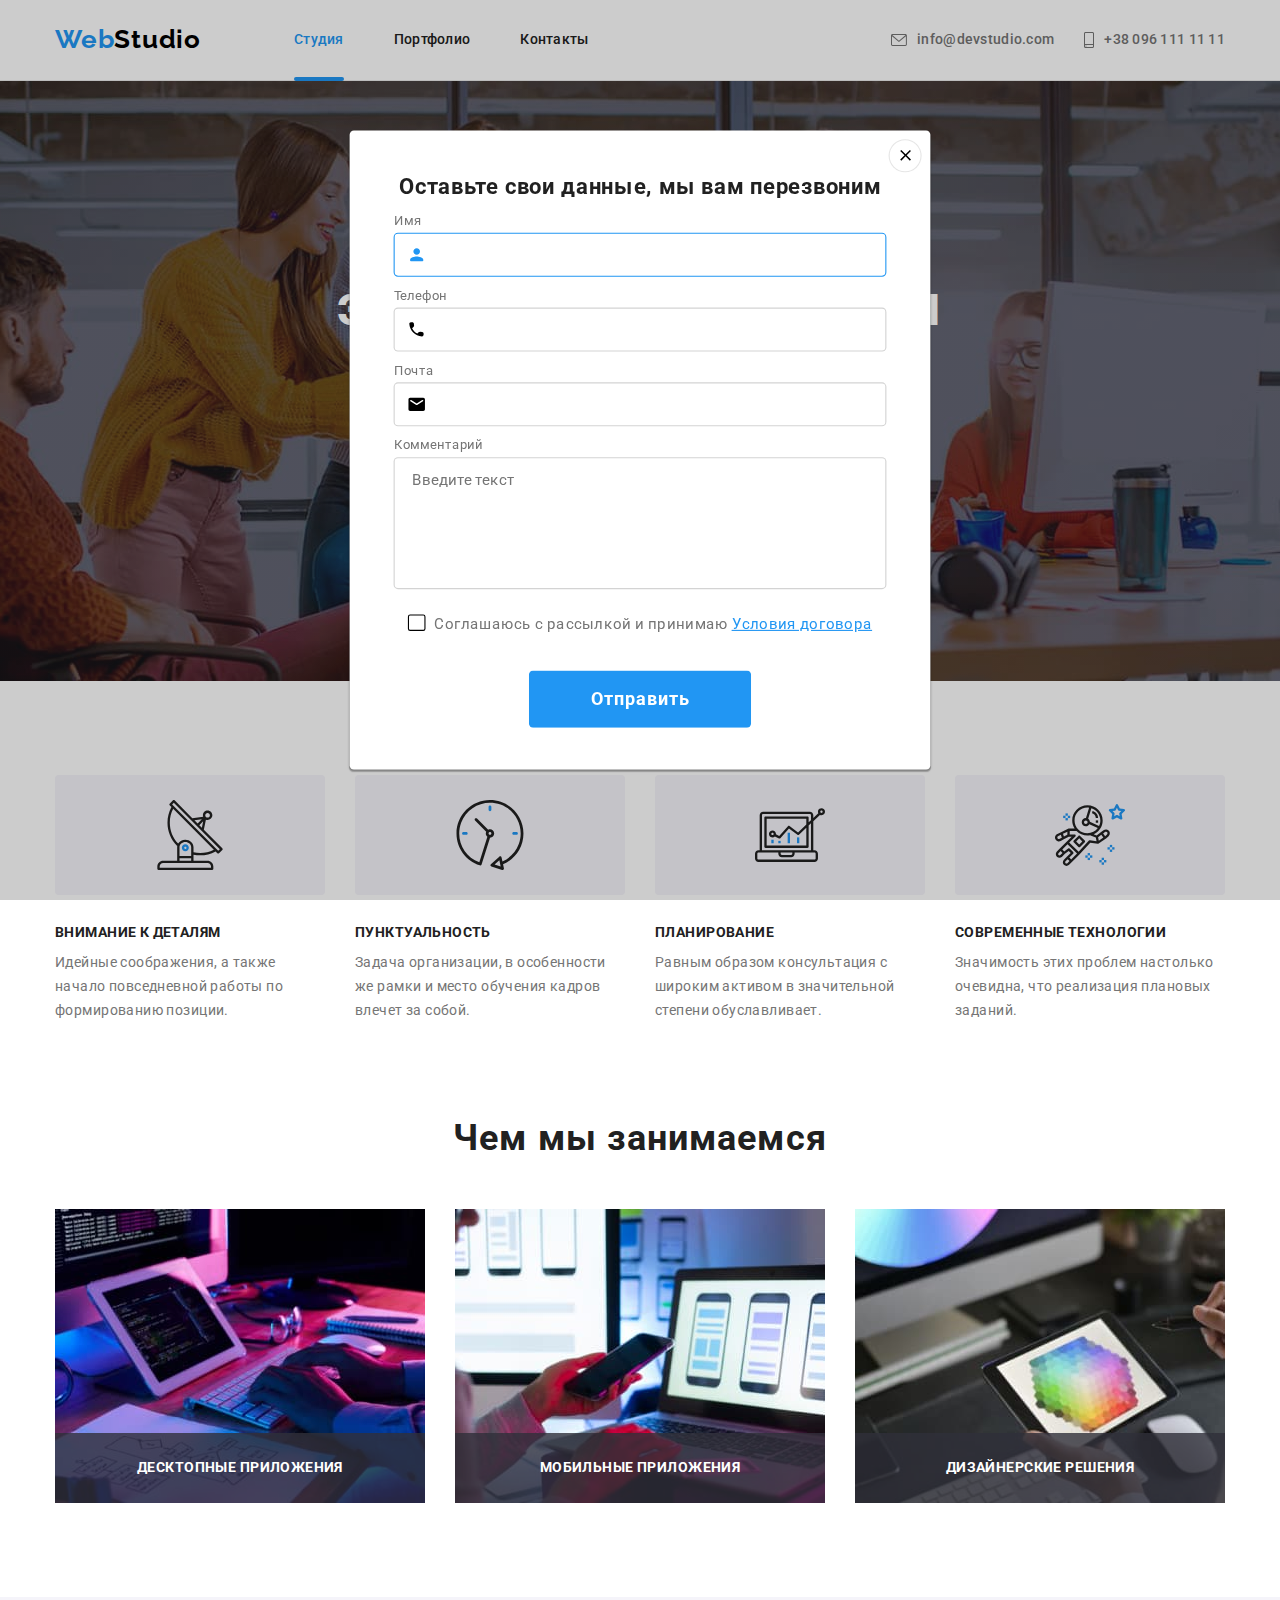
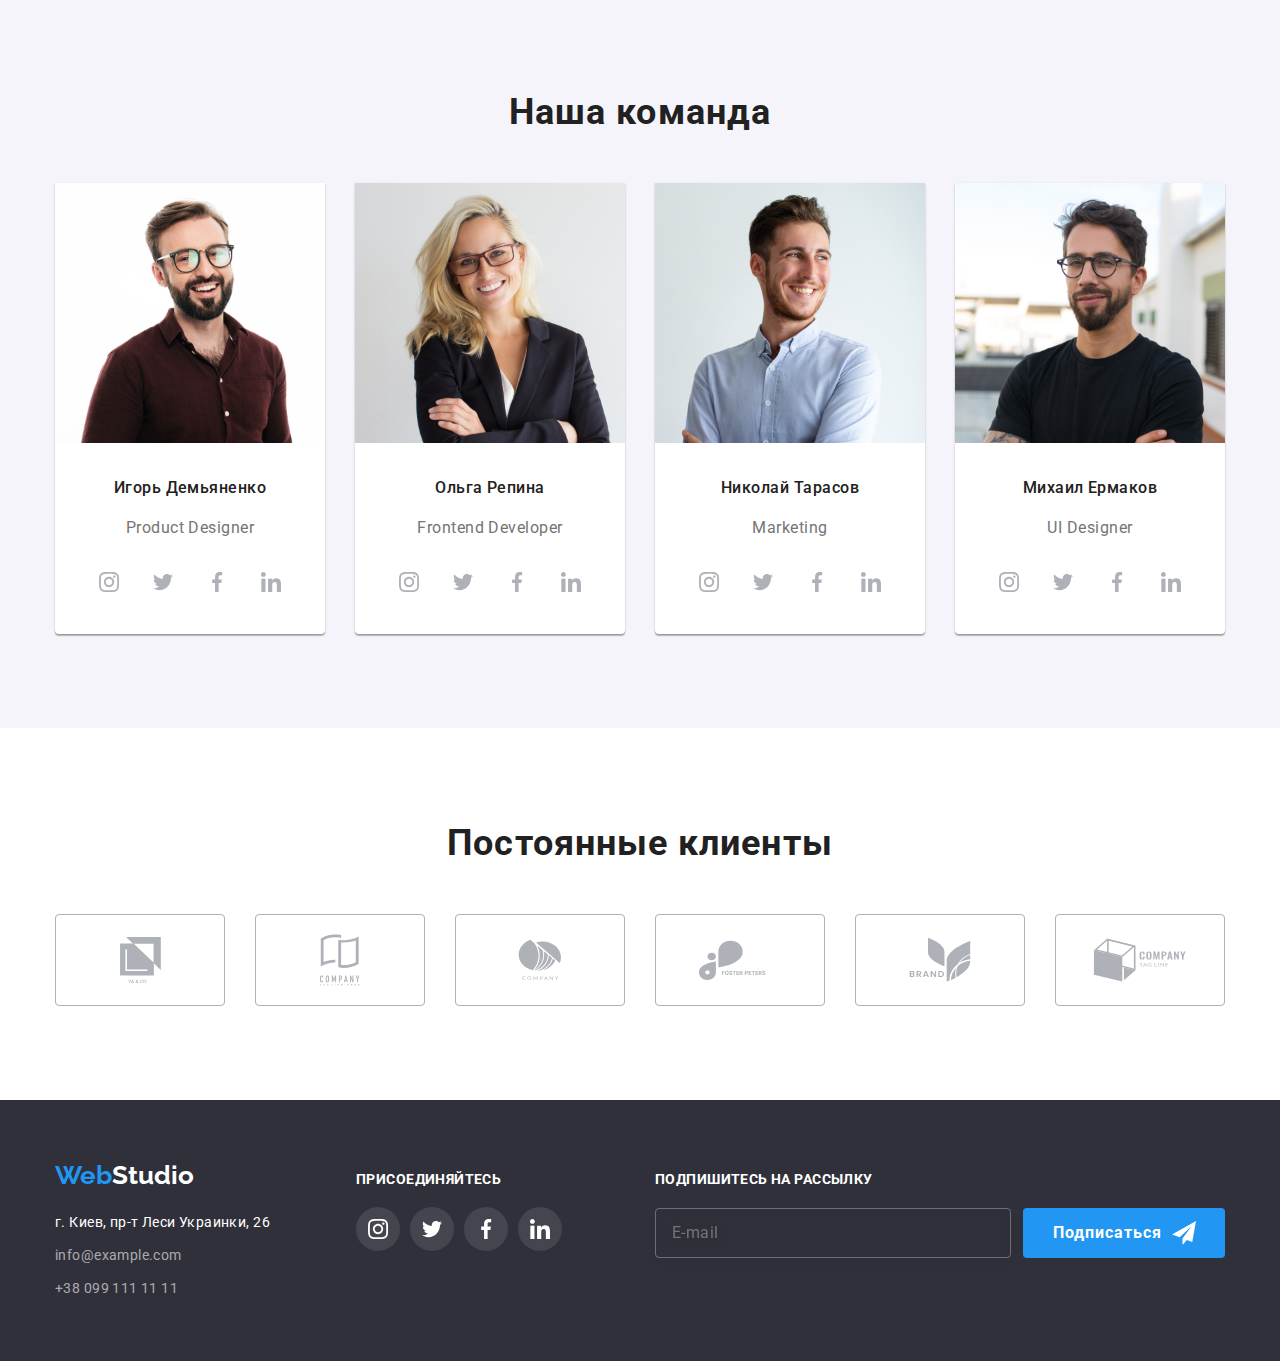
==== index.html @ 851317ea "Внес правки в селекторы" ====
<!DOCTYPE html>
<html lang="ru">

<head>
  <meta charset="UTF-8" />
  <meta http-equiv="X-UA-Compatible" content="IE=edge" />
  <meta name="viewport" content="width=device-width, initial-scale=1.0" />
  <title>Студия</title>
  <link rel="preconnect" href="https://fonts.googleapis.com" />
  <link rel="preconnect" href="https://fonts.gstatic.com" crossorigin />
  <link rel="stylesheet"
    href="https://cdnjs.cloudflare.com/ajax/libs/modern-normalize/1.1.0/modern-normalize.min.css" />
  <link href="https://fonts.googleapis.com/css2?family=Raleway:wght@700&family=Roboto:wght@400;500;700;900&display=swap"
    rel="stylesheet" />
  <link rel="stylesheet" href="./css/styles.css" />
</head>

<body>
  <!-- Шапка -->
  <header>
    <div class="container container-header">
      <nav>
        <a lang="en" href="./index.html" class="studio-header"><span class="web">Web</span>Studio</a>
        <ul class="site-nav">
          <li class="item"><a href="./index.html" class="site-nav-link current">Студия</a></li>
          <li class="item"><a href="./portfolio.html" class="site-nav-link">Портфолио</a></li>
          <li class="item"><a href="" class="site-nav-link">Контакты</a></li>
        </ul>
      </nav>
      <ul class="header-contacts">
        <li class="item">
          <a href="mailto:info@devstudio.com" class="header-contacts-link"><svg class="icon-envelope" width="16"
              height="12">
              <use href="./images/sprites.svg#icon-envelope"></use>
            </svg>
            info@devstudio.com</a>
        </li>
        <li class="item">
          <a href="tel:+380961111111" class="header-contacts-link">
            <svg class="icon-smartphone" width="10" height="16">
              <use href="./images/sprites.svg#icon-smartphone"></use>
            </svg>
            +38 096 111 11 11</a>
        </li>
      </ul>
    </div>
  </header>
  <main>
    <!-- Герой -->
    <section class="section-hero">
      <div class="container container-hero">
        <h1 class="hero-title">Эффективные решения для вашего бизнеса</h1>
        <button type="button" class="button button-order button-primary" data-modal-open>
          Заказать услугу
        </button>
      </div>
    </section>
    <!-- Особенности работы -->
    <section class="section-advantages">
      <div class="container">
        <h2 class="section-title visually-hidden">Наши преимущества</h2>

        <ul class="advantages-list">
          <li class="advantages-item">
            <div class="icon-advantages">
              <svg class="icon-antenna" width="70" height="70">
                <use href="./images/sprites.svg#icon-antenna"></use>
              </svg>
            </div>
            <h3 class="advantages-title">Внимание к деталям</h3>
            <p class="advantages-desc">
              Идейные соображения, а также начало повседневной работы по формированию позиции.
            </p>
          </li>
          <li class="advantages-item">
            <div class="icon-advantages">
              <svg class="icon-clock" width="70" height="70">
                <use href="./images/sprites.svg#icon-clock"></use>
              </svg>
            </div>
            <h3 class="advantages-title">Пунктуальность</h3>
            <p class="advantages-desc">
              Задача организации, в особенности же рамки и место обучения кадров влечет за собой.
            </p>
          </li>
          <li class="advantages-item">
            <div class="icon-advantages">
              <svg class="icon-diagram" height="70" width="70">
                <use href="./images/sprites.svg#icon-diagram"></use>
              </svg>
            </div>
            <h3 class="advantages-title">Планирование</h3>
            <p class="advantages-desc">
              Равным образом консультация с широким активом в значительной степени обуславливает.
            </p>
          </li>
          <li class="advantages-item">
            <div class="icon-advantages">
              <svg class="icon-astronaut" height="70" width="70">
                <use href="./images/sprites.svg#icon-astronaut"></use>
              </svg>
            </div>
            <h3 class="advantages-title">Современные технологии</h3>
            <p class="advantages-desc">
              Значимость этих проблем настолько очевидна, что реализация плановых заданий.
            </p>
          </li>
        </ul>
      </div>
    </section>
    <!-- Чем занимаются -->
    <section class="section-work">
      <div class="container work">
        <h2 class="section-title section-title-work">Чем мы занимаемся</h2>

        <ul class="work-list">
          <li class="work-one">
            <img src="./images/photo-box1.jpg" alt="Програмист пишет код" width="370" class="work-img" />
            <p class="work-text">Десктопные приложения</p>
          </li>
          <li class="work-two">
            <img src="./images/photo-box2.jpg" alt="Телефон и ноутбук" width="370" class="work-img" />
            <p class="work-text">Мобильные приложения</p>
          </li>
          <li class="work-three">
            <img src="./images/photo-box3.jpg" alt="Палитра цветов на планшете" width="370" class="work-img" />
            <p class="work-text">Дизайнерские решения</p>
          </li>
        </ul>
      </div>
    </section>
    <!-- Команда -->
    <section class="section-team">
      <div class="container">
        <h2 class="section-title section-title-cooperators">Наша команда</h2>

        <ul class="cooperators-list">
          <li class="cooperators-item">
            <img src="./images/PD.jpg" alt="Product Designer" width="270" class="cooperators-img" />
            <div class="section-desc">
              <h3 class="cooperators-name">Игорь Демьяненко</h3>
              <p lang="en" class="cooperators-post">Product Designer</p>
              <div class="team-networks">
                <a href="" class="icon-networks-link"><svg class="icon-instagram">
                    <use href="./images/sprites.svg#icon-instagram"></use>
                  </svg>
                </a>
                <a href="" class="icon-networks-link"><svg class="icon-twitter">
                    <use href="./images/sprites.svg#icon-twitter"></use>
                  </svg>
                </a>
                <a href="" class="icon-networks-link"><svg class="icon-facebook">
                    <use href="./images/sprites.svg#icon-facebook"></use>
                  </svg>
                </a>
                <a href="" class="icon-networks-link"><svg class="icon-linkedin">
                    <use href="./images/sprites.svg#icon-linkedin"></use>
                  </svg>
                </a>
              </div>
            </div>
          </li>
          <li class="cooperators-item">
            <img src="./images/FD.jpg" alt="Frontend Developer" width="270" class="cooperators-img" />
            <div class="section-desc">
              <h3 class="cooperators-name">Ольга Репина</h3>
              <p lang="en" class="cooperators-post">Frontend Developer</p>
              <div class="team-networks">
                <a href="" class="icon-networks-link"><svg class="icon-instagram">
                    <use href="./images/sprites.svg#icon-instagram"></use>
                  </svg>
                </a>
                <a href="" class="icon-networks-link"><svg class="icon-twitter">
                    <use href="./images/sprites.svg#icon-twitter"></use>
                  </svg>
                </a>
                <a href="" class="icon-networks-link"><svg class="icon-facebook">
                    <use href="./images/sprites.svg#icon-facebook"></use>
                  </svg>
                </a>
                <a href="" class="icon-networks-link"><svg class="icon-linkedin">
                    <use href="./images/sprites.svg#icon-linkedin"></use>
                  </svg>
                </a>
              </div>
            </div>
          </li>
          <li class="cooperators-item">
            <img src="./images/M.jpg" alt="Marketing" width="270" class="cooperators-img" />
            <div class="section-desc">
              <h3 class="cooperators-name">Николай Тарасов</h3>
              <p lang="en" class="cooperators-post">Marketing</p>
              <div class="team-networks">
                <a href="" class="icon-networks-link"><svg class="icon-instagram">
                    <use href="./images/sprites.svg#icon-instagram"></use>
                  </svg>
                </a>
                <a href="" class="icon-networks-link"><svg class="icon-twitter">
                    <use href="./images/sprites.svg#icon-twitter"></use>
                  </svg>
                </a>
                <a href="" class="icon-networks-link"><svg class="icon-facebook">
                    <use href="./images/sprites.svg#icon-facebook"></use>
                  </svg>
                </a>
                <a href="" class="icon-networks-link"><svg class="icon-linkedin">
                    <use href="./images/sprites.svg#icon-linkedin"></use>
                  </svg>
                </a>
              </div>
            </div>
          </li>
          <li class="cooperators-item">
            <img src="./images/UID.jpg" alt="UI Designer" width="270" class="cooperators-img" />
            <div class="section-desc">
              <h3 class="cooperators-name">Михаил Ермаков</h3>
              <p lang="en" class="cooperators-post">UI Designer</p>
              <div class="team-networks">
                <a href="" class="icon-networks-link"><svg class="icon-instagram">
                    <use href="./images/sprites.svg#icon-instagram"></use>
                  </svg>
                </a>
                <a href="" class="icon-networks-link"><svg class="icon-twitter">
                    <use href="./images/sprites.svg#icon-twitter"></use>
                  </svg>
                </a>
                <a href="" class="icon-networks-link"><svg class="icon-facebook">
                    <use href="./images/sprites.svg#icon-facebook"></use>
                  </svg>
                </a>
                <a href="" class="icon-networks-link"><svg class="icon-linkedin">
                    <use href="./images/sprites.svg#icon-linkedin"></use>
                  </svg>
                </a>
              </div>
            </div>
          </li>
        </ul>
      </div>
    </section>
    <!-- Клиенты -->
    <section class="section-clients">
      <div class="container">
        <h2 class="section-title">Постоянные клиенты</h2>
        <ul class="clients-icon">
          <li>
            <a href="" class="icon-client-link"><svg width="41" height="46.7">
                <use href="./images/sprites.svg#icon-client1"></use>
              </svg></a>
          </li>
          <li>
            <a href="" class="icon-client-link"><svg width="40" height="52">
                <use href="./images/sprites.svg#icon-client2"></use>
              </svg></a>
          </li>
          <li>
            <a href="" class="icon-client-link"><svg width="43.46" height="41.18">
                <use href="./images/sprites.svg#icon-client3"></use>
              </svg></a>
          </li>
          <li>
            <a href="" class="icon-client-link"><svg width="84.44" height="40.62">
                <use href="./images/sprites.svg#icon-client4"></use>
              </svg></a>
          </li>
          <li>
            <a href="" class="icon-client-link"><svg width="62.54" height="45.43">
                <use href="./images/sprites.svg#icon-client5"></use>
              </svg></a>
          </li>
          <li>
            <a href="" class="icon-client-link"><svg width="93.79" height="43.93">
                <use href="./images/sprites.svg#icon-client6"></use>
              </svg></a>
          </li>
        </ul>
      </div>
    </section>
  </main>
  <!-- Футер -->

  <footer class="section-footer">
    <div class="container container-footer">
      <div class="footer-logo-address">
        <a lang="en" href="./index.html" class="studio-footer"><span class="web">Web</span>Studio</a>
        <address>
          <ul class="address">
            <li class="address-item">г. Киев, пр-т Леси Украинки, 26</li>
            <li class="address-item">
              <a href="mailto:info@example.com" class="address-mail">info@example.com</a>
            </li>
            <li class="address-item">
              <a href="tel:+380991111111" class="address-tel">+38 099 111 11 11</a>
            </li>
          </ul>
        </address>
      </div>
      <div class="footer-login">
        <p class="login-title">присоединяйтесь</p>
        <div class="footer-network">
          <a href="" class="footer-network-login"><svg class="footer-icon instagram">
              <use href="./images/sprites.svg#icon-instagram"></use>
            </svg></a><a href="" class="footer-network-login"><svg class="footer-icon twitter">
              <use href="./images/sprites.svg#icon-twitter"></use>
            </svg></a><a href="" class="footer-network-login"><svg class="footer-icon facebook">
              <use href="./images/sprites.svg#icon-facebook"></use>
            </svg></a><a href="" class="footer-network-login"><svg class="footer-icon linkedin">
              <use href="./images/sprites.svg#icon-linkedin"></use>
            </svg></a>
        </div>
      </div>
      <div class="subscribe">
        <p class="footer-label">подпишитесь на рассылку</p>
        <form class="footer-subscribe-form">
          <input type="email" name="email" placeholder="E-mail" class="footer-input" />
          <button type="submit" class="button-footer">Подписаться<svg class="icon-send">
              <use href="./images/sprites.svg#icon-send"></use>
            </svg></button>
        </form>
      </div>
    </div>
  </footer>

  <!-- Модальное окно -->

  <div class="backdrop is-hidden" data-modal>
    <div class="modal">
      <button class="btn-modal" data-modal-close><svg class="icon-close">
          <use href="./images/sprites.svg#icon-close"></use>
        </svg></button>
      <p class="modal-title">Оставьте свои данные, мы вам перезвоним</p>
      <form class="modal-form">
        <label class="user-contacts">Имя<svg class="modal-icon-person">
            <use href="./images/sprites.svg#icon-person"></use>
          </svg><input type="text" name="name" autofocus class="user-contacts-input" /></label>
        <label class="user-contacts">Телефон<svg class="modal-icon-phone">
            <use href="./images/sprites.svg#icon-phone"></use>
          </svg><input type="tel" name="tel" class="user-contacts-input" /></label>
        <label class="user-contacts">Почта<svg class="modal-icon-email">
            <use href="./images/sprites.svg#icon-email"></use>
          </svg><input type="email" name="email" class="user-contacts-input" /></label>
        <label class="user-contacts">Комментарий<textarea name="text" placeholder="Введите текст"
            class="user-contacts-textarea"></textarea></label>
        <label class="user-agreement"><input type="checkbox" name="agreement" value="agree" class="checkbox" /><svg
            class="modal-icon-checkbox" width="20px" height="20px">
            <use href="./images/sprites.svg#icon-check"></use>
          </svg>Соглашаюсь с рассылкой и
          принимаю <a href="" class="agreement-link">Условия
            договора</a></label>
        <button type="submit" class="button-modal-submit">Отправить</button>
      </form>
    </div>
  </div>
  <script src="./js/modal.js"></script>
</body>

</html>
---- css/styles.css ----
/* цвет основного текста #757575 */
/* цвет вторичного текста #212121 */
/* белый #FFFFFF */
/* цвет акцента #2196F3 */
/* белый прозрачный в футере rgba(255, 255, 255, 0.6) */
/* черный в logo #000000 */
/* вторичный цвет фона #F5F4FA */
/* основной цвет фона #FFFFFF */
/* цвет фона героя и футера #2F303A */
/* цвет нижней рамки хедера #ECECEC */
/* цвет нижней рамки работ #EEEEEE */
/* цвет рамки соцсетей AFB1B8 */
:root {
  --primary-text-color: #757575;
  --title-text-color: #212121;
  --accent-color: #2196f3;
  --main-white-color: #ffffff;
  --btn-grey-color: #f5f4fa;
  --logo-black-color: #000000;
  --bgc-header-color: #2f303a;
  --address-footer-color: rgba(255, 255, 255, 0.6);
  --border-header-color: #ececec;
  --border-works-color: #eeeeee;
  --btn-hero-color: #188ce8;
  --accent-logo-color: aqua;
  --icon-color: #afb1b8;
}

body {
  background-color: var(--primary-bg-color);
  color: var(--primary-text-color);

  font-family: Roboto, sans-serif;
}

input,
textarea {
  cursor: pointer;
}

ul,
h1,
h2,
h3,
h4,
h5,
h6,
p {
  list-style: none;
  padding: 0;
  margin: 0;
}

.container {
  margin-left: auto;
  margin-right: auto;
  width: 1200px;
  padding-right: 15px;
  padding-left: 15px;
}

/* Header */
header {
  border-bottom-width: 1px;
  border-bottom-style: solid;
  border-bottom-color: var(--border-header-color);
}

.container-header {
  display: flex;
  align-items: center;
}

nav {
  display: flex;
  align-items: center;
}
/* Logotip header */
.studio-header {
  margin-right: 93px;
  padding-top: 24px;
  padding-bottom: 25px;

  color: var(--logo-black-color);

  font-family: Raleway, sans-serif;
  font-weight: 700;
  font-size: 26px;
  line-height: 1.19;
  text-decoration: none;
  letter-spacing: 0.03em;

  transition: color 250ms cubic-bezier(0.4, 0, 0.2, 1);
}

.web {
  color: var(--accent-color);
  transition: color 250ms cubic-bezier(0.4, 0, 0.2, 1);
}

.studio-header:hover,
.studio-header:focus,
.studio-footer:hover,
.studio-footer:focus,
.studio-header:hover .web,
.studio-header:focus .web,
.studio-footer:hover .web,
.studio-footer:focus .web {
  color: var(--accent-logo-color);
}

/* Site nav */
.site-nav {
  display: flex;
  gap: 50px;
}

.site-nav-link {
  display: block;

  position: relative;

  padding-top: 32px;
  padding-bottom: 32px;

  color: var(--title-text-color);

  font-weight: 500;
  font-size: 14px;
  line-height: 1.14;
  letter-spacing: 0.02em;
  text-decoration: none;

  transition: color 250ms cubic-bezier(0.4, 0, 0.2, 1);
}

.site-nav-link:hover,
.site-nav-link:focus {
  color: var(--accent-color);
}

.site-nav-link.current {
  color: var(--accent-color);
}

.site-nav-link.current::after {
  content: '';

  position: absolute;

  display: block;
  width: 100%;
  height: 4px;
  left: 0;
  bottom: -1px;
  border-radius: 2px;

  background-color: var(--accent-color);
}

/* Contacts */

.header-contacts {
  display: flex;
  margin-left: auto;
  gap: 30px;
}

.header-contacts-link {
  display: flex;
  padding-top: 32px;
  padding-bottom: 32px;

  color: var(--primary-text-color);

  font-weight: 500;
  font-size: 14px;
  line-height: 1.14;
  letter-spacing: 0.02em;
  text-decoration: none;
  align-items: center;

  transition: color 250ms cubic-bezier(0.4, 0, 0.2, 1);
}

.header-contacts-link:hover,
.header-contacts-link:focus {
  color: var(--accent-color);
}

.icon-envelope {
  margin-right: 10px;
  fill: currentColor;
}

.icon-smartphone {
  padding-top: 0;
  padding-bottom: 0;
  margin-right: 10px;
  fill: currentColor;

  transition: fill 250ms cubic-bezier(0.4, 0, 0.2, 1);
}

.icon-smartphone:hover,
.icon-envelope:hover,
.icon-smartphone:focus,
.icon-envelope:focus {
  fill: currentColor;
}
/* Hero */
.section-hero {
  max-width: 1600px;
  height: 600px;
  margin-left: auto;
  margin-right: auto;
  background-color: var(--bgc-header-color);
  background-image: linear-gradient(to right, rgba(47, 48, 58, 0.4), rgba(47, 48, 58, 0.4)),
    url('../images/employees.jpg');
  background-size: cover;
  background-repeat: no-repeat;
  background-position: center;
  text-align: center;
  padding-top: 200px;
  padding-bottom: 200px;
}

.container-hero {
  width: 696px;
}

.hero-title {
  color: var(--main-white-color);

  font-weight: 900;
  font-size: 44px;
  line-height: 1.36;
  letter-spacing: 0.06em;
  text-transform: uppercase;

  margin-bottom: 30px;
}

.button-order {
  font-weight: 700;
  font-size: 16px;
  line-height: 1.88;

  align-items: center;
  letter-spacing: 0.06em;
  padding: 10px 32px;

  transition: color 250ms cubic-bezier(0.4, 0, 0.2, 1), color 250ms cubic-bezier(0.4, 0, 0.2, 1);
}

.button-primary:hover,
.button-primary:focus {
  color: var(--main-white-color);
  background-color: var(--btn-hero-color);
}

.visually-hidden {
  position: absolute;
  width: 1px;
  height: 1px;
  margin: -1px;
  border: 0;
  padding: 0;

  white-space: nowrap;
  clip-path: inset(100%);
  clip: rect(0 0 0 0);
  overflow: hidden;
}

/* Advantages */

.section-advantages {
  padding-top: 94px;
  padding-bottom: 94px;
}

.section-title {
  color: var(--title-text-color);

  font-weight: 700;
  font-size: 36px;
  line-height: 1.17;
  text-align: center;
  letter-spacing: 0.03em;
}
.advantages-list {
  display: flex;
  gap: 30px;
}

.advantages-item {
  width: 270px;
}

.icon-advantages {
  display: flex;
  background-color: var(--btn-grey-color);
  height: 120px;
  border-radius: 4px;
  align-items: center;
  justify-content: center;
}

.icon-antenna,
.icon-clock,
.icon-diagram,
.icon-astronaut {
  align-self: center;
}

.advantages-title {
  color: var(--title-text-color);

  font-weight: 700;
  font-size: 14px;
  line-height: 1.14;
  text-transform: uppercase;
  letter-spacing: 0.03em;

  margin-bottom: 10px;
  margin-top: 30px;
}

.advantages-desc {
  font-weight: 400;
  font-size: 14px;
  line-height: 1.71;
  letter-spacing: 0.03em;
}

/* Work */

.section-work {
  padding-bottom: 94px;
}

.section-title-work,
.section-title-cooperators {
  margin-bottom: 50px;
}

.work-list {
  display: flex;
  gap: 30px;
}

.work-one,
.work-two,
.work-three {
  position: relative;
}

.work-text {
  display: flex;
  position: absolute;

  font-style: normal;
  font-weight: 700;
  font-size: 14px;
  line-height: 1.14;
  letter-spacing: 0.03em;
  text-transform: uppercase;
  align-items: center;
  justify-content: center;

  width: 100%;
  height: 70px;
  bottom: 0px;

  color: var(--main-white-color);
  background-color: rgba(47, 48, 58, 0.8);
}

.work-img {
  display: block;
  max-width: 100%;
  height: auto;
}

/* Team */

.section-team {
  background-color: var(--btn-grey-color);
  padding-top: 94px;
  padding-bottom: 94px;
}

.cooperators-list {
  display: flex;
  gap: 30px;
}
.cooperators-img {
  display: block;
  max-width: 100%;
  height: auto;
}

.cooperators-item {
  background-color: var(--main-white-color);
  box-shadow: 0px 1px 3px rgba(0, 0, 0, 0.12), 0px 1px 1px rgba(0, 0, 0, 0.14),
    0px 2px 1px rgba(0, 0, 0, 0.2);
  border-radius: 0px 0px 4px 4px;
}

.team-networks {
  display: flex;
  gap: 10px;
  /* justify-content: space-between; */
}

.icon-networks-link {
  display: flex;

  width: 44px;
  height: 44px;
  border-radius: 44px;
  align-items: center;
  justify-content: center;

  background-color: var(--main-white-color);
  fill: var(--icon-color);

  transition: fill 250ms cubic-bezier(0.4, 0, 0.2, 1),
    background-color 250ms cubic-bezier(0.4, 0, 0.2, 1);
}

.icon-instagram,
.icon-twitter,
.icon-facebook,
.icon-linkedin {
  height: 20px;
  width: 20px;
}

.icon-networks-link:hover,
.icon-networks-link:focus {
  background-color: var(--accent-color);
  fill: var(--main-white-color);
}

.section-desc {
  padding: 30px 32px;
  text-align: center;
}

.cooperators-name {
  color: var(--title-text-color);

  font-weight: 500;
  font-size: 16px;
  line-height: 1.9;
  letter-spacing: 0.03em;
  margin-bottom: 10px;
}

.cooperators-post {
  font-weight: 400;
  font-size: 16px;
  line-height: 1.9;
  letter-spacing: 0.03em;
  margin-bottom: 16px;
}

.section-clients {
  padding-top: 94px;
  padding-bottom: 94px;
}

.clients-icon {
  display: flex;
  margin-top: 50px;
  gap: 30px;
}

.icon-client-link {
  display: flex;
  width: 170px;
  height: 92px;

  border: 1px solid var(--icon-color);
  border-radius: 4px;
  fill: var(--icon-color);

  align-items: center;
  justify-content: center;

  transition: fill 250ms cubic-bezier(0.4, 0, 0.2, 1), border 250ms cubic-bezier(0.4, 0, 0.2, 1);
}

.icon-client-link:hover,
.icon-client-link:focus {
  fill: var(--accent-color);
  border: 1px solid var(--accent-color);
}

/* Footer */

.section-footer {
  padding-top: 60px;
  padding-bottom: 60px;
  background-color: var(--bgc-header-color);
}

.container-footer {
  display: flex;
  align-items: baseline;
}

.studio-footer {
  display: block;
  color: var(--main-white-color);

  font-family: Raleway, sans-serif;
  font-weight: 700;
  font-size: 26px;
  line-height: 1.19;
  text-decoration: none;
  margin-bottom: 20px;
}

.address {
  display: block;
  width: 231px;

  font-style: normal;
  font-weight: 400;
  font-size: 14px;
  line-height: 1.71;
  letter-spacing: 0.03em;

  color: var(--main-white-color);
}

.address-item:not(:last-child) {
  margin-bottom: 9px;
}

.address-mail,
.address-tel {
  font-weight: 400;
  font-size: 14px;
  line-height: 1.71;
  letter-spacing: 0.03em;
  text-decoration: none;

  color: var(--address-footer-color);

  transition: color 250ms cubic-bezier(0.4, 0, 0.2, 1);
}

.address-mail:hover,
.address-mail:focus,
.address-tel:hover,
.address-tel:focus {
  color: var(--accent-color);
}

.footer-login {
  margin-left: 70px;
  height: 80px;
}

.login-title {
  color: var(--main-white-color);

  margin-bottom: 20px;

  font-style: normal;
  font-weight: 700;
  font-size: 14px;
  line-height: 16px;
  letter-spacing: 0.03em;
  text-transform: uppercase;
  text-align: left;
}

.footer-network {
  display: flex;
  gap: 10px;
}

.footer-network-login {
  display: flex;
  width: 44px;
  height: 44px;
  border-radius: 44px;

  align-items: center;
  justify-content: center;

  background-color: rgba(255, 255, 255, 0.1);
  fill: var(--main-white-color);

  transition: background-color 250ms cubic-bezier(0.4, 0, 0.2, 1);
}

.footer-network-login:hover,
.footer-network-login:focus {
  background-color: var(--accent-color);
}

.footer-icon {
  width: 20px;
  height: 20px;
}

/* Футер подпишись */

.subscribe {
  margin-left: auto;
}

.footer-subscribe-form {
  display: flex;
  width: 570px;
  height: 50px;

  align-items: flex-end;
}

.footer-label {
  font-weight: 700;
  font-size: 14px;
  line-height: 1.14;
  letter-spacing: 0.03em;
  text-transform: uppercase;
  margin-bottom: 20px;

  color: var(--main-white-color);
}

.footer-input {
  display: block;
  width: 358px;
  padding: 14px 16px 14px 16px;

  font-weight: 400;
  font-size: 16px;
  line-height: 1.25;
  align-items: center;
  letter-spacing: 0.03em;
  outline: none;

  border: 1px solid rgba(255, 255, 255, 0.3);
  filter: drop-shadow(0px 4px 4px rgba(0, 0, 0, 0.15));
  border-radius: 4px;

  transition: button-color 250ms cubic-bezier(0.4, 0, 0.2, 1);

  color: rgba(255, 255, 255, 0.6);
  background-color: transparent;
}

.footer-input:focus {
  border-color: var(--accent-color);
}

.button-footer {
  display: flex;
  margin-left: 12px;
  padding: 9px 28px 9px 29px;

  font-weight: 700;
  font-size: 16px;
  line-height: 1.88;
  letter-spacing: 0.06em;
  align-items: center;
  justify-content: center;

  border-radius: 4px;
  border: 1px solid transparent;
  color: var(--main-white-color);
  background-color: var(--accent-color);

  transition: background-color 250ms cubic-bezier(0.4, 0, 0.2, 1),
    box-shadow 250ms cubic-bezier(0.4, 0, 0.2, 1);
}
.button-footer:hover,
.button-footer:focus {
  background-color: var(--btn-hero-color);
  box-shadow: 0px 4px 4px rgba(0, 0, 0, 0.15);
}

.icon-send {
  width: 24px;
  height: 24px;
  margin-left: 10px;
}
/* .button-footer::after {
  content: '';
  width: 24px;
  height: 24px;
  margin-left: 10px;
  background-image: url(../images/icon_send.svg);
} */

/* Button */
.button {
  color: var(--title-text-color--);
  background-color: var(--main-white-color);

  cursor: pointer;
  font-family: inherit;
  font-weight: 500;
  font-size: 16px;
  line-height: 1.62;
  letter-spacing: 0.03em;
  text-align: center;

  border-radius: 4px;
  border: 1px solid transparent;
  display: inline-block;
}

.button-primary {
  color: var(--main-white-color);
  background-color: var(--accent-color);
}

.button-portfolio {
  padding: 6px 22px;

  transition: color 250ms cubic-bezier(0.4, 0, 0.2, 1),
    background-color 250ms cubic-bezier(0.4, 0, 0.2, 1),
    box-shadow 250ms cubic-bezier(0.4, 0, 0.2, 1);
  color: var(--title-text-color);
  background-color: var(--btn-grey-color);
}

/* Стили Портфолио */
.portfolio {
  padding-top: 94px;
  padding-bottom: 94px;
}

/* Меню работ */
.menu-portfolio {
  display: flex;
  justify-content: center;
  margin-bottom: 50px;
  gap: 8px;
}

.portfolio-current-btn {
  color: var(--main-white-color);
  background-color: var(--accent-color);
}

.button-portfolio:hover,
.button-portfolio:focus {
  color: var(--main-white-color);
  background-color: var(--accent-color);
  box-shadow: 0px 3px 1px rgba(0, 0, 0, 0.1), 0px 1px 2px rgba(0, 0, 0, 0.08),
    0px 2px 2px rgba(0, 0, 0, 0.12);
}

/* Примеры работ */

.works {
  display: flex;
  flex-wrap: wrap;
  gap: 30px;
}

.works-item {
  flex-basis: calc((100% - 2 * 30px) / 3);
}

.works-link-card {
  display: block;
  text-decoration: none;

  transition: box-shadow 250ms cubic-bezier(0.4, 0, 0.2, 1);
}

.works-overlate {
  position: relative;
  overflow: hidden;
}

.works-description {
  position: absolute;
  display: block;

  top: 0;
  left: 0;
  width: 100%;
  height: 100%;
  padding: 63px 24px;

  font-style: normal;
  font-weight: 400;
  font-size: 18px;
  line-height: 1.56;
  letter-spacing: 0.03em;

  transform: translateY(101%);
  transition: transform 250ms cubic-bezier(0.4, 0, 0.2, 1);

  color: var(--main-white-color);
  background-color: rgba(33, 150, 243, 0.9);
}

.works-link-card:hover,
.works-link-card:focus {
  box-shadow: 0px 1px 1px rgba(0, 0, 0, 0.12), 0px 4px 4px rgba(0, 0, 0, 0.06),
    1px 4px 6px rgba(0, 0, 0, 0.16);
}

.works-link-card:hover .works-description,
.works-link-card:focus .works-description {
  transform: translateY(0);
}

.works-img {
  display: block;
  width: 100%;
  height: auto;
}

.works-desc {
  display: block;
  padding: 20px 24px;

  border-width: 0 1px 1px;
  border-style: solid;
  border-color: var(--border-works-color);
}

.works-list-title {
  margin-bottom: 4px;

  font-weight: 700;
  font-size: 18px;
  line-height: 2;
  letter-spacing: 0.06em;

  color: var(--title-text-color);
}

.works-list-name {
  font-weight: 400;
  font-size: 16px;
  line-height: 1.88;
  text-decoration: none;
  letter-spacing: 0.03em;

  color: var(--primary-text-color);
}

/* Модальное окно */

.backdrop {
  position: fixed;
  top: 0;
  left: 0;
  width: 100%;
  height: 100%;

  background-color: rgba(0, 0, 0, 0.2);

  transition: opacity 250ms cubic-bezier(0.4, 0, 0.2, 1);
}

.backdrop .is-hidden {
  opacity: 0;
  pointer-events: none;
}

.backdrop.is-hidden .modal {
  transform: translate(-50%, -50%) scale(1.1);
}

.modal {
  position: absolute;
  width: 528px;
  height: 581px;
  top: 50%;
  left: 50%;
  padding: 40px;

  transform: translate(-50%, -50%) scale(1);
  transition: transform 250ms cubic-bezier(0.4, 0, 0.2, 1);

  border-radius: 4px;

  box-shadow: 0px 1px 3px rgba(0, 0, 0, 0.12), 0px 1px 1px rgba(0, 0, 0, 0.14),
    0px 2px 1px rgba(0, 0, 0, 0.2);
  background-color: var(--main-white-color);
}

.btn-modal {
  position: absolute;
  display: flex;
  width: 30px;
  height: 30px;
  right: 8px;
  top: 8px;
  border-radius: 30px;
  align-items: center;
  cursor: pointer;

  background-color: var(--main-white-color);
  border: 1px solid rgba(0, 0, 0, 0.1);
}

.icon-close {
  width: 18px;
  height: 18px;
  fill: var(--logo-black-color);
  transition: fill 250ms cubic-bezier(0.4, 0, 0.2, 1);
}

.btn-modal:hover .icon-close,
.btn-modal:focus .icon-close {
  fill: var(--accent-color);
}

.modal-form {
  width: 100%;
  height: 100%;
}

.modal-title {
  margin-bottom: 12px;

  font-weight: 700;
  font-size: 20px;
  line-height: 1.15;
  text-align: center;
  letter-spacing: 0.03em;

  color: var(--title-text-color);
}

.user-contacts {
  display: block;
  flex-direction: column;
}

.user-contacts:not(:first-child) {
  margin-top: 10px;
}

.user-contacts-input {
  height: 40px;
  padding-left: 42px;
  margin-top: 4px;
  outline: none;

  border: 1px solid rgba(33, 33, 33, 0.2);
  border-radius: 4px;

  transition: border-color 250ms cubic-bezier(0.4, 0, 0.2, 1);
}

.user-contacts-textarea {
  height: 120px;
  margin-top: 4px;
  padding: 12px 16px;
  resize: none;
  outline: none;

  font-weight: 400;
  font-size: 14px;
  line-height: 1.14;
  letter-spacing: 0.01em;

  color: rgba(117, 117, 117, 0.5);
  border: 1px solid rgba(33, 33, 33, 0.2);
  border-radius: 4px;
  transition: border-color 250ms cubic-bezier(0.4, 0, 0.2, 1);
}

.user-contacts {
  position: relative;
  display: flex;
  flex-direction: column;

  font-weight: 400;
  font-size: 12px;
  line-height: 1.17;
  letter-spacing: 0.01em;
}

.user-agreement {
  display: inline-block;
  width: 425px;
  padding: 0;
  margin-top: 20px;
  margin-left: 12px;
  text-align: center;

  font-weight: 400;
  font-size: 14px;
  line-height: 1.71;
  letter-spacing: 0.03em;
}

.agreement-link {
  color: var(--accent-color);
}

.button-modal-submit {
  display: block;
  margin-top: 30px;
  margin-left: auto;
  margin-right: auto;
  padding: 10px 55px 10px 56px;

  font-weight: 700;
  font-size: 16px;
  line-height: 1.88;
  align-items: center;
  text-align: center;
  letter-spacing: 0.06em;

  color: var(--main-white-color);
  background-color: var(--accent-color);
  border: 1px solid transparent;
  border-radius: 4px;

  transition: background-color 250ms cubic-bezier(0.4, 0, 0.2, 1),
    box-shadow 250ms cubic-bezier(0.4, 0, 0.2, 1);
}

.button-modal-submit:hover,
.button-modal-submit:focus {
  background-color: var(--btn-hero-color);
  box-shadow: 0px 4px 4px rgba(0, 0, 0, 0.15);
}

.modal-icon-person,
.modal-icon-phone,
.modal-icon-email {
  position: absolute;
  top: 11px;
  left: 12px;
  width: 18px;
  height: 18px;

  transform: translateY(100%);
  transition: fill 250ms cubic-bezier(0.4, 0, 0.2, 1);
}

.user-contacts:focus-within > .modal-icon-person,
.user-contacts:focus-within > .modal-icon-phone,
.user-contacts:focus-within > .modal-icon-email {
  fill: var(--accent-color);
}

.user-contacts:focus-within > .user-contacts-input,
.user-contacts:focus-within > .user-contacts-textarea {
  border-color: var(--accent-color);
  color: var(--logo-black-color);
}

.checkbox {
  display: inline-block;
  width: 1px;
  height: 1px;
  margin: -1px;
  border: 0;
  padding: 0;

  white-space: nowrap;
  clip-path: inset(100%);
  clip: rect(0 0 0 0);
  overflow: hidden;
}

.modal-icon-checkbox {
  display: inline-block;

  width: 16px;
  height: 15px;
  margin-right: 8px;

  border: 1px solid var(--logo-black-color);
  border-radius: 2px;
  vertical-align: text-top;

  transition: border-color 250ms cubic-bezier(0.4, 0, 0.2, 1);
}

.checkbox:checked + .modal-icon-checkbox {
  background-color: var(--accent-color);
  border: 1px solid var(--accent-color);
}

.checkbox:focus + .modal-icon-checkbox {
  border-color: var(--accent-color);
}
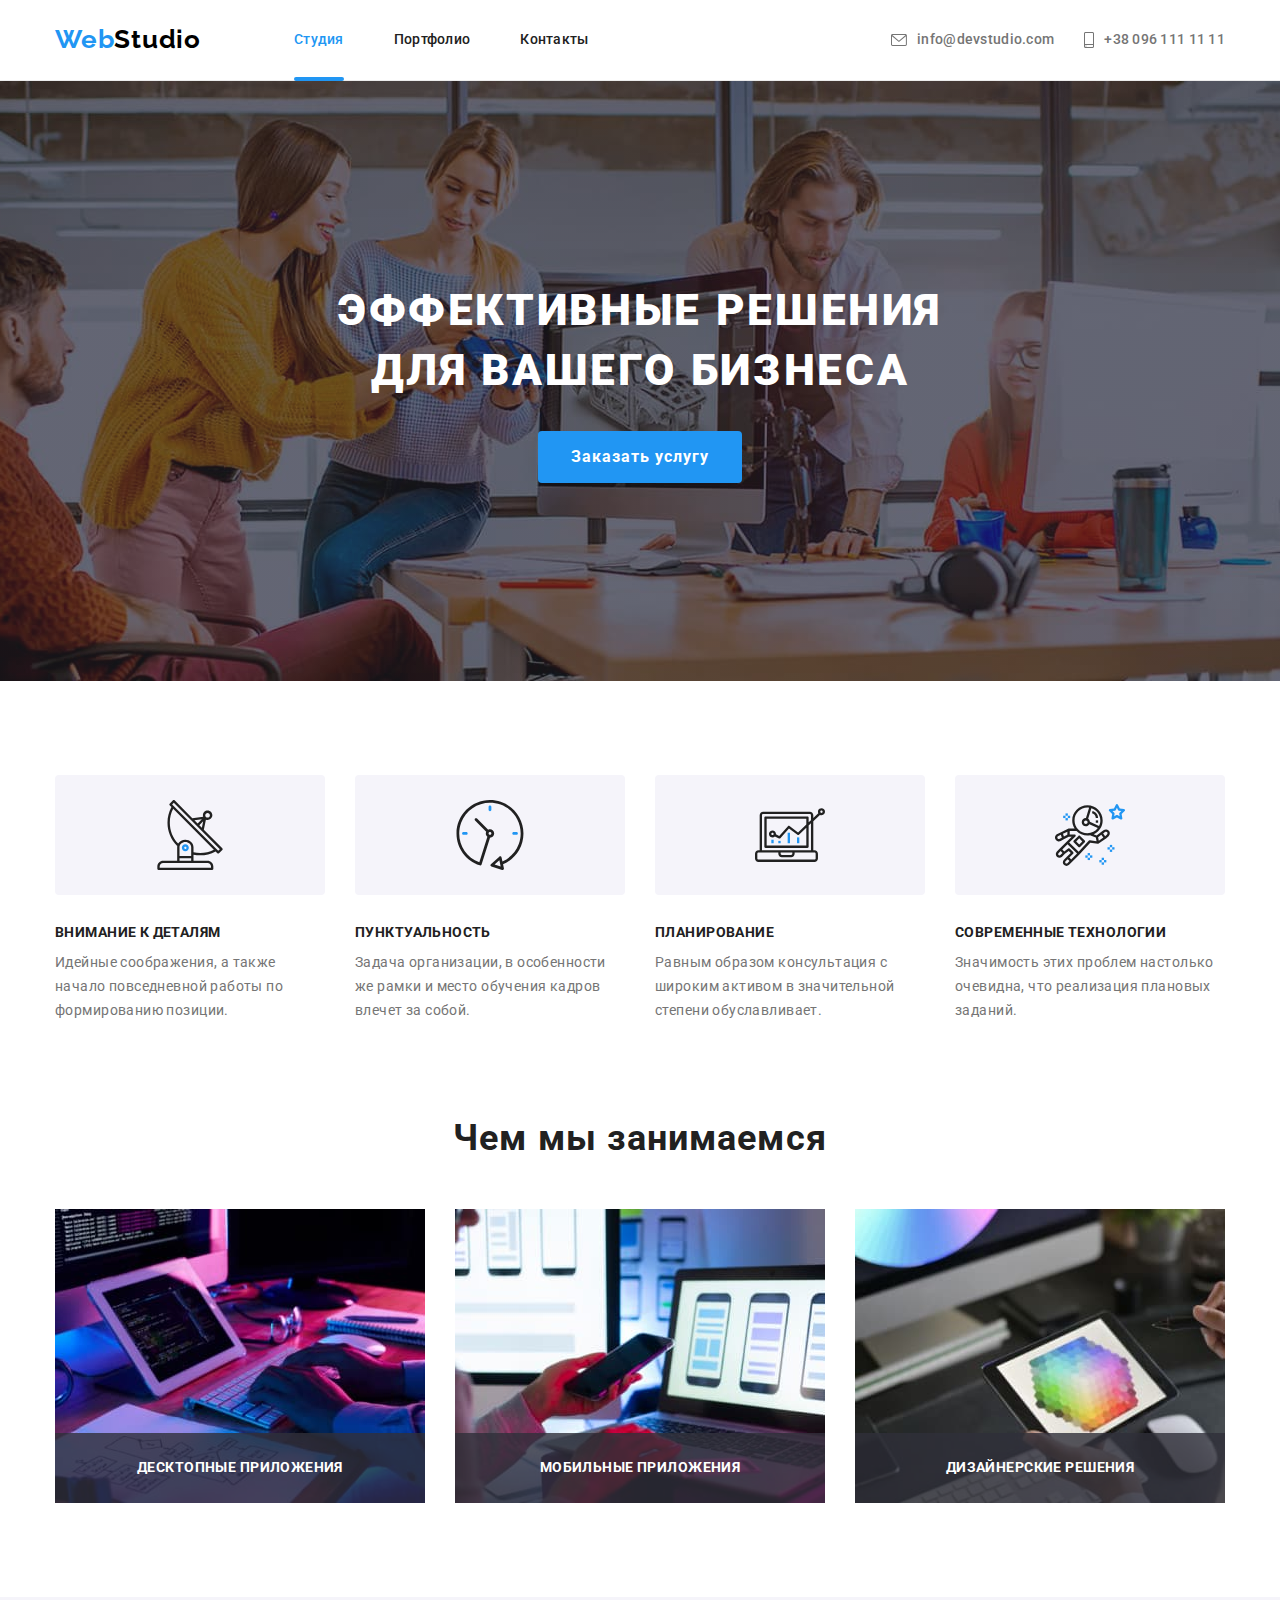
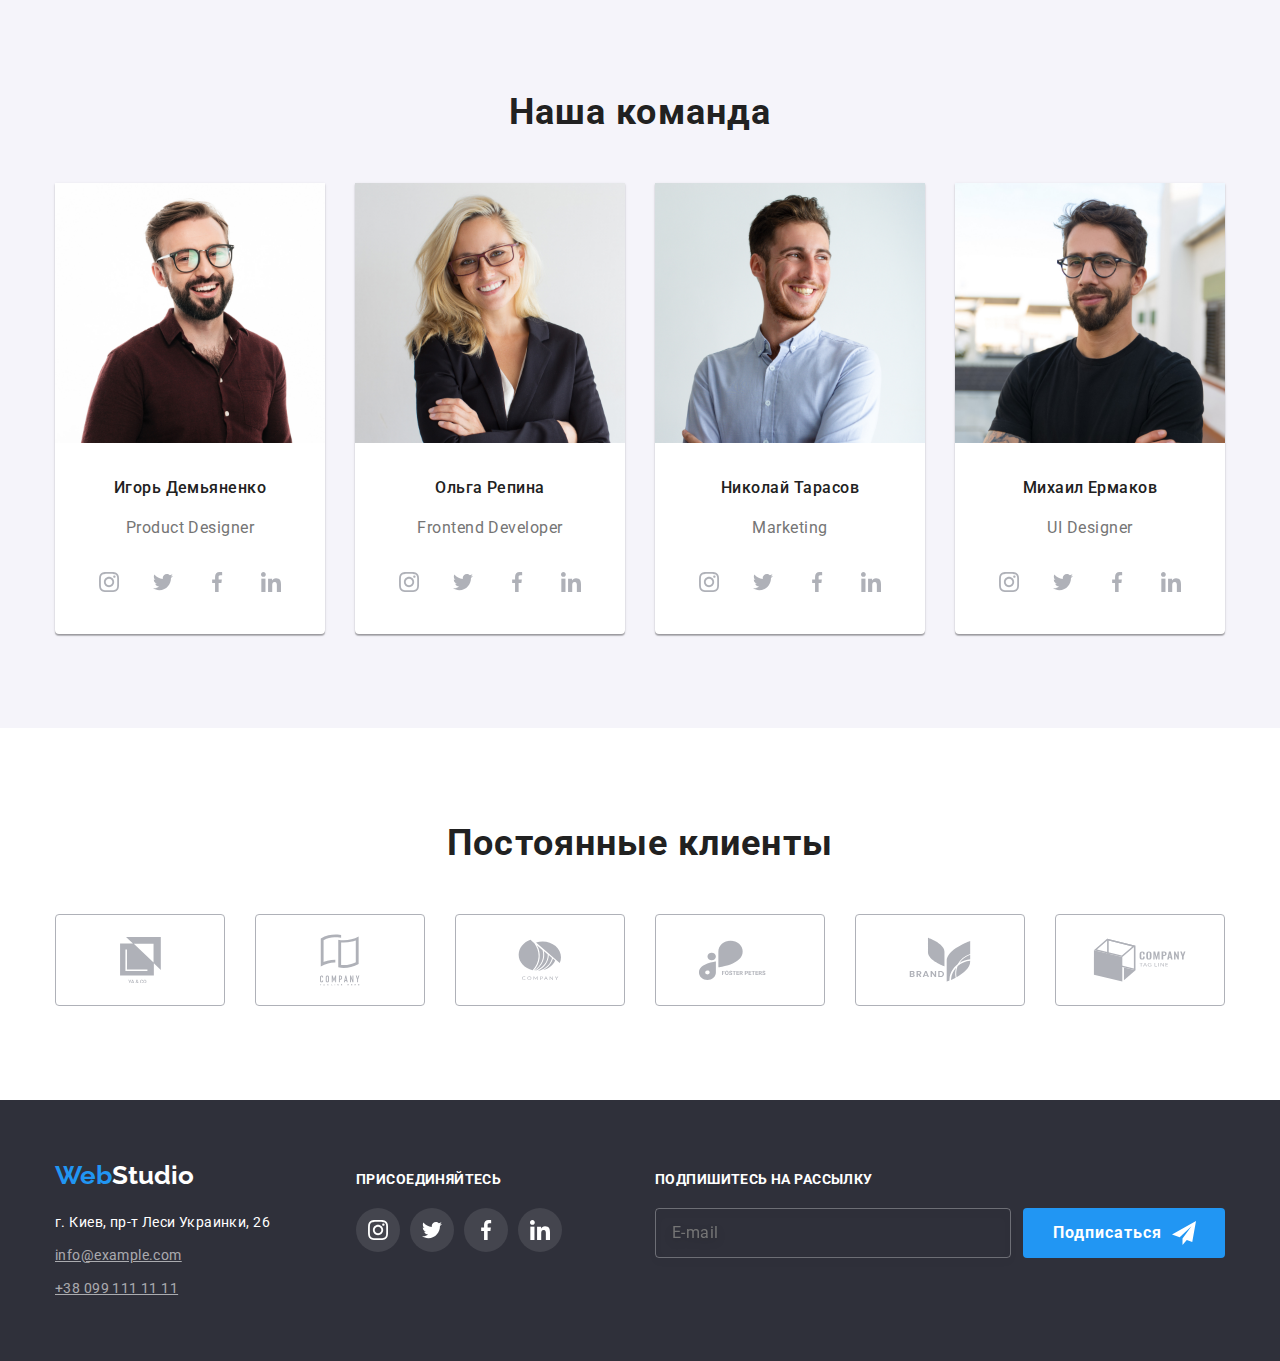
==== commit 6da26555: "Переименование index по БЕМ до модульного окна" ====
--- a/index.html
+++ b/index.html
@@ -15,29 +15,28 @@
   <link rel="stylesheet" href="./css/styles.css" />
 </head>
 
-<body>
+<body class="body">
   <!-- Шапка -->
-  <header>
-    <div class="container container-header">
-      <nav>
-        <a lang="en" href="./index.html" class="studio-header"><span class="web">Web</span>Studio</a>
-        <ul class="site-nav">
-          <li class="item"><a href="./index.html" class="site-nav-link current">Студия</a></li>
-          <li class="item"><a href="./portfolio.html" class="site-nav-link">Портфолио</a></li>
-          <li class="item"><a href="" class="site-nav-link">Контакты</a></li>
+  <header class="header">
+    <div class="container header__container">
+      <nav class="navigation">
+        <a lang="en" href="./index.html" class="logo"><span class="logo__forepart">Web</span>Studio</a>
+        <ul class="page-menu">
+          <li><a href="./index.html" class="page-menu__link page-menu__link--current">Студия</a></li>
+          <li><a href="./portfolio.html" class="page-menu__link">Портфолио</a></li>
+          <li><a href="" class="page-menu__link">Контакты</a></li>
         </ul>
       </nav>
-      <ul class="header-contacts">
-        <li class="item">
-          <a href="mailto:info@devstudio.com" class="header-contacts-link"><svg class="icon-envelope" width="16"
-              height="12">
+      <ul class="contacts">
+        <li>
+          <a href="mailto:info@devstudio.com" class="contacts__link"><svg class="contacts-icon" width="16" height="12">
               <use href="./images/sprites.svg#icon-envelope"></use>
             </svg>
             info@devstudio.com</a>
         </li>
-        <li class="item">
-          <a href="tel:+380961111111" class="header-contacts-link">
-            <svg class="icon-smartphone" width="10" height="16">
+        <li>
+          <a href="tel:+380961111111" class="contacts__link">
+            <svg class="contacts-icon" width="10" height="16">
               <use href="./images/sprites.svg#icon-smartphone"></use>
             </svg>
             +38 096 111 11 11</a>
@@ -49,111 +48,112 @@
     <!-- Герой -->
     <section class="section-hero">
       <div class="container container-hero">
-        <h1 class="hero-title">Эффективные решения для вашего бизнеса</h1>
-        <button type="button" class="button button-order button-primary" data-modal-open>
+        <h1 class="section-hero__title">Эффективные решения для вашего бизнеса</h1>
+        <button type="button" class="button button-hero" data-modal-open>
           Заказать услугу
         </button>
       </div>
     </section>
+
     <!-- Особенности работы -->
+
     <section class="section-advantages">
       <div class="container">
         <h2 class="section-title visually-hidden">Наши преимущества</h2>
-
-        <ul class="advantages-list">
-          <li class="advantages-item">
+        <ul class="list-advantages">
+          <li class="list-advantages__item">
             <div class="icon-advantages">
-              <svg class="icon-antenna" width="70" height="70">
+              <svg class="icon-advantages__img" width="70" height="70">
                 <use href="./images/sprites.svg#icon-antenna"></use>
               </svg>
             </div>
-            <h3 class="advantages-title">Внимание к деталям</h3>
-            <p class="advantages-desc">
+            <h3 class="section-advantages__title">Внимание к деталям</h3>
+            <p class="section-advantages__description">
               Идейные соображения, а также начало повседневной работы по формированию позиции.
             </p>
           </li>
-          <li class="advantages-item">
+          <li class="list-advantages__item">
             <div class="icon-advantages">
-              <svg class="icon-clock" width="70" height="70">
+              <svg class="icon-advantages__img" width="70" height="70">
                 <use href="./images/sprites.svg#icon-clock"></use>
               </svg>
             </div>
-            <h3 class="advantages-title">Пунктуальность</h3>
-            <p class="advantages-desc">
+            <h3 class="section-advantages__title">Пунктуальность</h3>
+            <p class="section-advantages__description">
               Задача организации, в особенности же рамки и место обучения кадров влечет за собой.
             </p>
           </li>
-          <li class="advantages-item">
+          <li class="list-advantages__item">
             <div class="icon-advantages">
-              <svg class="icon-diagram" height="70" width="70">
+              <svg class="icon-advantages__img" height="70" width="70">
                 <use href="./images/sprites.svg#icon-diagram"></use>
               </svg>
             </div>
-            <h3 class="advantages-title">Планирование</h3>
-            <p class="advantages-desc">
+            <h3 class="section-advantages__title">Планирование</h3>
+            <p class="section-advantages__description">
               Равным образом консультация с широким активом в значительной степени обуславливает.
             </p>
           </li>
-          <li class="advantages-item">
+          <li class="list-advantages__item">
             <div class="icon-advantages">
-              <svg class="icon-astronaut" height="70" width="70">
+              <svg class="icon-advantages__img" height="70" width="70">
                 <use href="./images/sprites.svg#icon-astronaut"></use>
               </svg>
             </div>
-            <h3 class="advantages-title">Современные технологии</h3>
-            <p class="advantages-desc">
+            <h3 class="section-advantages__title">Современные технологии</h3>
+            <p class="section-advantages__description">
               Значимость этих проблем настолько очевидна, что реализация плановых заданий.
             </p>
           </li>
         </ul>
       </div>
     </section>
+
     <!-- Чем занимаются -->
-    <section class="section-work">
-      <div class="container work">
-        <h2 class="section-title section-title-work">Чем мы занимаемся</h2>
-
-        <ul class="work-list">
-          <li class="work-one">
-            <img src="./images/photo-box1.jpg" alt="Програмист пишет код" width="370" class="work-img" />
-            <p class="work-text">Десктопные приложения</p>
-          </li>
-          <li class="work-two">
-            <img src="./images/photo-box2.jpg" alt="Телефон и ноутбук" width="370" class="work-img" />
-            <p class="work-text">Мобильные приложения</p>
-          </li>
-          <li class="work-three">
-            <img src="./images/photo-box3.jpg" alt="Палитра цветов на планшете" width="370" class="work-img" />
-            <p class="work-text">Дизайнерские решения</p>
+
+    <section class="section-specialism">
+      <div class="container">
+        <h2 class="section-title section-specialism__section-title">Чем мы занимаемся</h2>
+        <ul class="specialism-list">
+          <li class="specialism-list__item">
+            <img src="./images/photo-box1.jpg" alt="Програмист пишет код" width="370" />
+            <p class="specialism-list__text">Десктопные приложения</p>
+          </li>
+          <li class="specialism-list__item">
+            <img src="./images/photo-box2.jpg" alt="Телефон и ноутбук" width="370" />
+            <p class="specialism-list__text">Мобильные приложения</p>
+          </li>
+          <li class="specialism-list__item">
+            <img src="./images/photo-box3.jpg" alt="Палитра цветов на планшете" width="370" />
+            <p class="specialism-list__text">Дизайнерские решения</p>
           </li>
         </ul>
       </div>
     </section>
     <!-- Команда -->
-    <section class="section-team">
+    <section class="section-cooperators">
       <div class="container">
-        <h2 class="section-title section-title-cooperators">Наша команда</h2>
-
+        <h2 class="section-title section-cooperators__section-title">Наша команда</h2>
         <ul class="cooperators-list">
           <li class="cooperators-item">
-            <img src="./images/PD.jpg" alt="Product Designer" width="270" class="cooperators-img" />
-            <div class="section-desc">
-              <h3 class="cooperators-name">Игорь Демьяненко</h3>
-              <p lang="en" class="cooperators-post">Product Designer</p>
-              <div class="team-networks">
-                <a href="" class="icon-networks-link"><svg class="icon-instagram">
+            <img src="./images/PD.jpg" alt="Product Designer" width="270" />
+            <div class="cooperator-card">
+              <h3 class="cooperator-card__name">Игорь Демьяненко</h3>
+              <p lang="en" class="cooperator-card__post">Product Designer</p>
+              <div class="cooperator-networks">
+                <a href="" class="cooperator-networks__link"><svg width="20" height="20">
                     <use href="./images/sprites.svg#icon-instagram"></use>
                   </svg>
                 </a>
-                <a href="" class="icon-networks-link"><svg class="icon-twitter">
+                <a href="" class="cooperator-networks__link"><svg width="20" height="20">
                     <use href="./images/sprites.svg#icon-twitter"></use>
                   </svg>
                 </a>
-                <a href="" class="icon-networks-link"><svg class="icon-facebook">
+                <a href="" class="cooperator-networks__link"><svg width="20" height="20">
                     <use href="./images/sprites.svg#icon-facebook"></use>
                   </svg>
                 </a>
-                <a href="" class="icon-networks-link"><svg class="icon-linkedin">
+                <a href="" class="cooperator-networks__link"><svg width="20" height="20">
                     <use href="./images/sprites.svg#icon-linkedin"></use>
                   </svg>
                 </a>
@@ -161,24 +161,24 @@
             </div>
           </li>
           <li class="cooperators-item">
-            <img src="./images/FD.jpg" alt="Frontend Developer" width="270" class="cooperators-img" />
-            <div class="section-desc">
-              <h3 class="cooperators-name">Ольга Репина</h3>
-              <p lang="en" class="cooperators-post">Frontend Developer</p>
-              <div class="team-networks">
-                <a href="" class="icon-networks-link"><svg class="icon-instagram">
+            <img src="./images/FD.jpg" alt="Frontend Developer" width="270" />
+            <div class="cooperator-card">
+              <h3 class="cooperator-card__name">Ольга Репина</h3>
+              <p lang="en" class="cooperator-card__post">Frontend Developer</p>
+              <div class="cooperator-networks">
+                <a href="" class="cooperator-networks__link"><svg width="20" height="20">
                     <use href="./images/sprites.svg#icon-instagram"></use>
                   </svg>
                 </a>
-                <a href="" class="icon-networks-link"><svg class="icon-twitter">
+                <a href="" class="cooperator-networks__link"><svg width="20" height="20">
                     <use href="./images/sprites.svg#icon-twitter"></use>
                   </svg>
                 </a>
-                <a href="" class="icon-networks-link"><svg class="icon-facebook">
+                <a href="" class="cooperator-networks__link"><svg width="20" height="20">
                     <use href="./images/sprites.svg#icon-facebook"></use>
                   </svg>
                 </a>
-                <a href="" class="icon-networks-link"><svg class="icon-linkedin">
+                <a href="" class="cooperator-networks__link"><svg width="20" height="20">
                     <use href="./images/sprites.svg#icon-linkedin"></use>
                   </svg>
                 </a>
@@ -186,24 +186,24 @@
             </div>
           </li>
           <li class="cooperators-item">
-            <img src="./images/M.jpg" alt="Marketing" width="270" class="cooperators-img" />
-            <div class="section-desc">
-              <h3 class="cooperators-name">Николай Тарасов</h3>
-              <p lang="en" class="cooperators-post">Marketing</p>
-              <div class="team-networks">
-                <a href="" class="icon-networks-link"><svg class="icon-instagram">
+            <img src="./images/M.jpg" alt="Marketing" width="270" />
+            <div class="cooperator-card">
+              <h3 class="cooperator-card__name">Николай Тарасов</h3>
+              <p lang="en" class="cooperator-card__post">Marketing</p>
+              <div class="cooperator-networks">
+                <a href="" class="cooperator-networks__link"><svg width="20" height="20">
                     <use href="./images/sprites.svg#icon-instagram"></use>
                   </svg>
                 </a>
-                <a href="" class="icon-networks-link"><svg class="icon-twitter">
+                <a href="" class="cooperator-networks__link"><svg width="20" height="20">
                     <use href="./images/sprites.svg#icon-twitter"></use>
                   </svg>
                 </a>
-                <a href="" class="icon-networks-link"><svg class="icon-facebook">
+                <a href="" class="cooperator-networks__link"><svg width="20" height="20">
                     <use href="./images/sprites.svg#icon-facebook"></use>
                   </svg>
                 </a>
-                <a href="" class="icon-networks-link"><svg class="icon-linkedin">
+                <a href="" class="cooperator-networks__link"><svg width="20" height="20">
                     <use href="./images/sprites.svg#icon-linkedin"></use>
                   </svg>
                 </a>
@@ -211,24 +211,24 @@
             </div>
           </li>
           <li class="cooperators-item">
-            <img src="./images/UID.jpg" alt="UI Designer" width="270" class="cooperators-img" />
-            <div class="section-desc">
-              <h3 class="cooperators-name">Михаил Ермаков</h3>
-              <p lang="en" class="cooperators-post">UI Designer</p>
-              <div class="team-networks">
-                <a href="" class="icon-networks-link"><svg class="icon-instagram">
+            <img src="./images/UID.jpg" alt="UI Designer" width="270" />
+            <div class="cooperator-card">
+              <h3 class="cooperator-card__name">Михаил Ермаков</h3>
+              <p lang="en" class="cooperator-card__post">UI Designer</p>
+              <div class="cooperator-networks">
+                <a href="" class="cooperator-networks__link"><svg width="20" height="20">
                     <use href="./images/sprites.svg#icon-instagram"></use>
                   </svg>
                 </a>
-                <a href="" class="icon-networks-link"><svg class="icon-twitter">
+                <a href="" class="cooperator-networks__link"><svg width="20" height="20">
                     <use href="./images/sprites.svg#icon-twitter"></use>
                   </svg>
                 </a>
-                <a href="" class="icon-networks-link"><svg class="icon-facebook">
+                <a href="" class="cooperator-networks__link"><svg width="20" height="20">
                     <use href="./images/sprites.svg#icon-facebook"></use>
                   </svg>
                 </a>
-                <a href="" class="icon-networks-link"><svg class="icon-linkedin">
+                <a href="" class="cooperator-networks__link"><svg width="20" height="20">
                     <use href="./images/sprites.svg#icon-linkedin"></use>
                   </svg>
                 </a>
@@ -238,38 +238,40 @@
         </ul>
       </div>
     </section>
+
     <!-- Клиенты -->
+
     <section class="section-clients">
       <div class="container">
         <h2 class="section-title">Постоянные клиенты</h2>
-        <ul class="clients-icon">
-          <li>
-            <a href="" class="icon-client-link"><svg width="41" height="46.7">
+        <ul class="clients-list">
+          <li>
+            <a href="" class="clients-list__link"><svg width="41" height="46.7">
                 <use href="./images/sprites.svg#icon-client1"></use>
               </svg></a>
           </li>
           <li>
-            <a href="" class="icon-client-link"><svg width="40" height="52">
+            <a href="" class="clients-list__link"><svg width="40" height="52">
                 <use href="./images/sprites.svg#icon-client2"></use>
               </svg></a>
           </li>
           <li>
-            <a href="" class="icon-client-link"><svg width="43.46" height="41.18">
+            <a href="" class="clients-list__link"><svg width="43.46" height="41.18">
                 <use href="./images/sprites.svg#icon-client3"></use>
               </svg></a>
           </li>
           <li>
-            <a href="" class="icon-client-link"><svg width="84.44" height="40.62">
+            <a href="" class="clients-list__link"><svg width="84.44" height="40.62">
                 <use href="./images/sprites.svg#icon-client4"></use>
               </svg></a>
           </li>
           <li>
-            <a href="" class="icon-client-link"><svg width="62.54" height="45.43">
+            <a href="" class="clients-list__link"><svg width="62.54" height="45.43">
                 <use href="./images/sprites.svg#icon-client5"></use>
               </svg></a>
           </li>
           <li>
-            <a href="" class="icon-client-link"><svg width="93.79" height="43.93">
+            <a href="" class="clients-list__link"><svg width="93.79" height="43.93">
                 <use href="./images/sprites.svg#icon-client6"></use>
               </svg></a>
           </li>
@@ -281,39 +283,39 @@
 
   <footer class="section-footer">
     <div class="container container-footer">
-      <div class="footer-logo-address">
-        <a lang="en" href="./index.html" class="studio-footer"><span class="web">Web</span>Studio</a>
+      <div class="footer-logo">
+        <a lang="en" href="./index.html" class="footer-logo__link"><span class="logo__forepart">Web</span>Studio</a>
         <address>
-          <ul class="address">
-            <li class="address-item">г. Киев, пр-т Леси Украинки, 26</li>
-            <li class="address-item">
-              <a href="mailto:info@example.com" class="address-mail">info@example.com</a>
+          <ul class="address-list">
+            <li class="address-list__item">г. Киев, пр-т Леси Украинки, 26</li>
+            <li class="address-list__item">
+              <a href="mailto:info@example.com" class="address-list__item--grey">info@example.com</a>
             </li>
-            <li class="address-item">
-              <a href="tel:+380991111111" class="address-tel">+38 099 111 11 11</a>
+            <li class="address-list__item">
+              <a href="tel:+380991111111" class="address-list__item--grey">+38 099 111 11 11</a>
             </li>
           </ul>
         </address>
       </div>
-      <div class="footer-login">
-        <p class="login-title">присоединяйтесь</p>
+      <div class="company-networks">
+        <p class="company-networks__title">присоединяйтесь</p>
         <div class="footer-network">
-          <a href="" class="footer-network-login"><svg class="footer-icon instagram">
+          <a href="" class="footer-network-login"><svg width="20" height="20">
               <use href="./images/sprites.svg#icon-instagram"></use>
-            </svg></a><a href="" class="footer-network-login"><svg class="footer-icon twitter">
+            </svg></a><a href="" class="footer-network-login"><svg width="20" height="20">
               <use href="./images/sprites.svg#icon-twitter"></use>
-            </svg></a><a href="" class="footer-network-login"><svg class="footer-icon facebook">
+            </svg></a><a href="" class="footer-network-login"><svg width="20" height="20">
               <use href="./images/sprites.svg#icon-facebook"></use>
-            </svg></a><a href="" class="footer-network-login"><svg class="footer-icon linkedin">
+            </svg></a><a href="" class="footer-network-login"><svg width="20" height="20">
               <use href="./images/sprites.svg#icon-linkedin"></use>
             </svg></a>
         </div>
       </div>
       <div class="subscribe">
-        <p class="footer-label">подпишитесь на рассылку</p>
-        <form class="footer-subscribe-form">
-          <input type="email" name="email" placeholder="E-mail" class="footer-input" />
-          <button type="submit" class="button-footer">Подписаться<svg class="icon-send">
+        <p class="subscribe__label">подпишитесь на рассылку</p>
+        <form class="subscribe-form">
+          <input type="email" name="email" placeholder="E-mail" class="subscribe-form__input" />
+          <button type="submit" class="subscribe__button">Подписаться<svg class="button-icon">
               <use href="./images/sprites.svg#icon-send"></use>
             </svg></button>
         </form>
--- a/css/styles.css
+++ b/css/styles.css
@@ -51,6 +51,12 @@
   margin: 0;
 }
 
+img {
+  display: block;
+  max-width: 100%;
+  height: auto;
+}
+
 .container {
   margin-left: auto;
   margin-right: auto;
@@ -66,17 +72,17 @@
   border-bottom-color: var(--border-header-color);
 }
 
-.container-header {
-  display: flex;
-  align-items: center;
-}
-
-nav {
+.header__container {
+  display: flex;
+  align-items: center;
+}
+
+.navigation {
   display: flex;
   align-items: center;
 }
 /* Logotip header */
-.studio-header {
+.logo {
   margin-right: 93px;
   padding-top: 24px;
   padding-bottom: 25px;
@@ -93,29 +99,29 @@
   transition: color 250ms cubic-bezier(0.4, 0, 0.2, 1);
 }
 
-.web {
+.logo__forepart {
   color: var(--accent-color);
   transition: color 250ms cubic-bezier(0.4, 0, 0.2, 1);
 }
 
-.studio-header:hover,
-.studio-header:focus,
-.studio-footer:hover,
-.studio-footer:focus,
-.studio-header:hover .web,
-.studio-header:focus .web,
-.studio-footer:hover .web,
-.studio-footer:focus .web {
+.logo:hover,
+.logo:focus,
+.footer-logo__link:hover,
+.footer-logo__link:focus,
+.logo:hover .logo__forepart,
+.logo:focus .logo__forepart,
+.footer-logo__link:hover .logo__forepart,
+.footer-logo__link:focus .logo__forepart {
   color: var(--accent-logo-color);
 }
 
 /* Site nav */
-.site-nav {
+.page-menu {
   display: flex;
   gap: 50px;
 }
 
-.site-nav-link {
+.page-menu__link {
   display: block;
 
   position: relative;
@@ -134,16 +140,16 @@
   transition: color 250ms cubic-bezier(0.4, 0, 0.2, 1);
 }
 
-.site-nav-link:hover,
-.site-nav-link:focus {
+.page-menu__link:hover,
+.page-menu__link:focus {
   color: var(--accent-color);
 }
 
-.site-nav-link.current {
+.page-menu__link--current {
   color: var(--accent-color);
 }
 
-.site-nav-link.current::after {
+.page-menu__link--current::after {
   content: '';
 
   position: absolute;
@@ -160,13 +166,13 @@
 
 /* Contacts */
 
-.header-contacts {
+.contacts {
   display: flex;
   margin-left: auto;
   gap: 30px;
 }
 
-.header-contacts-link {
+.contacts__link {
   display: flex;
   padding-top: 32px;
   padding-bottom: 32px;
@@ -183,17 +189,12 @@
   transition: color 250ms cubic-bezier(0.4, 0, 0.2, 1);
 }
 
-.header-contacts-link:hover,
-.header-contacts-link:focus {
+.contacts__link:hover,
+.contacts__link:focus {
   color: var(--accent-color);
 }
 
-.icon-envelope {
-  margin-right: 10px;
-  fill: currentColor;
-}
-
-.icon-smartphone {
+.contacts-icon {
   padding-top: 0;
   padding-bottom: 0;
   margin-right: 10px;
@@ -202,12 +203,11 @@
   transition: fill 250ms cubic-bezier(0.4, 0, 0.2, 1);
 }
 
-.icon-smartphone:hover,
-.icon-envelope:hover,
-.icon-smartphone:focus,
-.icon-envelope:focus {
+.contacts-icon:hover,
+.contacts-icon:focus {
   fill: currentColor;
 }
+
 /* Hero */
 .section-hero {
   max-width: 1600px;
@@ -229,7 +229,7 @@
   width: 696px;
 }
 
-.hero-title {
+.section-hero__title {
   color: var(--main-white-color);
 
   font-weight: 900;
@@ -241,20 +241,42 @@
   margin-bottom: 30px;
 }
 
-.button-order {
+/* Button */
+.button {
+  color: var(--title-text-color--);
+  background-color: var(--main-white-color);
+
+  cursor: pointer;
+  font-family: inherit;
+  font-weight: 500;
+  font-size: 16px;
+  line-height: 1.62;
+  letter-spacing: 0.03em;
+  text-align: center;
+
+  border-radius: 4px;
+  border: 1px solid transparent;
+  display: inline-block;
+}
+
+.button-hero {
+  padding: 10px 32px;
+
   font-weight: 700;
   font-size: 16px;
   line-height: 1.88;
-
-  align-items: center;
   letter-spacing: 0.06em;
-  padding: 10px 32px;
+
+  align-items: center;
+
+  color: var(--main-white-color);
+  background-color: var(--accent-color);
 
   transition: color 250ms cubic-bezier(0.4, 0, 0.2, 1), color 250ms cubic-bezier(0.4, 0, 0.2, 1);
 }
 
-.button-primary:hover,
-.button-primary:focus {
+.button-hero:hover,
+.button-hero:focus {
   color: var(--main-white-color);
   background-color: var(--btn-hero-color);
 }
@@ -289,12 +311,13 @@
   text-align: center;
   letter-spacing: 0.03em;
 }
-.advantages-list {
+
+.list-advantages {
   display: flex;
   gap: 30px;
 }
 
-.advantages-item {
+.list-advantages__item {
   width: 270px;
 }
 
@@ -307,14 +330,11 @@
   justify-content: center;
 }
 
-.icon-antenna,
-.icon-clock,
-.icon-diagram,
-.icon-astronaut {
+.icon-advantages__img {
   align-self: center;
 }
 
-.advantages-title {
+.section-advantages__title {
   color: var(--title-text-color);
 
   font-weight: 700;
@@ -327,36 +347,34 @@
   margin-top: 30px;
 }
 
-.advantages-desc {
+.section-advantages__description {
   font-weight: 400;
   font-size: 14px;
   line-height: 1.71;
   letter-spacing: 0.03em;
 }
 
-/* Work */
-
-.section-work {
+/* Чем занимаются */
+
+.section-specialism {
   padding-bottom: 94px;
 }
 
-.section-title-work,
-.section-title-cooperators {
+.section-specialism__section-title,
+.section-cooperators__section-title {
   margin-bottom: 50px;
 }
 
-.work-list {
+.specialism-list {
   display: flex;
   gap: 30px;
 }
 
-.work-one,
-.work-two,
-.work-three {
+.specialism-list__item {
   position: relative;
 }
 
-.work-text {
+.specialism-list__text {
   display: flex;
   position: absolute;
 
@@ -377,15 +395,9 @@
   background-color: rgba(47, 48, 58, 0.8);
 }
 
-.work-img {
-  display: block;
-  max-width: 100%;
-  height: auto;
-}
-
 /* Team */
 
-.section-team {
+.section-cooperators {
   background-color: var(--btn-grey-color);
   padding-top: 94px;
   padding-bottom: 94px;
@@ -394,11 +406,6 @@
 .cooperators-list {
   display: flex;
   gap: 30px;
-}
-.cooperators-img {
-  display: block;
-  max-width: 100%;
-  height: auto;
 }
 
 .cooperators-item {
@@ -408,13 +415,36 @@
   border-radius: 0px 0px 4px 4px;
 }
 
-.team-networks {
+.cooperator-card {
+  padding: 30px 32px;
+  text-align: center;
+}
+
+.cooperator-card__name {
+  color: var(--title-text-color);
+
+  font-weight: 500;
+  font-size: 16px;
+  line-height: 1.9;
+  letter-spacing: 0.03em;
+  margin-bottom: 10px;
+}
+
+.cooperator-card__post {
+  font-weight: 400;
+  font-size: 16px;
+  line-height: 1.9;
+  letter-spacing: 0.03em;
+  margin-bottom: 16px;
+}
+
+.cooperator-networks {
   display: flex;
   gap: 10px;
   /* justify-content: space-between; */
 }
 
-.icon-networks-link {
+.cooperator-networks__link {
   display: flex;
 
   width: 44px;
@@ -430,55 +460,26 @@
     background-color 250ms cubic-bezier(0.4, 0, 0.2, 1);
 }
 
-.icon-instagram,
-.icon-twitter,
-.icon-facebook,
-.icon-linkedin {
-  height: 20px;
-  width: 20px;
-}
-
-.icon-networks-link:hover,
-.icon-networks-link:focus {
+.cooperator-networks__link:hover,
+.cooperator-networks__link:focus {
   background-color: var(--accent-color);
   fill: var(--main-white-color);
 }
 
-.section-desc {
-  padding: 30px 32px;
-  text-align: center;
-}
-
-.cooperators-name {
-  color: var(--title-text-color);
-
-  font-weight: 500;
-  font-size: 16px;
-  line-height: 1.9;
-  letter-spacing: 0.03em;
-  margin-bottom: 10px;
-}
-
-.cooperators-post {
-  font-weight: 400;
-  font-size: 16px;
-  line-height: 1.9;
-  letter-spacing: 0.03em;
-  margin-bottom: 16px;
-}
+/* Клиенты */
 
 .section-clients {
   padding-top: 94px;
   padding-bottom: 94px;
 }
 
-.clients-icon {
+.clients-list {
   display: flex;
   margin-top: 50px;
   gap: 30px;
 }
 
-.icon-client-link {
+.clients-list__link {
   display: flex;
   width: 170px;
   height: 92px;
@@ -493,8 +494,8 @@
   transition: fill 250ms cubic-bezier(0.4, 0, 0.2, 1), border 250ms cubic-bezier(0.4, 0, 0.2, 1);
 }
 
-.icon-client-link:hover,
-.icon-client-link:focus {
+.clients-list__link:hover,
+.clients-list__link:focus {
   fill: var(--accent-color);
   border: 1px solid var(--accent-color);
 }
@@ -512,7 +513,7 @@
   align-items: baseline;
 }
 
-.studio-footer {
+.footer-logo__link {
   display: block;
   color: var(--main-white-color);
 
@@ -524,7 +525,7 @@
   margin-bottom: 20px;
 }
 
-.address {
+.address-list {
   display: block;
   width: 231px;
 
@@ -533,51 +534,45 @@
   font-size: 14px;
   line-height: 1.71;
   letter-spacing: 0.03em;
-
-  color: var(--main-white-color);
-}
-
-.address-item:not(:last-child) {
+  text-decoration: none;
+
+  color: var(--main-white-color);
+}
+
+.address-list__item:not(:last-child) {
   margin-bottom: 9px;
 }
 
-.address-mail,
-.address-tel {
-  font-weight: 400;
-  font-size: 14px;
-  line-height: 1.71;
-  letter-spacing: 0.03em;
-  text-decoration: none;
-
+.address-list__item--grey,
+.address-list__item--grey {
   color: var(--address-footer-color);
 
   transition: color 250ms cubic-bezier(0.4, 0, 0.2, 1);
 }
 
-.address-mail:hover,
-.address-mail:focus,
-.address-tel:hover,
-.address-tel:focus {
+.address-list__item--grey:hover,
+.address-list__item--grey:focus,
+.address-list__item--grey:hover,
+.address-list__item--grey:focus {
   color: var(--accent-color);
 }
 
-.footer-login {
+.company-networks {
   margin-left: 70px;
   height: 80px;
 }
 
-.login-title {
-  color: var(--main-white-color);
-
+.company-networks__title,
+.subscribe__label {
   margin-bottom: 20px;
 
-  font-style: normal;
   font-weight: 700;
   font-size: 14px;
-  line-height: 16px;
+  line-height: 1.14;
   letter-spacing: 0.03em;
   text-transform: uppercase;
-  text-align: left;
+
+  color: var(--main-white-color);
 }
 
 .footer-network {
@@ -605,18 +600,13 @@
   background-color: var(--accent-color);
 }
 
-.footer-icon {
-  width: 20px;
-  height: 20px;
-}
-
 /* Футер подпишись */
 
 .subscribe {
   margin-left: auto;
 }
 
-.footer-subscribe-form {
+.subscribe-form {
   display: flex;
   width: 570px;
   height: 50px;
@@ -635,7 +625,7 @@
   color: var(--main-white-color);
 }
 
-.footer-input {
+.subscribe-form__input {
   display: block;
   width: 358px;
   padding: 14px 16px 14px 16px;
@@ -657,11 +647,11 @@
   background-color: transparent;
 }
 
-.footer-input:focus {
+.subscribe-form__input:focus {
   border-color: var(--accent-color);
 }
 
-.button-footer {
+.subscribe__button {
   display: flex;
   margin-left: 12px;
   padding: 9px 28px 9px 29px;
@@ -681,13 +671,13 @@
   transition: background-color 250ms cubic-bezier(0.4, 0, 0.2, 1),
     box-shadow 250ms cubic-bezier(0.4, 0, 0.2, 1);
 }
-.button-footer:hover,
-.button-footer:focus {
+.subscribe__button:hover,
+.subscribe__button:focus {
   background-color: var(--btn-hero-color);
   box-shadow: 0px 4px 4px rgba(0, 0, 0, 0.15);
 }
 
-.icon-send {
+.button-icon {
   width: 24px;
   height: 24px;
   margin-left: 10px;
@@ -700,29 +690,6 @@
   background-image: url(../images/icon_send.svg);
 } */
 
-/* Button */
-.button {
-  color: var(--title-text-color--);
-  background-color: var(--main-white-color);
-
-  cursor: pointer;
-  font-family: inherit;
-  font-weight: 500;
-  font-size: 16px;
-  line-height: 1.62;
-  letter-spacing: 0.03em;
-  text-align: center;
-
-  border-radius: 4px;
-  border: 1px solid transparent;
-  display: inline-block;
-}
-
-.button-primary {
-  color: var(--main-white-color);
-  background-color: var(--accent-color);
-}
-
 .button-portfolio {
   padding: 6px 22px;
 
@@ -816,12 +783,6 @@
 .works-link-card:hover .works-description,
 .works-link-card:focus .works-description {
   transform: translateY(0);
-}
-
-.works-img {
-  display: block;
-  width: 100%;
-  height: auto;
 }
 
 .works-desc {
@@ -868,7 +829,7 @@
   transition: opacity 250ms cubic-bezier(0.4, 0, 0.2, 1);
 }
 
-.backdrop .is-hidden {
+.backdrop.is-hidden {
   opacity: 0;
   pointer-events: none;
 }
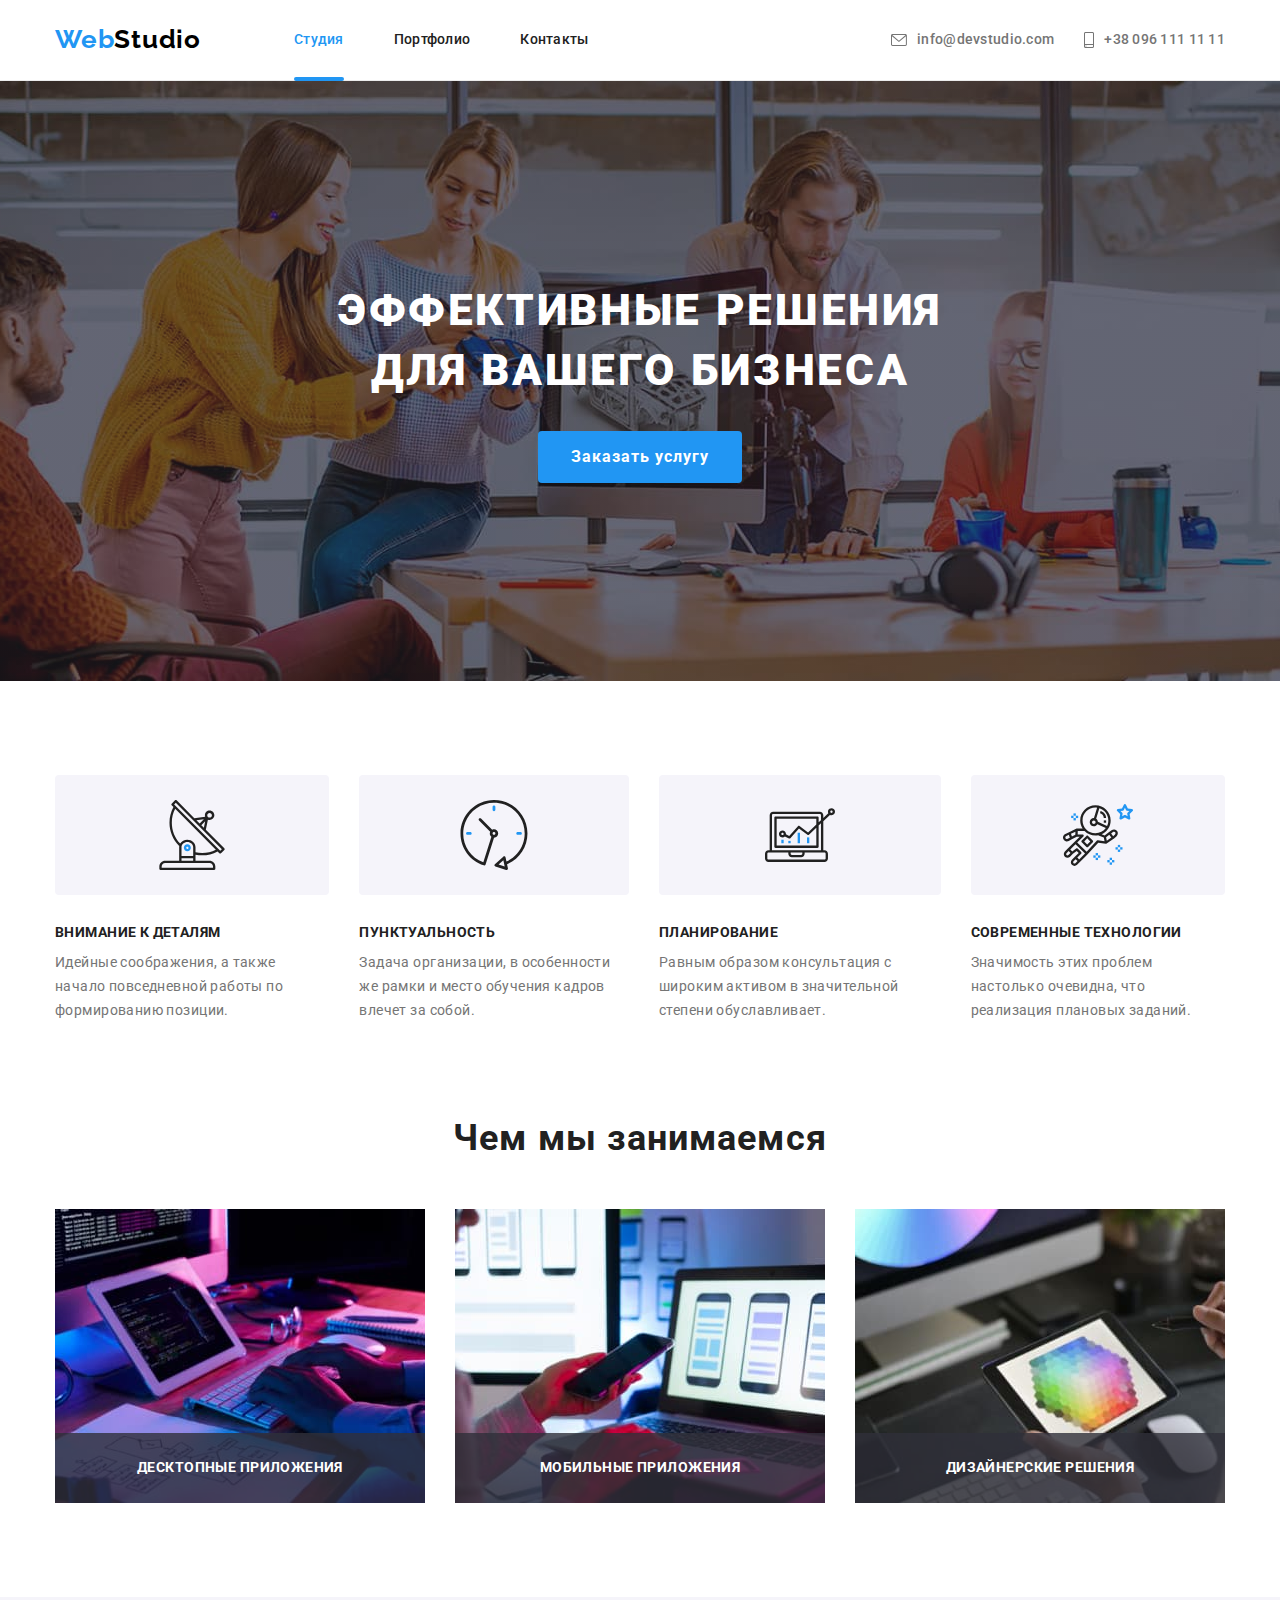
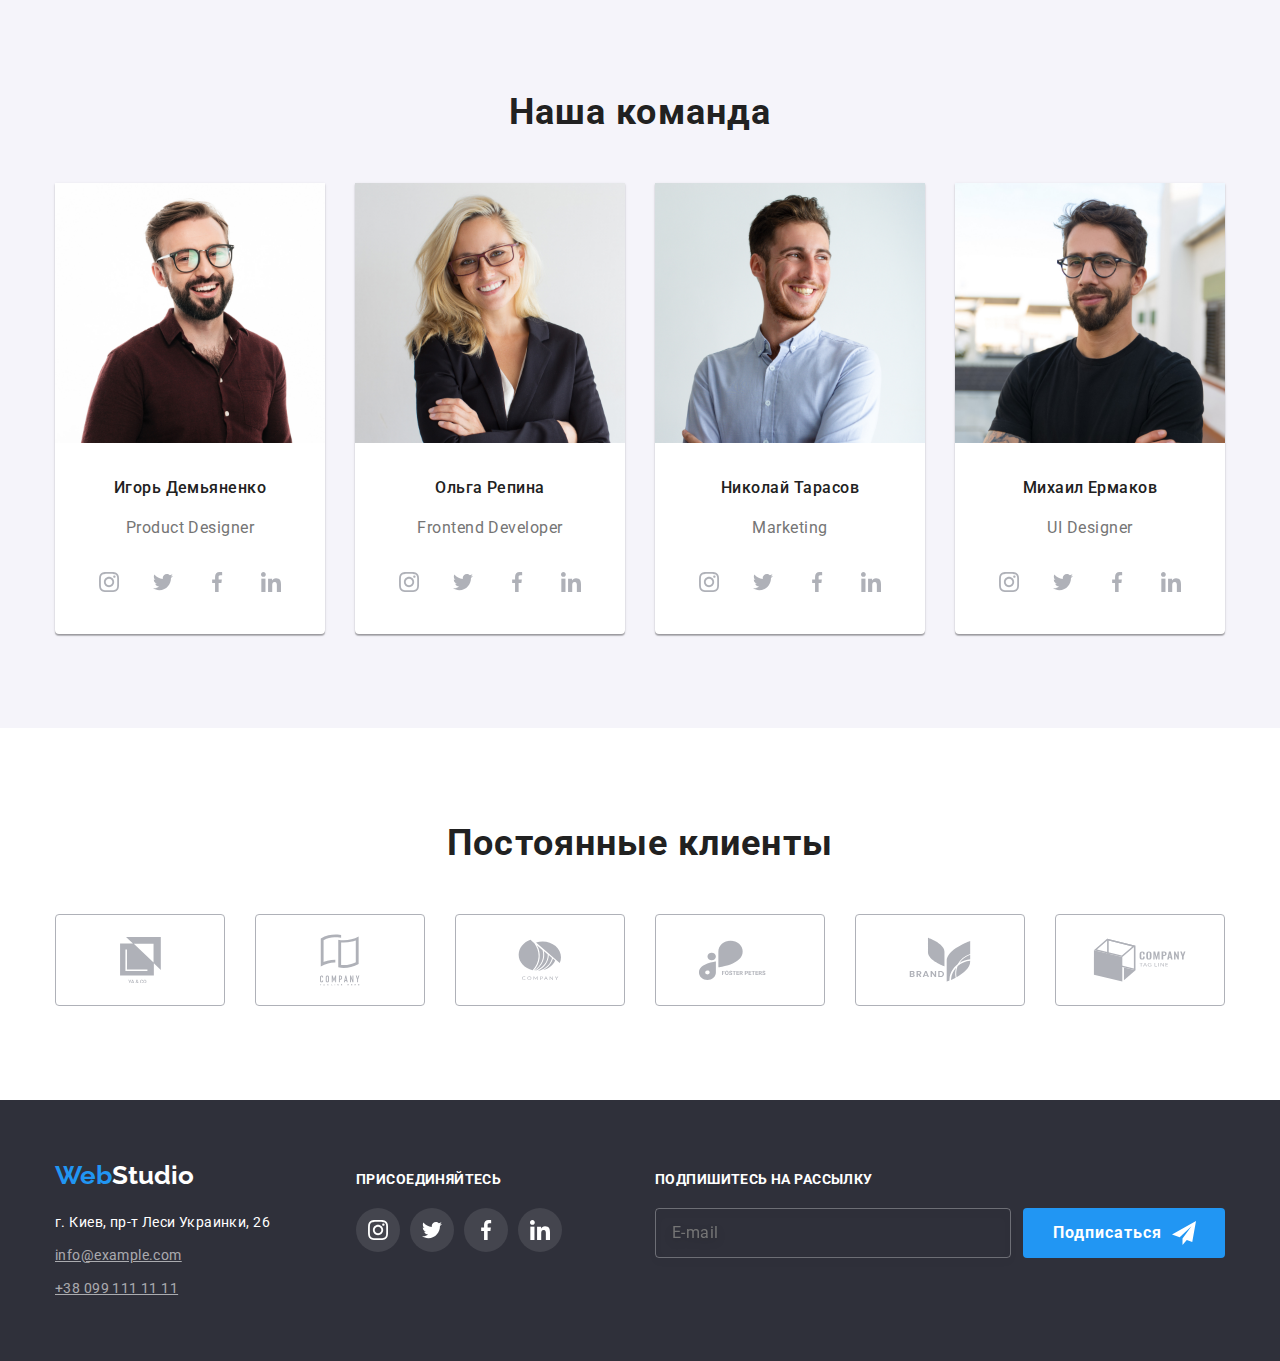
==== commit 8cd08a91: "Переназвал по БЕМу" ====
--- a/index.html
+++ b/index.html
@@ -18,25 +18,28 @@
 <body class="body">
   <!-- Шапка -->
   <header class="header">
-    <div class="container header__container">
-      <nav class="navigation">
-        <a lang="en" href="./index.html" class="logo"><span class="logo__forepart">Web</span>Studio</a>
-        <ul class="page-menu">
-          <li><a href="./index.html" class="page-menu__link page-menu__link--current">Студия</a></li>
-          <li><a href="./portfolio.html" class="page-menu__link">Портфолио</a></li>
-          <li><a href="" class="page-menu__link">Контакты</a></li>
+    <div class="header__container container ">
+      <nav class="header__navigation">
+        <a lang="en" href="./index.html" class="header__logo logo"><span class="logo__forepart">Web</span>Studio</a>
+        <ul class="header__menu">
+          <li class="header__menu-item"><a href="./index.html"
+              class="header__menu-link header__menu-link--current">Студия</a>
+          </li>
+          <li class="header__menu-item"><a href="./portfolio.html" class="header__menu-link">Портфолио</a></li>
+          <li class="header__menu-item"><a href="" class="header__menu-link">Контакты</a></li>
         </ul>
       </nav>
-      <ul class="contacts">
-        <li>
-          <a href="mailto:info@devstudio.com" class="contacts__link"><svg class="contacts-icon" width="16" height="12">
+      <ul class="header__contacts">
+        <li class="header__contacts-item">
+          <a href="mailto:info@devstudio.com" class="header__contacts-link"><svg class="header__contacts-icon"
+              width="16" height="12">
               <use href="./images/sprites.svg#icon-envelope"></use>
             </svg>
             info@devstudio.com</a>
-        </li>
+        </li class="header__contacts-item">
         <li>
-          <a href="tel:+380961111111" class="contacts__link">
-            <svg class="contacts-icon" width="10" height="16">
+          <a href="tel:+380961111111" class="header__contacts-link">
+            <svg class="header__contacts-icon" width="10" height="16">
               <use href="./images/sprites.svg#icon-smartphone"></use>
             </svg>
             +38 096 111 11 11</a>
@@ -47,9 +50,9 @@
   <main>
     <!-- Герой -->
     <section class="section-hero">
-      <div class="container container-hero">
+      <div class="section-hero__container container">
         <h1 class="section-hero__title">Эффективные решения для вашего бизнеса</h1>
-        <button type="button" class="button button-hero" data-modal-open>
+        <button type="button" class="button section-hero__button" data-modal-open>
           Заказать услугу
         </button>
       </div>
@@ -59,11 +62,11 @@
 
     <section class="section-advantages">
       <div class="container">
-        <h2 class="section-title visually-hidden">Наши преимущества</h2>
-        <ul class="list-advantages">
-          <li class="list-advantages__item">
-            <div class="icon-advantages">
-              <svg class="icon-advantages__img" width="70" height="70">
+        <h2 class="section-advantages__title section-title visually-hidden">Наши преимущества</h2>
+        <ul class="section-advantages__list">
+          <li class="section-advantages__item">
+            <div class="section-advantages__icon">
+              <svg class="section-advantages__img" width="70" height="70">
                 <use href="./images/sprites.svg#icon-antenna"></use>
               </svg>
             </div>
@@ -72,9 +75,9 @@
               Идейные соображения, а также начало повседневной работы по формированию позиции.
             </p>
           </li>
-          <li class="list-advantages__item">
-            <div class="icon-advantages">
-              <svg class="icon-advantages__img" width="70" height="70">
+          <li class="section-advantages__item">
+            <div class="section-advantages__icon">
+              <svg class="section-advantages__img" width="70" height="70">
                 <use href="./images/sprites.svg#icon-clock"></use>
               </svg>
             </div>
@@ -83,9 +86,9 @@
               Задача организации, в особенности же рамки и место обучения кадров влечет за собой.
             </p>
           </li>
-          <li class="list-advantages__item">
-            <div class="icon-advantages">
-              <svg class="icon-advantages__img" height="70" width="70">
+          <li class="section-advantages__item">
+            <div class="section-advantages__icon">
+              <svg class="section-advantages__img" height="70" width="70">
                 <use href="./images/sprites.svg#icon-diagram"></use>
               </svg>
             </div>
@@ -94,9 +97,9 @@
               Равным образом консультация с широким активом в значительной степени обуславливает.
             </p>
           </li>
-          <li class="list-advantages__item">
-            <div class="icon-advantages">
-              <svg class="icon-advantages__img" height="70" width="70">
+          <li class="section-advantages__item">
+            <div class="section-advantages__icon">
+              <svg class="section-advantages__img" height="70" width="70">
                 <use href="./images/sprites.svg#icon-astronaut"></use>
               </svg>
             </div>
@@ -112,123 +115,123 @@
     <!-- Чем занимаются -->
 
     <section class="section-specialism">
-      <div class="container">
+      <div class="section-specialism_container container">
         <h2 class="section-title section-specialism__section-title">Чем мы занимаемся</h2>
-        <ul class="specialism-list">
-          <li class="specialism-list__item">
+        <ul class="section-specialism__list">
+          <li class="section-specialism__item">
             <img src="./images/photo-box1.jpg" alt="Програмист пишет код" width="370" />
-            <p class="specialism-list__text">Десктопные приложения</p>
-          </li>
-          <li class="specialism-list__item">
+            <p class="section-specialism__text">Десктопные приложения</p>
+          </li>
+          <li class="section-specialism__item">
             <img src="./images/photo-box2.jpg" alt="Телефон и ноутбук" width="370" />
-            <p class="specialism-list__text">Мобильные приложения</p>
-          </li>
-          <li class="specialism-list__item">
+            <p class="section-specialism__text">Мобильные приложения</p>
+          </li>
+          <li class="section-specialism__item">
             <img src="./images/photo-box3.jpg" alt="Палитра цветов на планшете" width="370" />
-            <p class="specialism-list__text">Дизайнерские решения</p>
+            <p class="section-specialism__text">Дизайнерские решения</p>
           </li>
         </ul>
       </div>
     </section>
     <!-- Команда -->
     <section class="section-cooperators">
-      <div class="container">
-        <h2 class="section-title section-cooperators__section-title">Наша команда</h2>
-        <ul class="cooperators-list">
-          <li class="cooperators-item">
+      <div class="section-cooperators__container container">
+        <h2 class="section-cooperators__section-title section-title">Наша команда</h2>
+        <ul class="section-cooperators__list">
+          <li class="section-cooperators__item">
             <img src="./images/PD.jpg" alt="Product Designer" width="270" />
-            <div class="cooperator-card">
-              <h3 class="cooperator-card__name">Игорь Демьяненко</h3>
-              <p lang="en" class="cooperator-card__post">Product Designer</p>
-              <div class="cooperator-networks">
-                <a href="" class="cooperator-networks__link"><svg width="20" height="20">
+            <div class="section-cooperators__card">
+              <h3 class="section-cooperators__name">Игорь Демьяненко</h3>
+              <p lang="en" class="section-cooperators__post">Product Designer</p>
+              <div class="section-cooperators__networks">
+                <a href="" class="section-cooperators__link"><svg width="20" height="20">
                     <use href="./images/sprites.svg#icon-instagram"></use>
                   </svg>
                 </a>
-                <a href="" class="cooperator-networks__link"><svg width="20" height="20">
+                <a href="" class="section-cooperators__link"><svg width="20" height="20">
                     <use href="./images/sprites.svg#icon-twitter"></use>
                   </svg>
                 </a>
-                <a href="" class="cooperator-networks__link"><svg width="20" height="20">
+                <a href="" class="section-cooperators__link"><svg width="20" height="20">
                     <use href="./images/sprites.svg#icon-facebook"></use>
                   </svg>
                 </a>
-                <a href="" class="cooperator-networks__link"><svg width="20" height="20">
+                <a href="" class="section-cooperators__link"><svg width="20" height="20">
                     <use href="./images/sprites.svg#icon-linkedin"></use>
                   </svg>
                 </a>
               </div>
             </div>
           </li>
-          <li class="cooperators-item">
+          <li class="section-cooperators__item">
             <img src="./images/FD.jpg" alt="Frontend Developer" width="270" />
-            <div class="cooperator-card">
-              <h3 class="cooperator-card__name">Ольга Репина</h3>
-              <p lang="en" class="cooperator-card__post">Frontend Developer</p>
-              <div class="cooperator-networks">
-                <a href="" class="cooperator-networks__link"><svg width="20" height="20">
+            <div class="section-cooperators__card">
+              <h3 class="section-cooperators__name">Ольга Репина</h3>
+              <p lang="en" class="section-cooperators__post">Frontend Developer</p>
+              <div class="section-cooperators__networks">
+                <a href="" class="section-cooperators__link"><svg width="20" height="20">
                     <use href="./images/sprites.svg#icon-instagram"></use>
                   </svg>
                 </a>
-                <a href="" class="cooperator-networks__link"><svg width="20" height="20">
+                <a href="" class="section-cooperators__link"><svg width="20" height="20">
                     <use href="./images/sprites.svg#icon-twitter"></use>
                   </svg>
                 </a>
-                <a href="" class="cooperator-networks__link"><svg width="20" height="20">
+                <a href="" class="section-cooperators__link"><svg width="20" height="20">
                     <use href="./images/sprites.svg#icon-facebook"></use>
                   </svg>
                 </a>
-                <a href="" class="cooperator-networks__link"><svg width="20" height="20">
+                <a href="" class="section-cooperators__link"><svg width="20" height="20">
                     <use href="./images/sprites.svg#icon-linkedin"></use>
                   </svg>
                 </a>
               </div>
             </div>
           </li>
-          <li class="cooperators-item">
+          <li class="section-cooperators__item">
             <img src="./images/M.jpg" alt="Marketing" width="270" />
-            <div class="cooperator-card">
-              <h3 class="cooperator-card__name">Николай Тарасов</h3>
-              <p lang="en" class="cooperator-card__post">Marketing</p>
-              <div class="cooperator-networks">
-                <a href="" class="cooperator-networks__link"><svg width="20" height="20">
+            <div class="section-cooperators__card">
+              <h3 class="section-cooperators__name">Николай Тарасов</h3>
+              <p lang="en" class="section-cooperators__post">Marketing</p>
+              <div class="section-cooperators__networks">
+                <a href="" class="section-cooperators__link"><svg width="20" height="20">
                     <use href="./images/sprites.svg#icon-instagram"></use>
                   </svg>
                 </a>
-                <a href="" class="cooperator-networks__link"><svg width="20" height="20">
+                <a href="" class="section-cooperators__link"><svg width="20" height="20">
                     <use href="./images/sprites.svg#icon-twitter"></use>
                   </svg>
                 </a>
-                <a href="" class="cooperator-networks__link"><svg width="20" height="20">
+                <a href="" class="section-cooperators__link"><svg width="20" height="20">
                     <use href="./images/sprites.svg#icon-facebook"></use>
                   </svg>
                 </a>
-                <a href="" class="cooperator-networks__link"><svg width="20" height="20">
+                <a href="" class="section-cooperators__link"><svg width="20" height="20">
                     <use href="./images/sprites.svg#icon-linkedin"></use>
                   </svg>
                 </a>
               </div>
             </div>
           </li>
-          <li class="cooperators-item">
+          <li class="section-cooperators__item">
             <img src="./images/UID.jpg" alt="UI Designer" width="270" />
-            <div class="cooperator-card">
-              <h3 class="cooperator-card__name">Михаил Ермаков</h3>
-              <p lang="en" class="cooperator-card__post">UI Designer</p>
-              <div class="cooperator-networks">
-                <a href="" class="cooperator-networks__link"><svg width="20" height="20">
+            <div class="section-cooperators__card">
+              <h3 class="section-cooperators__name">Михаил Ермаков</h3>
+              <p lang="en" class="section-cooperators__post">UI Designer</p>
+              <div class="section-cooperators__networks">
+                <a href="" class="section-cooperators__link"><svg width="20" height="20">
                     <use href="./images/sprites.svg#icon-instagram"></use>
                   </svg>
                 </a>
-                <a href="" class="cooperator-networks__link"><svg width="20" height="20">
+                <a href="" class="section-cooperators__link"><svg width="20" height="20">
                     <use href="./images/sprites.svg#icon-twitter"></use>
                   </svg>
                 </a>
-                <a href="" class="cooperator-networks__link"><svg width="20" height="20">
+                <a href="" class="section-cooperators__link"><svg width="20" height="20">
                     <use href="./images/sprites.svg#icon-facebook"></use>
                   </svg>
                 </a>
-                <a href="" class="cooperator-networks__link"><svg width="20" height="20">
+                <a href="" class="section-cooperators__link"><svg width="20" height="20">
                     <use href="./images/sprites.svg#icon-linkedin"></use>
                   </svg>
                 </a>
@@ -242,36 +245,36 @@
     <!-- Клиенты -->
 
     <section class="section-clients">
-      <div class="container">
-        <h2 class="section-title">Постоянные клиенты</h2>
-        <ul class="clients-list">
-          <li>
-            <a href="" class="clients-list__link"><svg width="41" height="46.7">
+      <div class="section-clients__container container">
+        <h2 class="section-clients__section-title section-title">Постоянные клиенты</h2>
+        <ul class="section-clients__list">
+          <li class="section-clients__item">
+            <a href="" class="section-clients__link"><svg width="41" height="46.7">
                 <use href="./images/sprites.svg#icon-client1"></use>
               </svg></a>
           </li>
-          <li>
-            <a href="" class="clients-list__link"><svg width="40" height="52">
+          <li class="section-clients__item">
+            <a href="" class="section-clients__link"><svg width="40" height="52">
                 <use href="./images/sprites.svg#icon-client2"></use>
               </svg></a>
           </li>
-          <li>
-            <a href="" class="clients-list__link"><svg width="43.46" height="41.18">
+          <li class="section-clients__item">
+            <a href="" class="section-clients__link"><svg width="43.46" height="41.18">
                 <use href="./images/sprites.svg#icon-client3"></use>
               </svg></a>
           </li>
-          <li>
-            <a href="" class="clients-list__link"><svg width="84.44" height="40.62">
+          <li class="section-clients__item">
+            <a href="" class="section-clients__link"><svg width="84.44" height="40.62">
                 <use href="./images/sprites.svg#icon-client4"></use>
               </svg></a>
           </li>
-          <li>
-            <a href="" class="clients-list__link"><svg width="62.54" height="45.43">
+          <li class="section-clients__item">
+            <a href="" class="section-clients__link"><svg width="62.54" height="45.43">
                 <use href="./images/sprites.svg#icon-client5"></use>
               </svg></a>
           </li>
-          <li>
-            <a href="" class="clients-list__link"><svg width="93.79" height="43.93">
+          <li class="section-clients__item">
+            <a href="" class="section-clients__link"><svg width="93.79" height="43.93">
                 <use href="./images/sprites.svg#icon-client6"></use>
               </svg></a>
           </li>
@@ -282,40 +285,40 @@
   <!-- Футер -->
 
   <footer class="section-footer">
-    <div class="container container-footer">
-      <div class="footer-logo">
-        <a lang="en" href="./index.html" class="footer-logo__link"><span class="logo__forepart">Web</span>Studio</a>
-        <address>
-          <ul class="address-list">
-            <li class="address-list__item">г. Киев, пр-т Леси Украинки, 26</li>
-            <li class="address-list__item">
-              <a href="mailto:info@example.com" class="address-list__item--grey">info@example.com</a>
+    <div class="section-footer__container container">
+      <div class="section-footer__logo">
+        <a lang="en" href="./index.html" class="section-footer__link"><span class="logo__forepart">Web</span>Studio</a>
+        <address class="section-footer_address">
+          <ul class="section-footer__address-list">
+            <li class="section-footer__address-item">г. Киев, пр-т Леси Украинки, 26</li>
+            <li class="section-footer__address-item">
+              <a href="mailto:info@example.com" class="section-footer__address-item--grey">info@example.com</a>
             </li>
-            <li class="address-list__item">
-              <a href="tel:+380991111111" class="address-list__item--grey">+38 099 111 11 11</a>
+            <li class="section-footer__address-item">
+              <a href="tel:+380991111111" class="section-footer__address-item--grey">+38 099 111 11 11</a>
             </li>
           </ul>
         </address>
       </div>
       <div class="company-networks">
         <p class="company-networks__title">присоединяйтесь</p>
-        <div class="footer-network">
-          <a href="" class="footer-network-login"><svg width="20" height="20">
+        <div class="company-networks__footer-network">
+          <a href="" class="company-networks__login"><svg width="20" height="20">
               <use href="./images/sprites.svg#icon-instagram"></use>
-            </svg></a><a href="" class="footer-network-login"><svg width="20" height="20">
+            </svg></a><a href="" class="company-networks__login"><svg width="20" height="20">
               <use href="./images/sprites.svg#icon-twitter"></use>
-            </svg></a><a href="" class="footer-network-login"><svg width="20" height="20">
+            </svg></a><a href="" class="company-networks__login"><svg width="20" height="20">
               <use href="./images/sprites.svg#icon-facebook"></use>
-            </svg></a><a href="" class="footer-network-login"><svg width="20" height="20">
+            </svg></a><a href="" class="company-networks__login"><svg width="20" height="20">
               <use href="./images/sprites.svg#icon-linkedin"></use>
             </svg></a>
         </div>
       </div>
       <div class="subscribe">
         <p class="subscribe__label">подпишитесь на рассылку</p>
-        <form class="subscribe-form">
-          <input type="email" name="email" placeholder="E-mail" class="subscribe-form__input" />
-          <button type="submit" class="subscribe__button">Подписаться<svg class="button-icon">
+        <form class="subscribe__form">
+          <input type="email" name="email" placeholder="E-mail" class="subscribe__input" />
+          <button type="submit" class="subscribe__button">Подписаться<svg class="subscribe__button-icon">
               <use href="./images/sprites.svg#icon-send"></use>
             </svg></button>
         </form>
@@ -327,29 +330,29 @@
 
   <div class="backdrop is-hidden" data-modal>
     <div class="modal">
-      <button class="btn-modal" data-modal-close><svg class="icon-close">
+      <button class="modal__btn-modal" data-modal-close><svg class="modal__icon-close">
           <use href="./images/sprites.svg#icon-close"></use>
         </svg></button>
-      <p class="modal-title">Оставьте свои данные, мы вам перезвоним</p>
-      <form class="modal-form">
-        <label class="user-contacts">Имя<svg class="modal-icon-person">
+      <p class="modal__title">Оставьте свои данные, мы вам перезвоним</p>
+      <form class="modal__form">
+        <label class="modal__user-contacts">Имя<svg class="modal__icon">
             <use href="./images/sprites.svg#icon-person"></use>
-          </svg><input type="text" name="name" autofocus class="user-contacts-input" /></label>
-        <label class="user-contacts">Телефон<svg class="modal-icon-phone">
+          </svg><input type="text" name="name" autofocus class="modal__input" /></label>
+        <label class="modal__user-contacts">Телефон<svg class="modal__icon">
             <use href="./images/sprites.svg#icon-phone"></use>
-          </svg><input type="tel" name="tel" class="user-contacts-input" /></label>
-        <label class="user-contacts">Почта<svg class="modal-icon-email">
+          </svg><input type="tel" name="tel" class="modal__input" /></label>
+        <label class="modal__user-contacts">Почта<svg class="modal__icon">
             <use href="./images/sprites.svg#icon-email"></use>
-          </svg><input type="email" name="email" class="user-contacts-input" /></label>
-        <label class="user-contacts">Комментарий<textarea name="text" placeholder="Введите текст"
-            class="user-contacts-textarea"></textarea></label>
-        <label class="user-agreement"><input type="checkbox" name="agreement" value="agree" class="checkbox" /><svg
-            class="modal-icon-checkbox" width="20px" height="20px">
+          </svg><input type="email" name="email" class="modal__input" /></label>
+        <label class="modal__user-contacts">Комментарий<textarea name="text" placeholder="Введите текст"
+            class="modal__textarea"></textarea></label>
+        <label class="modal__agreement"><input type="checkbox" name="agreement" value="agree"
+            class="modal__checkbox" /><svg class="modal__icon-checkbox" width="20px" height="20px">
             <use href="./images/sprites.svg#icon-check"></use>
           </svg>Соглашаюсь с рассылкой и
-          принимаю <a href="" class="agreement-link">Условия
+          принимаю <a href="" class="modal__agreement-link">Условия
             договора</a></label>
-        <button type="submit" class="button-modal-submit">Отправить</button>
+        <button type="submit" class="modal__button-submit">Отправить</button>
       </form>
     </div>
   </div>
--- a/css/styles.css
+++ b/css/styles.css
@@ -65,6 +65,20 @@
   padding-left: 15px;
 }
 
+.visually-hidden {
+  position: absolute;
+  width: 1px;
+  height: 1px;
+  margin: -1px;
+  border: 0;
+  padding: 0;
+
+  white-space: nowrap;
+  clip-path: inset(100%);
+  clip: rect(0 0 0 0);
+  overflow: hidden;
+}
+
 /* Header */
 header {
   border-bottom-width: 1px;
@@ -77,7 +91,7 @@
   align-items: center;
 }
 
-.navigation {
+.header__navigation {
   display: flex;
   align-items: center;
 }
@@ -106,22 +120,22 @@
 
 .logo:hover,
 .logo:focus,
-.footer-logo__link:hover,
-.footer-logo__link:focus,
+.section-footer__link:hover,
+.section-footer__link:focus,
 .logo:hover .logo__forepart,
 .logo:focus .logo__forepart,
-.footer-logo__link:hover .logo__forepart,
-.footer-logo__link:focus .logo__forepart {
+.section-footer__link:hover .logo__forepart,
+.section-footer__link:focus .logo__forepart {
   color: var(--accent-logo-color);
 }
 
 /* Site nav */
-.page-menu {
+.header__menu {
   display: flex;
   gap: 50px;
 }
 
-.page-menu__link {
+.header__menu-link {
   display: block;
 
   position: relative;
@@ -140,16 +154,16 @@
   transition: color 250ms cubic-bezier(0.4, 0, 0.2, 1);
 }
 
-.page-menu__link:hover,
-.page-menu__link:focus {
+.header__menu-link:hover,
+.header__menu-link:focus {
   color: var(--accent-color);
 }
 
-.page-menu__link--current {
+.header__menu-link--current {
   color: var(--accent-color);
 }
 
-.page-menu__link--current::after {
+.header__menu-link--current::after {
   content: '';
 
   position: absolute;
@@ -166,13 +180,13 @@
 
 /* Contacts */
 
-.contacts {
+.header__contacts {
   display: flex;
   margin-left: auto;
   gap: 30px;
 }
 
-.contacts__link {
+.header__contacts-link {
   display: flex;
   padding-top: 32px;
   padding-bottom: 32px;
@@ -189,12 +203,12 @@
   transition: color 250ms cubic-bezier(0.4, 0, 0.2, 1);
 }
 
-.contacts__link:hover,
-.contacts__link:focus {
+.header__contacts-link:hover,
+.header__contacts-link:focus {
   color: var(--accent-color);
 }
 
-.contacts-icon {
+.header__contacts-icon {
   padding-top: 0;
   padding-bottom: 0;
   margin-right: 10px;
@@ -203,8 +217,8 @@
   transition: fill 250ms cubic-bezier(0.4, 0, 0.2, 1);
 }
 
-.contacts-icon:hover,
-.contacts-icon:focus {
+.header__contacts-icon:hover,
+.header__contacts-icon:focus {
   fill: currentColor;
 }
 
@@ -225,7 +239,7 @@
   padding-bottom: 200px;
 }
 
-.container-hero {
+.section-hero__container {
   width: 696px;
 }
 
@@ -259,7 +273,7 @@
   display: inline-block;
 }
 
-.button-hero {
+.section-hero__button {
   padding: 10px 32px;
 
   font-weight: 700;
@@ -275,29 +289,17 @@
   transition: color 250ms cubic-bezier(0.4, 0, 0.2, 1), color 250ms cubic-bezier(0.4, 0, 0.2, 1);
 }
 
-.button-hero:hover,
-.button-hero:focus {
+.section-hero__button:hover,
+.section-hero__button:focus {
   color: var(--main-white-color);
   background-color: var(--btn-hero-color);
 }
 
-.visually-hidden {
-  position: absolute;
-  width: 1px;
-  height: 1px;
-  margin: -1px;
-  border: 0;
-  padding: 0;
-
-  white-space: nowrap;
-  clip-path: inset(100%);
-  clip: rect(0 0 0 0);
-  overflow: hidden;
-}
-
 /* Advantages */
 
-.section-advantages {
+.section-advantages,
+.section-clients,
+.section-cooperators {
   padding-top: 94px;
   padding-bottom: 94px;
 }
@@ -312,16 +314,12 @@
   letter-spacing: 0.03em;
 }
 
-.list-advantages {
+.section-advantages__list {
   display: flex;
   gap: 30px;
 }
 
-.list-advantages__item {
-  width: 270px;
-}
-
-.icon-advantages {
+.section-advantages__icon {
   display: flex;
   background-color: var(--btn-grey-color);
   height: 120px;
@@ -330,7 +328,7 @@
   justify-content: center;
 }
 
-.icon-advantages__img {
+.section-advantages__img {
   align-self: center;
 }
 
@@ -365,16 +363,16 @@
   margin-bottom: 50px;
 }
 
-.specialism-list {
+.section-specialism__list {
   display: flex;
   gap: 30px;
 }
 
-.specialism-list__item {
+.section-specialism__item {
   position: relative;
 }
 
-.specialism-list__text {
+.section-specialism__text {
   display: flex;
   position: absolute;
 
@@ -399,28 +397,26 @@
 
 .section-cooperators {
   background-color: var(--btn-grey-color);
-  padding-top: 94px;
-  padding-bottom: 94px;
-}
-
-.cooperators-list {
+}
+
+.section-cooperators__list {
   display: flex;
   gap: 30px;
 }
 
-.cooperators-item {
+.section-cooperators__item {
   background-color: var(--main-white-color);
   box-shadow: 0px 1px 3px rgba(0, 0, 0, 0.12), 0px 1px 1px rgba(0, 0, 0, 0.14),
     0px 2px 1px rgba(0, 0, 0, 0.2);
   border-radius: 0px 0px 4px 4px;
 }
 
-.cooperator-card {
+.section-cooperators__card {
   padding: 30px 32px;
   text-align: center;
 }
 
-.cooperator-card__name {
+.section-cooperators__name {
   color: var(--title-text-color);
 
   font-weight: 500;
@@ -430,7 +426,7 @@
   margin-bottom: 10px;
 }
 
-.cooperator-card__post {
+.section-cooperators__post {
   font-weight: 400;
   font-size: 16px;
   line-height: 1.9;
@@ -438,13 +434,13 @@
   margin-bottom: 16px;
 }
 
-.cooperator-networks {
+.section-cooperators__networks {
   display: flex;
   gap: 10px;
   /* justify-content: space-between; */
 }
 
-.cooperator-networks__link {
+.section-cooperators__link {
   display: flex;
 
   width: 44px;
@@ -460,26 +456,21 @@
     background-color 250ms cubic-bezier(0.4, 0, 0.2, 1);
 }
 
-.cooperator-networks__link:hover,
-.cooperator-networks__link:focus {
+.section-cooperators__link:hover,
+.section-cooperators__link:focus {
   background-color: var(--accent-color);
   fill: var(--main-white-color);
 }
 
 /* Клиенты */
 
-.section-clients {
-  padding-top: 94px;
-  padding-bottom: 94px;
-}
-
-.clients-list {
+.section-clients__list {
   display: flex;
   margin-top: 50px;
   gap: 30px;
 }
 
-.clients-list__link {
+.section-clients__link {
   display: flex;
   width: 170px;
   height: 92px;
@@ -494,8 +485,8 @@
   transition: fill 250ms cubic-bezier(0.4, 0, 0.2, 1), border 250ms cubic-bezier(0.4, 0, 0.2, 1);
 }
 
-.clients-list__link:hover,
-.clients-list__link:focus {
+.section-clients__link:hover,
+.section-clients__link:focus {
   fill: var(--accent-color);
   border: 1px solid var(--accent-color);
 }
@@ -508,12 +499,12 @@
   background-color: var(--bgc-header-color);
 }
 
-.container-footer {
+.section-footer__container {
   display: flex;
   align-items: baseline;
 }
 
-.footer-logo__link {
+.section-footer__link {
   display: block;
   color: var(--main-white-color);
 
@@ -525,7 +516,7 @@
   margin-bottom: 20px;
 }
 
-.address-list {
+.section-footer__address-list {
   display: block;
   width: 231px;
 
@@ -539,21 +530,21 @@
   color: var(--main-white-color);
 }
 
-.address-list__item:not(:last-child) {
+.section-footer__address-item:not(:last-child) {
   margin-bottom: 9px;
 }
 
-.address-list__item--grey,
-.address-list__item--grey {
+.section-footer__address-item--grey,
+.section-footer__address-item--grey {
   color: var(--address-footer-color);
 
   transition: color 250ms cubic-bezier(0.4, 0, 0.2, 1);
 }
 
-.address-list__item--grey:hover,
-.address-list__item--grey:focus,
-.address-list__item--grey:hover,
-.address-list__item--grey:focus {
+.section-footer__address-item--grey:hover,
+.section-footer__address-item--grey:focus,
+.section-footer__address-item--grey:hover,
+.section-footer__address-item--grey:focus {
   color: var(--accent-color);
 }
 
@@ -575,12 +566,12 @@
   color: var(--main-white-color);
 }
 
-.footer-network {
+.company-networks__footer-network {
   display: flex;
   gap: 10px;
 }
 
-.footer-network-login {
+.company-networks__login {
   display: flex;
   width: 44px;
   height: 44px;
@@ -595,8 +586,8 @@
   transition: background-color 250ms cubic-bezier(0.4, 0, 0.2, 1);
 }
 
-.footer-network-login:hover,
-.footer-network-login:focus {
+.company-networks__login:hover,
+.company-networks__login:focus {
   background-color: var(--accent-color);
 }
 
@@ -606,7 +597,7 @@
   margin-left: auto;
 }
 
-.subscribe-form {
+.subscribe__form {
   display: flex;
   width: 570px;
   height: 50px;
@@ -625,7 +616,7 @@
   color: var(--main-white-color);
 }
 
-.subscribe-form__input {
+.subscribe__input {
   display: block;
   width: 358px;
   padding: 14px 16px 14px 16px;
@@ -647,7 +638,7 @@
   background-color: transparent;
 }
 
-.subscribe-form__input:focus {
+.subscribe__input:focus {
   border-color: var(--accent-color);
 }
 
@@ -677,20 +668,28 @@
   box-shadow: 0px 4px 4px rgba(0, 0, 0, 0.15);
 }
 
-.button-icon {
+.subscribe__button-icon {
   width: 24px;
   height: 24px;
   margin-left: 10px;
 }
-/* .button-footer::after {
-  content: '';
-  width: 24px;
-  height: 24px;
-  margin-left: 10px;
-  background-image: url(../images/icon_send.svg);
-} */
-
-.button-portfolio {
+
+/* Стили Портфолио */
+
+.section-portfolio {
+  padding-top: 94px;
+  padding-bottom: 94px;
+}
+
+/* Меню работ */
+.section-portfolio__menu {
+  display: flex;
+  justify-content: center;
+  margin-bottom: 50px;
+  gap: 8px;
+}
+
+.section-portfolio__menu-button {
   padding: 6px 22px;
 
   transition: color 250ms cubic-bezier(0.4, 0, 0.2, 1),
@@ -700,27 +699,13 @@
   background-color: var(--btn-grey-color);
 }
 
-/* Стили Портфолио */
-.portfolio {
-  padding-top: 94px;
-  padding-bottom: 94px;
-}
-
-/* Меню работ */
-.menu-portfolio {
-  display: flex;
-  justify-content: center;
-  margin-bottom: 50px;
-  gap: 8px;
-}
-
-.portfolio-current-btn {
+.section-portfolio__menu-button--current {
   color: var(--main-white-color);
   background-color: var(--accent-color);
 }
 
-.button-portfolio:hover,
-.button-portfolio:focus {
+.section-portfolio__menu-button:hover,
+.section-portfolio__menu-button:focus {
   color: var(--main-white-color);
   background-color: var(--accent-color);
   box-shadow: 0px 3px 1px rgba(0, 0, 0, 0.1), 0px 1px 2px rgba(0, 0, 0, 0.08),
@@ -729,29 +714,29 @@
 
 /* Примеры работ */
 
-.works {
+.section-portfolio__works-list {
   display: flex;
   flex-wrap: wrap;
   gap: 30px;
 }
 
-.works-item {
+.section-portfolio__works-item {
   flex-basis: calc((100% - 2 * 30px) / 3);
 }
 
-.works-link-card {
+.section-portfolio__link-card {
   display: block;
   text-decoration: none;
 
   transition: box-shadow 250ms cubic-bezier(0.4, 0, 0.2, 1);
 }
 
-.works-overlate {
+.section-portfolio__card-overlate {
   position: relative;
   overflow: hidden;
 }
 
-.works-description {
+.section-portfolio__card-text {
   position: absolute;
   display: block;
 
@@ -774,18 +759,18 @@
   background-color: rgba(33, 150, 243, 0.9);
 }
 
-.works-link-card:hover,
-.works-link-card:focus {
+.section-portfolio__link-card:hover,
+.section-portfolio__link-card:focus {
   box-shadow: 0px 1px 1px rgba(0, 0, 0, 0.12), 0px 4px 4px rgba(0, 0, 0, 0.06),
     1px 4px 6px rgba(0, 0, 0, 0.16);
 }
 
-.works-link-card:hover .works-description,
-.works-link-card:focus .works-description {
+.section-portfolio__link-card:hover .section-portfolio__card-text,
+.section-portfolio__link-card:focus .section-portfolio__card-text {
   transform: translateY(0);
 }
 
-.works-desc {
+.section-portfolio__card-description {
   display: block;
   padding: 20px 24px;
 
@@ -794,7 +779,7 @@
   border-color: var(--border-works-color);
 }
 
-.works-list-title {
+.section-portfolio__card-title {
   margin-bottom: 4px;
 
   font-weight: 700;
@@ -805,7 +790,7 @@
   color: var(--title-text-color);
 }
 
-.works-list-name {
+.section-portfolio__card-name {
   font-weight: 400;
   font-size: 16px;
   line-height: 1.88;
@@ -856,7 +841,7 @@
   background-color: var(--main-white-color);
 }
 
-.btn-modal {
+.modal__btn-modal {
   position: absolute;
   display: flex;
   width: 30px;
@@ -871,24 +856,19 @@
   border: 1px solid rgba(0, 0, 0, 0.1);
 }
 
-.icon-close {
+.modal__icon-close {
   width: 18px;
   height: 18px;
   fill: var(--logo-black-color);
   transition: fill 250ms cubic-bezier(0.4, 0, 0.2, 1);
 }
 
-.btn-modal:hover .icon-close,
-.btn-modal:focus .icon-close {
+.modal__btn-modal:hover .modal__icon-close,
+.modal__btn-modal:focus .modal__icon-close {
   fill: var(--accent-color);
 }
 
-.modal-form {
-  width: 100%;
-  height: 100%;
-}
-
-.modal-title {
+.modal__title {
   margin-bottom: 12px;
 
   font-weight: 700;
@@ -900,16 +880,38 @@
   color: var(--title-text-color);
 }
 
-.user-contacts {
-  display: block;
+.modal__form {
+  width: 100%;
+  height: 100%;
+}
+
+.modal__user-contacts {
+  position: relative;
+  display: flex;
   flex-direction: column;
-}
-
-.user-contacts:not(:first-child) {
+
+  font-weight: 400;
+  font-size: 12px;
+  line-height: 1.17;
+  letter-spacing: 0.01em;
+}
+
+.modal__user-contacts:not(:first-child) {
   margin-top: 10px;
 }
 
-.user-contacts-input {
+.modal__icon {
+  position: absolute;
+  top: 11px;
+  left: 12px;
+  width: 18px;
+  height: 18px;
+
+  transform: translateY(100%);
+  transition: fill 250ms cubic-bezier(0.4, 0, 0.2, 1);
+}
+
+.modal__input {
   height: 40px;
   padding-left: 42px;
   margin-top: 4px;
@@ -921,7 +923,7 @@
   transition: border-color 250ms cubic-bezier(0.4, 0, 0.2, 1);
 }
 
-.user-contacts-textarea {
+.modal__textarea {
   height: 120px;
   margin-top: 4px;
   padding: 12px 16px;
@@ -939,18 +941,13 @@
   transition: border-color 250ms cubic-bezier(0.4, 0, 0.2, 1);
 }
 
-.user-contacts {
-  position: relative;
-  display: flex;
-  flex-direction: column;
-
-  font-weight: 400;
-  font-size: 12px;
-  line-height: 1.17;
-  letter-spacing: 0.01em;
-}
-
-.user-agreement {
+.modal__user-contacts:focus-within > .modal__input,
+.modal__user-contacts:focus-within > .modal__textarea {
+  border-color: var(--accent-color);
+  color: var(--logo-black-color);
+}
+
+.modal__agreement {
   display: inline-block;
   width: 425px;
   padding: 0;
@@ -964,65 +961,15 @@
   letter-spacing: 0.03em;
 }
 
-.agreement-link {
+.modal__agreement-link {
   color: var(--accent-color);
 }
 
-.button-modal-submit {
-  display: block;
-  margin-top: 30px;
-  margin-left: auto;
-  margin-right: auto;
-  padding: 10px 55px 10px 56px;
-
-  font-weight: 700;
-  font-size: 16px;
-  line-height: 1.88;
-  align-items: center;
-  text-align: center;
-  letter-spacing: 0.06em;
-
-  color: var(--main-white-color);
-  background-color: var(--accent-color);
-  border: 1px solid transparent;
-  border-radius: 4px;
-
-  transition: background-color 250ms cubic-bezier(0.4, 0, 0.2, 1),
-    box-shadow 250ms cubic-bezier(0.4, 0, 0.2, 1);
-}
-
-.button-modal-submit:hover,
-.button-modal-submit:focus {
-  background-color: var(--btn-hero-color);
-  box-shadow: 0px 4px 4px rgba(0, 0, 0, 0.15);
-}
-
-.modal-icon-person,
-.modal-icon-phone,
-.modal-icon-email {
-  position: absolute;
-  top: 11px;
-  left: 12px;
-  width: 18px;
-  height: 18px;
-
-  transform: translateY(100%);
-  transition: fill 250ms cubic-bezier(0.4, 0, 0.2, 1);
-}
-
-.user-contacts:focus-within > .modal-icon-person,
-.user-contacts:focus-within > .modal-icon-phone,
-.user-contacts:focus-within > .modal-icon-email {
+.modal__user-contacts:focus-within > .modal__icon {
   fill: var(--accent-color);
 }
 
-.user-contacts:focus-within > .user-contacts-input,
-.user-contacts:focus-within > .user-contacts-textarea {
-  border-color: var(--accent-color);
-  color: var(--logo-black-color);
-}
-
-.checkbox {
+.modal__checkbox {
   display: inline-block;
   width: 1px;
   height: 1px;
@@ -1036,7 +983,7 @@
   overflow: hidden;
 }
 
-.modal-icon-checkbox {
+.modal__icon-checkbox {
   display: inline-block;
 
   width: 16px;
@@ -1050,11 +997,40 @@
   transition: border-color 250ms cubic-bezier(0.4, 0, 0.2, 1);
 }
 
-.checkbox:checked + .modal-icon-checkbox {
+.modal__checkbox:checked + .modal__icon-checkbox {
   background-color: var(--accent-color);
   border: 1px solid var(--accent-color);
 }
 
-.checkbox:focus + .modal-icon-checkbox {
+.modal__checkbox:focus + .modal__icon-checkbox {
   border-color: var(--accent-color);
 }
+
+.modal__button-submit {
+  display: block;
+  margin-top: 30px;
+  margin-left: auto;
+  margin-right: auto;
+  padding: 10px 55px 10px 56px;
+
+  font-weight: 700;
+  font-size: 16px;
+  line-height: 1.88;
+  align-items: center;
+  text-align: center;
+  letter-spacing: 0.06em;
+
+  color: var(--main-white-color);
+  background-color: var(--accent-color);
+  border: 1px solid transparent;
+  border-radius: 4px;
+
+  transition: background-color 250ms cubic-bezier(0.4, 0, 0.2, 1),
+    box-shadow 250ms cubic-bezier(0.4, 0, 0.2, 1);
+}
+
+.modal__button-submit:hover,
+.modal__button-submit:focus {
+  background-color: var(--btn-hero-color);
+  box-shadow: 0px 4px 4px rgba(0, 0, 0, 0.15);
+}
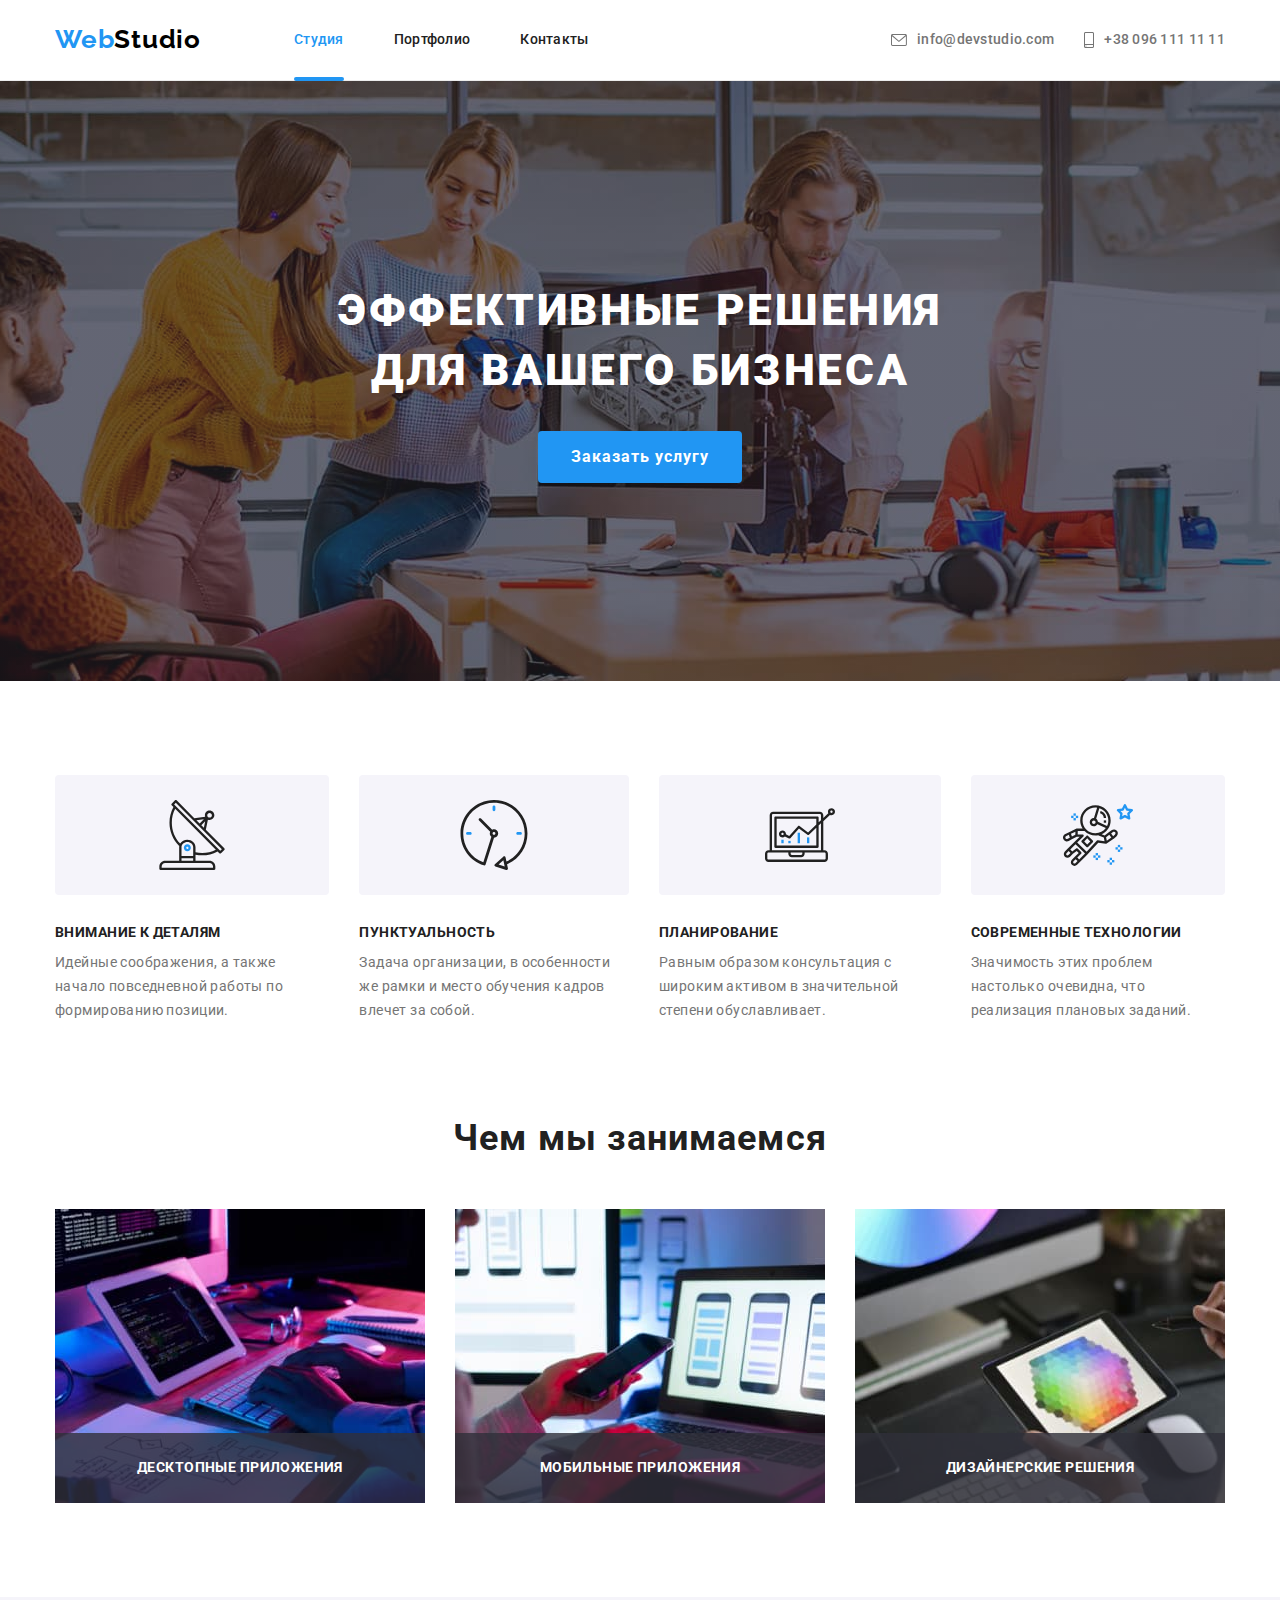
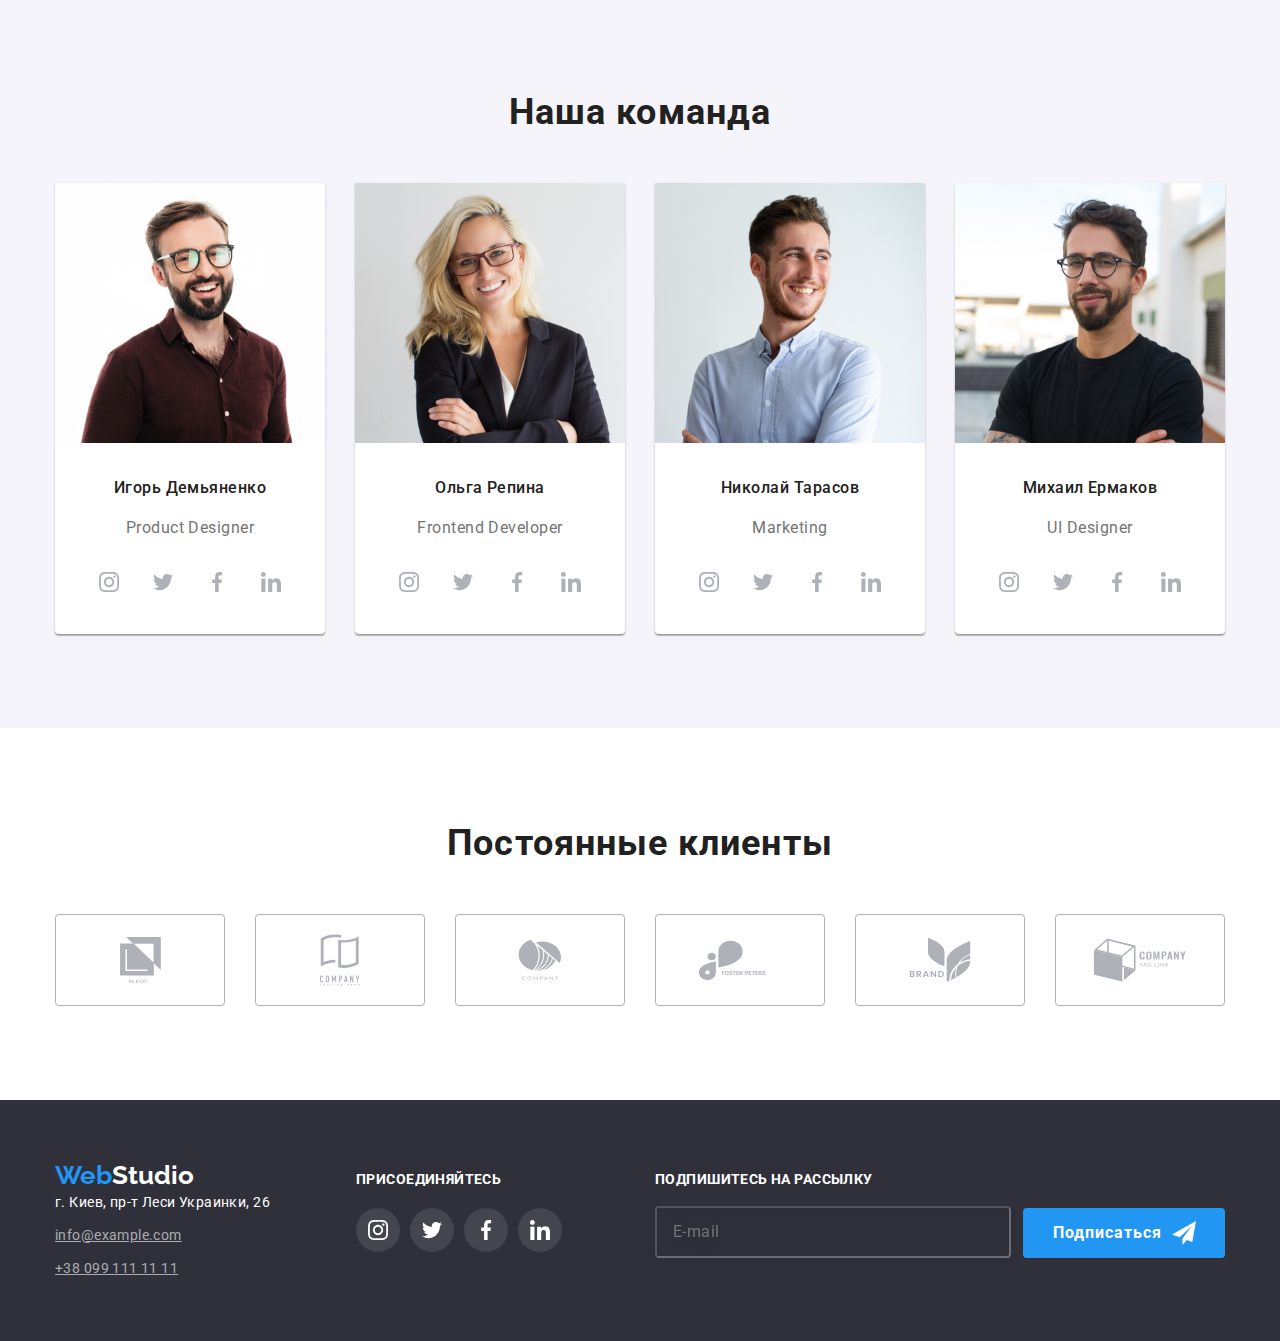
==== commit 82f62732: "sass до портфолио" ====
--- a/index.html
+++ b/index.html
@@ -12,7 +12,8 @@
     href="https://cdnjs.cloudflare.com/ajax/libs/modern-normalize/1.1.0/modern-normalize.min.css" />
   <link href="https://fonts.googleapis.com/css2?family=Raleway:wght@700&family=Roboto:wght@400;500;700;900&display=swap"
     rel="stylesheet" />
-  <link rel="stylesheet" href="./css/styles.css" />
+  <!-- <link rel="stylesheet" href="./css/styles.css" /> -->
+  <link rel="stylesheet" href="./css/main.min.css">
 </head>
 
 <body class="body">
@@ -20,7 +21,7 @@
   <header class="header">
     <div class="header__container container ">
       <nav class="header__navigation">
-        <a lang="en" href="./index.html" class="header__logo logo"><span class="logo__forepart">Web</span>Studio</a>
+        <a lang="en" href="./index.html" class="header__logo"><span class="logo__forepart">Web</span>Studio</a>
         <ul class="header__menu">
           <li class="header__menu-item"><a href="./index.html"
               class="header__menu-link header__menu-link--current">Студия</a>
@@ -36,7 +37,7 @@
               <use href="./images/sprites.svg#icon-envelope"></use>
             </svg>
             info@devstudio.com</a>
-        </li class="header__contacts-item">
+        </li>
         <li>
           <a href="tel:+380961111111" class="header__contacts-link">
             <svg class="header__contacts-icon" width="10" height="16">
@@ -49,10 +50,10 @@
   </header>
   <main>
     <!-- Герой -->
-    <section class="section-hero">
-      <div class="section-hero__container container">
-        <h1 class="section-hero__title">Эффективные решения для вашего бизнеса</h1>
-        <button type="button" class="button section-hero__button" data-modal-open>
+    <section class="hero section">
+      <div class="hero__container container">
+        <h1 class="hero__title">Эффективные решения для вашего бизнеса</h1>
+        <button type="button" class="button hero__button" data-modal-open>
           Заказать услугу
         </button>
       </div>
@@ -60,51 +61,51 @@
 
     <!-- Особенности работы -->
 
-    <section class="section-advantages">
-      <div class="container">
-        <h2 class="section-advantages__title section-title visually-hidden">Наши преимущества</h2>
-        <ul class="section-advantages__list">
-          <li class="section-advantages__item">
-            <div class="section-advantages__icon">
-              <svg class="section-advantages__img" width="70" height="70">
+    <section class="advantages section">
+      <div class="advantages__container container">
+        <h2 class="advantages__title section-title visually-hidden">Наши преимущества</h2>
+        <ul class="advantages__list">
+          <li class="advantages__item">
+            <div class="advantages__icon">
+              <svg class="advantages__img" width="70" height="70">
                 <use href="./images/sprites.svg#icon-antenna"></use>
               </svg>
             </div>
-            <h3 class="section-advantages__title">Внимание к деталям</h3>
-            <p class="section-advantages__description">
+            <h3 class="advantages__title">Внимание к деталям</h3>
+            <p class="advantages__description">
               Идейные соображения, а также начало повседневной работы по формированию позиции.
             </p>
           </li>
-          <li class="section-advantages__item">
-            <div class="section-advantages__icon">
-              <svg class="section-advantages__img" width="70" height="70">
+          <li class="advantages__item">
+            <div class="advantages__icon">
+              <svg class="advantages__img" width="70" height="70">
                 <use href="./images/sprites.svg#icon-clock"></use>
               </svg>
             </div>
-            <h3 class="section-advantages__title">Пунктуальность</h3>
-            <p class="section-advantages__description">
+            <h3 class="advantages__title">Пунктуальность</h3>
+            <p class="advantages__description">
               Задача организации, в особенности же рамки и место обучения кадров влечет за собой.
             </p>
           </li>
-          <li class="section-advantages__item">
-            <div class="section-advantages__icon">
-              <svg class="section-advantages__img" height="70" width="70">
+          <li class="advantages__item">
+            <div class="advantages__icon">
+              <svg class="advantages__img" height="70" width="70">
                 <use href="./images/sprites.svg#icon-diagram"></use>
               </svg>
             </div>
-            <h3 class="section-advantages__title">Планирование</h3>
-            <p class="section-advantages__description">
+            <h3 class="advantages__title">Планирование</h3>
+            <p class="advantages__description">
               Равным образом консультация с широким активом в значительной степени обуславливает.
             </p>
           </li>
-          <li class="section-advantages__item">
-            <div class="section-advantages__icon">
-              <svg class="section-advantages__img" height="70" width="70">
+          <li class="advantages__item">
+            <div class="advantages__icon">
+              <svg class="advantages__img" height="70" width="70">
                 <use href="./images/sprites.svg#icon-astronaut"></use>
               </svg>
             </div>
-            <h3 class="section-advantages__title">Современные технологии</h3>
-            <p class="section-advantages__description">
+            <h3 class="advantages__title">Современные технологии</h3>
+            <p class="advantages__description">
               Значимость этих проблем настолько очевидна, что реализация плановых заданий.
             </p>
           </li>
@@ -114,124 +115,124 @@
 
     <!-- Чем занимаются -->
 
-    <section class="section-specialism">
-      <div class="section-specialism_container container">
-        <h2 class="section-title section-specialism__section-title">Чем мы занимаемся</h2>
-        <ul class="section-specialism__list">
-          <li class="section-specialism__item">
+    <section class="specialism section">
+      <div class="specialism_container container">
+        <h2 class="specialism__title section-title">Чем мы занимаемся</h2>
+        <ul class="specialism__list">
+          <li class="specialism__item">
             <img src="./images/photo-box1.jpg" alt="Програмист пишет код" width="370" />
-            <p class="section-specialism__text">Десктопные приложения</p>
-          </li>
-          <li class="section-specialism__item">
+            <p class="specialism__text">Десктопные приложения</p>
+          </li>
+          <li class="specialism__item">
             <img src="./images/photo-box2.jpg" alt="Телефон и ноутбук" width="370" />
-            <p class="section-specialism__text">Мобильные приложения</p>
-          </li>
-          <li class="section-specialism__item">
+            <p class="specialism__text">Мобильные приложения</p>
+          </li>
+          <li class="specialism__item">
             <img src="./images/photo-box3.jpg" alt="Палитра цветов на планшете" width="370" />
-            <p class="section-specialism__text">Дизайнерские решения</p>
+            <p class="specialism__text">Дизайнерские решения</p>
           </li>
         </ul>
       </div>
     </section>
     <!-- Команда -->
-    <section class="section-cooperators">
-      <div class="section-cooperators__container container">
-        <h2 class="section-cooperators__section-title section-title">Наша команда</h2>
-        <ul class="section-cooperators__list">
-          <li class="section-cooperators__item">
+    <section class="cooperators section">
+      <div class="cooperators__container container">
+        <h2 class="cooperators__title section-title">Наша команда</h2>
+        <ul class="cooperators__list">
+          <li class="cooperators__item">
             <img src="./images/PD.jpg" alt="Product Designer" width="270" />
-            <div class="section-cooperators__card">
-              <h3 class="section-cooperators__name">Игорь Демьяненко</h3>
-              <p lang="en" class="section-cooperators__post">Product Designer</p>
-              <div class="section-cooperators__networks">
-                <a href="" class="section-cooperators__link"><svg width="20" height="20">
+            <div class="cooperators__card">
+              <h3 class="cooperators__name">Игорь Демьяненко</h3>
+              <p lang="en" class="cooperators__post">Product Designer</p>
+              <div class="cooperators__networks">
+                <a href="" class="cooperators__link"><svg width="20" height="20">
                     <use href="./images/sprites.svg#icon-instagram"></use>
                   </svg>
                 </a>
-                <a href="" class="section-cooperators__link"><svg width="20" height="20">
+                <a href="" class="cooperators__link"><svg width="20" height="20">
                     <use href="./images/sprites.svg#icon-twitter"></use>
                   </svg>
                 </a>
-                <a href="" class="section-cooperators__link"><svg width="20" height="20">
+                <a href="" class="cooperators__link"><svg width="20" height="20">
                     <use href="./images/sprites.svg#icon-facebook"></use>
                   </svg>
                 </a>
-                <a href="" class="section-cooperators__link"><svg width="20" height="20">
+                <a href="" class="cooperators__link"><svg width="20" height="20">
                     <use href="./images/sprites.svg#icon-linkedin"></use>
                   </svg>
                 </a>
               </div>
             </div>
           </li>
-          <li class="section-cooperators__item">
+          <li class="cooperators__item">
             <img src="./images/FD.jpg" alt="Frontend Developer" width="270" />
-            <div class="section-cooperators__card">
-              <h3 class="section-cooperators__name">Ольга Репина</h3>
-              <p lang="en" class="section-cooperators__post">Frontend Developer</p>
-              <div class="section-cooperators__networks">
-                <a href="" class="section-cooperators__link"><svg width="20" height="20">
+            <div class="cooperators__card">
+              <h3 class="cooperators__name">Ольга Репина</h3>
+              <p lang="en" class="cooperators__post">Frontend Developer</p>
+              <div class="cooperators__networks">
+                <a href="" class="cooperators__link"><svg width="20" height="20">
                     <use href="./images/sprites.svg#icon-instagram"></use>
                   </svg>
                 </a>
-                <a href="" class="section-cooperators__link"><svg width="20" height="20">
+                <a href="" class="cooperators__link"><svg width="20" height="20">
                     <use href="./images/sprites.svg#icon-twitter"></use>
                   </svg>
                 </a>
-                <a href="" class="section-cooperators__link"><svg width="20" height="20">
+                <a href="" class="cooperators__link"><svg width="20" height="20">
                     <use href="./images/sprites.svg#icon-facebook"></use>
                   </svg>
                 </a>
-                <a href="" class="section-cooperators__link"><svg width="20" height="20">
+                <a href="" class="cooperators__link"><svg width="20" height="20">
                     <use href="./images/sprites.svg#icon-linkedin"></use>
                   </svg>
                 </a>
               </div>
             </div>
           </li>
-          <li class="section-cooperators__item">
+          <li class="cooperators__item">
             <img src="./images/M.jpg" alt="Marketing" width="270" />
-            <div class="section-cooperators__card">
-              <h3 class="section-cooperators__name">Николай Тарасов</h3>
-              <p lang="en" class="section-cooperators__post">Marketing</p>
-              <div class="section-cooperators__networks">
-                <a href="" class="section-cooperators__link"><svg width="20" height="20">
+            <div class="cooperators__card">
+              <h3 class="cooperators__name">Николай Тарасов</h3>
+              <p lang="en" class="cooperators__post">Marketing</p>
+              <div class="cooperators__networks">
+                <a href="" class="cooperators__link"><svg width="20" height="20">
                     <use href="./images/sprites.svg#icon-instagram"></use>
                   </svg>
                 </a>
-                <a href="" class="section-cooperators__link"><svg width="20" height="20">
+                <a href="" class="cooperators__link"><svg width="20" height="20">
                     <use href="./images/sprites.svg#icon-twitter"></use>
                   </svg>
                 </a>
-                <a href="" class="section-cooperators__link"><svg width="20" height="20">
+                <a href="" class="cooperators__link"><svg width="20" height="20">
                     <use href="./images/sprites.svg#icon-facebook"></use>
                   </svg>
                 </a>
-                <a href="" class="section-cooperators__link"><svg width="20" height="20">
+                <a href="" class="cooperators__link"><svg width="20" height="20">
                     <use href="./images/sprites.svg#icon-linkedin"></use>
                   </svg>
                 </a>
               </div>
             </div>
           </li>
-          <li class="section-cooperators__item">
+          <li class="cooperators__item">
             <img src="./images/UID.jpg" alt="UI Designer" width="270" />
-            <div class="section-cooperators__card">
-              <h3 class="section-cooperators__name">Михаил Ермаков</h3>
-              <p lang="en" class="section-cooperators__post">UI Designer</p>
-              <div class="section-cooperators__networks">
-                <a href="" class="section-cooperators__link"><svg width="20" height="20">
+            <div class="cooperators__card">
+              <h3 class="cooperators__name">Михаил Ермаков</h3>
+              <p lang="en" class="cooperators__post">UI Designer</p>
+              <div class="cooperators__networks">
+                <a href="" class="cooperators__link"><svg width="20" height="20">
                     <use href="./images/sprites.svg#icon-instagram"></use>
                   </svg>
                 </a>
-                <a href="" class="section-cooperators__link"><svg width="20" height="20">
+                <a href="" class="cooperators__link"><svg width="20" height="20">
                     <use href="./images/sprites.svg#icon-twitter"></use>
                   </svg>
                 </a>
-                <a href="" class="section-cooperators__link"><svg width="20" height="20">
+                <a href="" class="cooperators__link"><svg width="20" height="20">
                     <use href="./images/sprites.svg#icon-facebook"></use>
                   </svg>
                 </a>
-                <a href="" class="section-cooperators__link"><svg width="20" height="20">
+                <a href="" class="cooperators__link"><svg width="20" height="20">
                     <use href="./images/sprites.svg#icon-linkedin"></use>
                   </svg>
                 </a>
@@ -244,37 +245,37 @@
 
     <!-- Клиенты -->
 
-    <section class="section-clients">
-      <div class="section-clients__container container">
-        <h2 class="section-clients__section-title section-title">Постоянные клиенты</h2>
-        <ul class="section-clients__list">
-          <li class="section-clients__item">
-            <a href="" class="section-clients__link"><svg width="41" height="46.7">
+    <section class="clients section">
+      <div class="clients__container container">
+        <h2 class="clients__title section-title">Постоянные клиенты</h2>
+        <ul class="clients__list">
+          <li class="clients__item">
+            <a href="" class="clients__link"><svg width="41" height="46.7">
                 <use href="./images/sprites.svg#icon-client1"></use>
               </svg></a>
           </li>
-          <li class="section-clients__item">
-            <a href="" class="section-clients__link"><svg width="40" height="52">
+          <li class="clients__item">
+            <a href="" class="clients__link"><svg width="40" height="52">
                 <use href="./images/sprites.svg#icon-client2"></use>
               </svg></a>
           </li>
-          <li class="section-clients__item">
-            <a href="" class="section-clients__link"><svg width="43.46" height="41.18">
+          <li class="clients__item">
+            <a href="" class="clients__link"><svg width="43.46" height="41.18">
                 <use href="./images/sprites.svg#icon-client3"></use>
               </svg></a>
           </li>
-          <li class="section-clients__item">
-            <a href="" class="section-clients__link"><svg width="84.44" height="40.62">
+          <li class="clients__item">
+            <a href="" class="clients__link"><svg width="84.44" height="40.62">
                 <use href="./images/sprites.svg#icon-client4"></use>
               </svg></a>
           </li>
-          <li class="section-clients__item">
-            <a href="" class="section-clients__link"><svg width="62.54" height="45.43">
+          <li class="clients__item">
+            <a href="" class="clients__link"><svg width="62.54" height="45.43">
                 <use href="./images/sprites.svg#icon-client5"></use>
               </svg></a>
           </li>
-          <li class="section-clients__item">
-            <a href="" class="section-clients__link"><svg width="93.79" height="43.93">
+          <li class="clients__item">
+            <a href="" class="clients__link"><svg width="93.79" height="43.93">
                 <use href="./images/sprites.svg#icon-client6"></use>
               </svg></a>
           </li>
@@ -284,41 +285,41 @@
   </main>
   <!-- Футер -->
 
-  <footer class="section-footer">
-    <div class="section-footer__container container">
-      <div class="section-footer__logo">
-        <a lang="en" href="./index.html" class="section-footer__link"><span class="logo__forepart">Web</span>Studio</a>
-        <address class="section-footer_address">
-          <ul class="section-footer__address-list">
-            <li class="section-footer__address-item">г. Киев, пр-т Леси Украинки, 26</li>
-            <li class="section-footer__address-item">
-              <a href="mailto:info@example.com" class="section-footer__address-item--grey">info@example.com</a>
+  <footer class="footer">
+    <div class="footer__container container">
+      <div class="footer__logo">
+        <a lang="en" href="./index.html" class="footer__link"><span class="logo__forepart">Web</span>Studio</a>
+        <address class="footer_address">
+          <ul class="footer__address-list">
+            <li class="footer__address-item">г. Киев, пр-т Леси Украинки, 26</li>
+            <li class="footer__address-item">
+              <a href="mailto:info@example.com" class="footer__address-item--grey">info@example.com</a>
             </li>
-            <li class="section-footer__address-item">
-              <a href="tel:+380991111111" class="section-footer__address-item--grey">+38 099 111 11 11</a>
+            <li class="footer__address-item">
+              <a href="tel:+380991111111" class="footer__address-item--grey">+38 099 111 11 11</a>
             </li>
           </ul>
         </address>
       </div>
-      <div class="company-networks">
-        <p class="company-networks__title">присоединяйтесь</p>
-        <div class="company-networks__footer-network">
-          <a href="" class="company-networks__login"><svg width="20" height="20">
+      <div class="footer__networks">
+        <p class="footer__networks-title">присоединяйтесь</p>
+        <div class="footer__networks-list">
+          <a href="" class="footer__networks-login"><svg width="20" height="20">
               <use href="./images/sprites.svg#icon-instagram"></use>
-            </svg></a><a href="" class="company-networks__login"><svg width="20" height="20">
+            </svg></a><a href="" class="footer__networks-login"><svg width="20" height="20">
               <use href="./images/sprites.svg#icon-twitter"></use>
-            </svg></a><a href="" class="company-networks__login"><svg width="20" height="20">
+            </svg></a><a href="" class="footer__networks-login"><svg width="20" height="20">
               <use href="./images/sprites.svg#icon-facebook"></use>
-            </svg></a><a href="" class="company-networks__login"><svg width="20" height="20">
+            </svg></a><a href="" class="footer__networks-login"><svg width="20" height="20">
               <use href="./images/sprites.svg#icon-linkedin"></use>
             </svg></a>
         </div>
       </div>
-      <div class="subscribe">
-        <p class="subscribe__label">подпишитесь на рассылку</p>
-        <form class="subscribe__form">
-          <input type="email" name="email" placeholder="E-mail" class="subscribe__input" />
-          <button type="submit" class="subscribe__button">Подписаться<svg class="subscribe__button-icon">
+      <div class="footer__subscribe">
+        <p class="footer__subscribe-label">подпишитесь на рассылку</p>
+        <form class="footer__subscribe-form">
+          <input type="email" name="email" placeholder="E-mail" class="footer__subscribe-input" />
+          <button type="submit" class="footer__subscribe-button">Подписаться<svg class="footer__subscribe-icon">
               <use href="./images/sprites.svg#icon-send"></use>
             </svg></button>
         </form>
--- a/css/styles.css
+++ b/css/styles.css
@@ -1,1036 +1,21 @@
-/* цвет основного текста #757575 */
-/* цвет вторичного текста #212121 */
-/* белый #FFFFFF */
-/* цвет акцента #2196F3 */
-/* белый прозрачный в футере rgba(255, 255, 255, 0.6) */
-/* черный в logo #000000 */
-/* вторичный цвет фона #F5F4FA */
-/* основной цвет фона #FFFFFF */
-/* цвет фона героя и футера #2F303A */
-/* цвет нижней рамки хедера #ECECEC */
-/* цвет нижней рамки работ #EEEEEE */
-/* цвет рамки соцсетей AFB1B8 */
-:root {
-  --primary-text-color: #757575;
-  --title-text-color: #212121;
-  --accent-color: #2196f3;
-  --main-white-color: #ffffff;
-  --btn-grey-color: #f5f4fa;
-  --logo-black-color: #000000;
-  --bgc-header-color: #2f303a;
-  --address-footer-color: rgba(255, 255, 255, 0.6);
-  --border-header-color: #ececec;
-  --border-works-color: #eeeeee;
-  --btn-hero-color: #188ce8;
-  --accent-logo-color: aqua;
-  --icon-color: #afb1b8;
-}
-
-body {
-  background-color: var(--primary-bg-color);
-  color: var(--primary-text-color);
-
-  font-family: Roboto, sans-serif;
-}
-
-input,
-textarea {
-  cursor: pointer;
-}
-
-ul,
-h1,
-h2,
-h3,
-h4,
-h5,
-h6,
-p {
-  list-style: none;
-  padding: 0;
-  margin: 0;
-}
-
-img {
-  display: block;
-  max-width: 100%;
-  height: auto;
-}
-
-.container {
-  margin-left: auto;
-  margin-right: auto;
-  width: 1200px;
-  padding-right: 15px;
-  padding-left: 15px;
-}
-
-.visually-hidden {
-  position: absolute;
-  width: 1px;
-  height: 1px;
-  margin: -1px;
-  border: 0;
-  padding: 0;
-
-  white-space: nowrap;
-  clip-path: inset(100%);
-  clip: rect(0 0 0 0);
-  overflow: hidden;
-}
-
 /* Header */
-header {
-  border-bottom-width: 1px;
-  border-bottom-style: solid;
-  border-bottom-color: var(--border-header-color);
-}
-
-.header__container {
-  display: flex;
-  align-items: center;
-}
-
-.header__navigation {
-  display: flex;
-  align-items: center;
-}
-/* Logotip header */
-.logo {
-  margin-right: 93px;
-  padding-top: 24px;
-  padding-bottom: 25px;
-
-  color: var(--logo-black-color);
-
-  font-family: Raleway, sans-serif;
-  font-weight: 700;
-  font-size: 26px;
-  line-height: 1.19;
-  text-decoration: none;
-  letter-spacing: 0.03em;
-
-  transition: color 250ms cubic-bezier(0.4, 0, 0.2, 1);
-}
-
-.logo__forepart {
-  color: var(--accent-color);
-  transition: color 250ms cubic-bezier(0.4, 0, 0.2, 1);
-}
-
-.logo:hover,
-.logo:focus,
-.section-footer__link:hover,
-.section-footer__link:focus,
-.logo:hover .logo__forepart,
-.logo:focus .logo__forepart,
-.section-footer__link:hover .logo__forepart,
-.section-footer__link:focus .logo__forepart {
-  color: var(--accent-logo-color);
-}
-
-/* Site nav */
-.header__menu {
-  display: flex;
-  gap: 50px;
-}
-
-.header__menu-link {
-  display: block;
-
-  position: relative;
-
-  padding-top: 32px;
-  padding-bottom: 32px;
-
-  color: var(--title-text-color);
-
-  font-weight: 500;
-  font-size: 14px;
-  line-height: 1.14;
-  letter-spacing: 0.02em;
-  text-decoration: none;
-
-  transition: color 250ms cubic-bezier(0.4, 0, 0.2, 1);
-}
-
-.header__menu-link:hover,
-.header__menu-link:focus {
-  color: var(--accent-color);
-}
-
-.header__menu-link--current {
-  color: var(--accent-color);
-}
-
-.header__menu-link--current::after {
-  content: '';
-
-  position: absolute;
-
-  display: block;
-  width: 100%;
-  height: 4px;
-  left: 0;
-  bottom: -1px;
-  border-radius: 2px;
-
-  background-color: var(--accent-color);
-}
-
-/* Contacts */
-
-.header__contacts {
-  display: flex;
-  margin-left: auto;
-  gap: 30px;
-}
-
-.header__contacts-link {
-  display: flex;
-  padding-top: 32px;
-  padding-bottom: 32px;
-
-  color: var(--primary-text-color);
-
-  font-weight: 500;
-  font-size: 14px;
-  line-height: 1.14;
-  letter-spacing: 0.02em;
-  text-decoration: none;
-  align-items: center;
-
-  transition: color 250ms cubic-bezier(0.4, 0, 0.2, 1);
-}
-
-.header__contacts-link:hover,
-.header__contacts-link:focus {
-  color: var(--accent-color);
-}
-
-.header__contacts-icon {
-  padding-top: 0;
-  padding-bottom: 0;
-  margin-right: 10px;
-  fill: currentColor;
-
-  transition: fill 250ms cubic-bezier(0.4, 0, 0.2, 1);
-}
-
-.header__contacts-icon:hover,
-.header__contacts-icon:focus {
-  fill: currentColor;
-}
 
 /* Hero */
-.section-hero {
-  max-width: 1600px;
-  height: 600px;
-  margin-left: auto;
-  margin-right: auto;
-  background-color: var(--bgc-header-color);
-  background-image: linear-gradient(to right, rgba(47, 48, 58, 0.4), rgba(47, 48, 58, 0.4)),
-    url('../images/employees.jpg');
-  background-size: cover;
-  background-repeat: no-repeat;
-  background-position: center;
-  text-align: center;
-  padding-top: 200px;
-  padding-bottom: 200px;
-}
-
-.section-hero__container {
-  width: 696px;
-}
-
-.section-hero__title {
-  color: var(--main-white-color);
-
-  font-weight: 900;
-  font-size: 44px;
-  line-height: 1.36;
-  letter-spacing: 0.06em;
-  text-transform: uppercase;
-
-  margin-bottom: 30px;
-}
-
-/* Button */
-.button {
-  color: var(--title-text-color--);
-  background-color: var(--main-white-color);
-
-  cursor: pointer;
-  font-family: inherit;
-  font-weight: 500;
-  font-size: 16px;
-  line-height: 1.62;
-  letter-spacing: 0.03em;
-  text-align: center;
-
-  border-radius: 4px;
-  border: 1px solid transparent;
-  display: inline-block;
-}
-
-.section-hero__button {
-  padding: 10px 32px;
-
-  font-weight: 700;
-  font-size: 16px;
-  line-height: 1.88;
-  letter-spacing: 0.06em;
-
-  align-items: center;
-
-  color: var(--main-white-color);
-  background-color: var(--accent-color);
-
-  transition: color 250ms cubic-bezier(0.4, 0, 0.2, 1), color 250ms cubic-bezier(0.4, 0, 0.2, 1);
-}
-
-.section-hero__button:hover,
-.section-hero__button:focus {
-  color: var(--main-white-color);
-  background-color: var(--btn-hero-color);
-}
 
 /* Advantages */
 
-.section-advantages,
-.section-clients,
-.section-cooperators {
-  padding-top: 94px;
-  padding-bottom: 94px;
-}
-
-.section-title {
-  color: var(--title-text-color);
-
-  font-weight: 700;
-  font-size: 36px;
-  line-height: 1.17;
-  text-align: center;
-  letter-spacing: 0.03em;
-}
-
-.section-advantages__list {
-  display: flex;
-  gap: 30px;
-}
-
-.section-advantages__icon {
-  display: flex;
-  background-color: var(--btn-grey-color);
-  height: 120px;
-  border-radius: 4px;
-  align-items: center;
-  justify-content: center;
-}
-
-.section-advantages__img {
-  align-self: center;
-}
-
-.section-advantages__title {
-  color: var(--title-text-color);
-
-  font-weight: 700;
-  font-size: 14px;
-  line-height: 1.14;
-  text-transform: uppercase;
-  letter-spacing: 0.03em;
-
-  margin-bottom: 10px;
-  margin-top: 30px;
-}
-
-.section-advantages__description {
-  font-weight: 400;
-  font-size: 14px;
-  line-height: 1.71;
-  letter-spacing: 0.03em;
-}
-
 /* Чем занимаются */
-
-.section-specialism {
-  padding-bottom: 94px;
-}
-
-.section-specialism__section-title,
-.section-cooperators__section-title {
-  margin-bottom: 50px;
-}
-
-.section-specialism__list {
-  display: flex;
-  gap: 30px;
-}
-
-.section-specialism__item {
-  position: relative;
-}
-
-.section-specialism__text {
-  display: flex;
-  position: absolute;
-
-  font-style: normal;
-  font-weight: 700;
-  font-size: 14px;
-  line-height: 1.14;
-  letter-spacing: 0.03em;
-  text-transform: uppercase;
-  align-items: center;
-  justify-content: center;
-
-  width: 100%;
-  height: 70px;
-  bottom: 0px;
-
-  color: var(--main-white-color);
-  background-color: rgba(47, 48, 58, 0.8);
-}
 
 /* Team */
 
-.section-cooperators {
-  background-color: var(--btn-grey-color);
-}
-
-.section-cooperators__list {
-  display: flex;
-  gap: 30px;
-}
-
-.section-cooperators__item {
-  background-color: var(--main-white-color);
-  box-shadow: 0px 1px 3px rgba(0, 0, 0, 0.12), 0px 1px 1px rgba(0, 0, 0, 0.14),
-    0px 2px 1px rgba(0, 0, 0, 0.2);
-  border-radius: 0px 0px 4px 4px;
-}
-
-.section-cooperators__card {
-  padding: 30px 32px;
-  text-align: center;
-}
-
-.section-cooperators__name {
-  color: var(--title-text-color);
-
-  font-weight: 500;
-  font-size: 16px;
-  line-height: 1.9;
-  letter-spacing: 0.03em;
-  margin-bottom: 10px;
-}
-
-.section-cooperators__post {
-  font-weight: 400;
-  font-size: 16px;
-  line-height: 1.9;
-  letter-spacing: 0.03em;
-  margin-bottom: 16px;
-}
-
-.section-cooperators__networks {
-  display: flex;
-  gap: 10px;
-  /* justify-content: space-between; */
-}
-
-.section-cooperators__link {
-  display: flex;
-
-  width: 44px;
-  height: 44px;
-  border-radius: 44px;
-  align-items: center;
-  justify-content: center;
-
-  background-color: var(--main-white-color);
-  fill: var(--icon-color);
-
-  transition: fill 250ms cubic-bezier(0.4, 0, 0.2, 1),
-    background-color 250ms cubic-bezier(0.4, 0, 0.2, 1);
-}
-
-.section-cooperators__link:hover,
-.section-cooperators__link:focus {
-  background-color: var(--accent-color);
-  fill: var(--main-white-color);
-}
-
 /* Клиенты */
-
-.section-clients__list {
-  display: flex;
-  margin-top: 50px;
-  gap: 30px;
-}
-
-.section-clients__link {
-  display: flex;
-  width: 170px;
-  height: 92px;
-
-  border: 1px solid var(--icon-color);
-  border-radius: 4px;
-  fill: var(--icon-color);
-
-  align-items: center;
-  justify-content: center;
-
-  transition: fill 250ms cubic-bezier(0.4, 0, 0.2, 1), border 250ms cubic-bezier(0.4, 0, 0.2, 1);
-}
-
-.section-clients__link:hover,
-.section-clients__link:focus {
-  fill: var(--accent-color);
-  border: 1px solid var(--accent-color);
-}
 
 /* Footer */
 
-.section-footer {
-  padding-top: 60px;
-  padding-bottom: 60px;
-  background-color: var(--bgc-header-color);
-}
-
-.section-footer__container {
-  display: flex;
-  align-items: baseline;
-}
-
-.section-footer__link {
-  display: block;
-  color: var(--main-white-color);
-
-  font-family: Raleway, sans-serif;
-  font-weight: 700;
-  font-size: 26px;
-  line-height: 1.19;
-  text-decoration: none;
-  margin-bottom: 20px;
-}
-
-.section-footer__address-list {
-  display: block;
-  width: 231px;
-
-  font-style: normal;
-  font-weight: 400;
-  font-size: 14px;
-  line-height: 1.71;
-  letter-spacing: 0.03em;
-  text-decoration: none;
-
-  color: var(--main-white-color);
-}
-
-.section-footer__address-item:not(:last-child) {
-  margin-bottom: 9px;
-}
-
-.section-footer__address-item--grey,
-.section-footer__address-item--grey {
-  color: var(--address-footer-color);
-
-  transition: color 250ms cubic-bezier(0.4, 0, 0.2, 1);
-}
-
-.section-footer__address-item--grey:hover,
-.section-footer__address-item--grey:focus,
-.section-footer__address-item--grey:hover,
-.section-footer__address-item--grey:focus {
-  color: var(--accent-color);
-}
-
-.company-networks {
-  margin-left: 70px;
-  height: 80px;
-}
-
-.company-networks__title,
-.subscribe__label {
-  margin-bottom: 20px;
-
-  font-weight: 700;
-  font-size: 14px;
-  line-height: 1.14;
-  letter-spacing: 0.03em;
-  text-transform: uppercase;
-
-  color: var(--main-white-color);
-}
-
-.company-networks__footer-network {
-  display: flex;
-  gap: 10px;
-}
-
-.company-networks__login {
-  display: flex;
-  width: 44px;
-  height: 44px;
-  border-radius: 44px;
-
-  align-items: center;
-  justify-content: center;
-
-  background-color: rgba(255, 255, 255, 0.1);
-  fill: var(--main-white-color);
-
-  transition: background-color 250ms cubic-bezier(0.4, 0, 0.2, 1);
-}
-
-.company-networks__login:hover,
-.company-networks__login:focus {
-  background-color: var(--accent-color);
-}
-
-/* Футер подпишись */
-
-.subscribe {
-  margin-left: auto;
-}
-
-.subscribe__form {
-  display: flex;
-  width: 570px;
-  height: 50px;
-
-  align-items: flex-end;
-}
-
-.footer-label {
-  font-weight: 700;
-  font-size: 14px;
-  line-height: 1.14;
-  letter-spacing: 0.03em;
-  text-transform: uppercase;
-  margin-bottom: 20px;
-
-  color: var(--main-white-color);
-}
-
-.subscribe__input {
-  display: block;
-  width: 358px;
-  padding: 14px 16px 14px 16px;
-
-  font-weight: 400;
-  font-size: 16px;
-  line-height: 1.25;
-  align-items: center;
-  letter-spacing: 0.03em;
-  outline: none;
-
-  border: 1px solid rgba(255, 255, 255, 0.3);
-  filter: drop-shadow(0px 4px 4px rgba(0, 0, 0, 0.15));
-  border-radius: 4px;
-
-  transition: button-color 250ms cubic-bezier(0.4, 0, 0.2, 1);
-
-  color: rgba(255, 255, 255, 0.6);
-  background-color: transparent;
-}
-
-.subscribe__input:focus {
-  border-color: var(--accent-color);
-}
-
-.subscribe__button {
-  display: flex;
-  margin-left: 12px;
-  padding: 9px 28px 9px 29px;
-
-  font-weight: 700;
-  font-size: 16px;
-  line-height: 1.88;
-  letter-spacing: 0.06em;
-  align-items: center;
-  justify-content: center;
-
-  border-radius: 4px;
-  border: 1px solid transparent;
-  color: var(--main-white-color);
-  background-color: var(--accent-color);
-
-  transition: background-color 250ms cubic-bezier(0.4, 0, 0.2, 1),
-    box-shadow 250ms cubic-bezier(0.4, 0, 0.2, 1);
-}
-.subscribe__button:hover,
-.subscribe__button:focus {
-  background-color: var(--btn-hero-color);
-  box-shadow: 0px 4px 4px rgba(0, 0, 0, 0.15);
-}
-
-.subscribe__button-icon {
-  width: 24px;
-  height: 24px;
-  margin-left: 10px;
-}
+/* Модальное окно */
 
 /* Стили Портфолио */
 
-.section-portfolio {
-  padding-top: 94px;
-  padding-bottom: 94px;
-}
-
 /* Меню работ */
-.section-portfolio__menu {
-  display: flex;
-  justify-content: center;
-  margin-bottom: 50px;
-  gap: 8px;
-}
-
-.section-portfolio__menu-button {
-  padding: 6px 22px;
-
-  transition: color 250ms cubic-bezier(0.4, 0, 0.2, 1),
-    background-color 250ms cubic-bezier(0.4, 0, 0.2, 1),
-    box-shadow 250ms cubic-bezier(0.4, 0, 0.2, 1);
-  color: var(--title-text-color);
-  background-color: var(--btn-grey-color);
-}
-
-.section-portfolio__menu-button--current {
-  color: var(--main-white-color);
-  background-color: var(--accent-color);
-}
-
-.section-portfolio__menu-button:hover,
-.section-portfolio__menu-button:focus {
-  color: var(--main-white-color);
-  background-color: var(--accent-color);
-  box-shadow: 0px 3px 1px rgba(0, 0, 0, 0.1), 0px 1px 2px rgba(0, 0, 0, 0.08),
-    0px 2px 2px rgba(0, 0, 0, 0.12);
-}
 
 /* Примеры работ */
-
-.section-portfolio__works-list {
-  display: flex;
-  flex-wrap: wrap;
-  gap: 30px;
-}
-
-.section-portfolio__works-item {
-  flex-basis: calc((100% - 2 * 30px) / 3);
-}
-
-.section-portfolio__link-card {
-  display: block;
-  text-decoration: none;
-
-  transition: box-shadow 250ms cubic-bezier(0.4, 0, 0.2, 1);
-}
-
-.section-portfolio__card-overlate {
-  position: relative;
-  overflow: hidden;
-}
-
-.section-portfolio__card-text {
-  position: absolute;
-  display: block;
-
-  top: 0;
-  left: 0;
-  width: 100%;
-  height: 100%;
-  padding: 63px 24px;
-
-  font-style: normal;
-  font-weight: 400;
-  font-size: 18px;
-  line-height: 1.56;
-  letter-spacing: 0.03em;
-
-  transform: translateY(101%);
-  transition: transform 250ms cubic-bezier(0.4, 0, 0.2, 1);
-
-  color: var(--main-white-color);
-  background-color: rgba(33, 150, 243, 0.9);
-}
-
-.section-portfolio__link-card:hover,
-.section-portfolio__link-card:focus {
-  box-shadow: 0px 1px 1px rgba(0, 0, 0, 0.12), 0px 4px 4px rgba(0, 0, 0, 0.06),
-    1px 4px 6px rgba(0, 0, 0, 0.16);
-}
-
-.section-portfolio__link-card:hover .section-portfolio__card-text,
-.section-portfolio__link-card:focus .section-portfolio__card-text {
-  transform: translateY(0);
-}
-
-.section-portfolio__card-description {
-  display: block;
-  padding: 20px 24px;
-
-  border-width: 0 1px 1px;
-  border-style: solid;
-  border-color: var(--border-works-color);
-}
-
-.section-portfolio__card-title {
-  margin-bottom: 4px;
-
-  font-weight: 700;
-  font-size: 18px;
-  line-height: 2;
-  letter-spacing: 0.06em;
-
-  color: var(--title-text-color);
-}
-
-.section-portfolio__card-name {
-  font-weight: 400;
-  font-size: 16px;
-  line-height: 1.88;
-  text-decoration: none;
-  letter-spacing: 0.03em;
-
-  color: var(--primary-text-color);
-}
-
-/* Модальное окно */
-
-.backdrop {
-  position: fixed;
-  top: 0;
-  left: 0;
-  width: 100%;
-  height: 100%;
-
-  background-color: rgba(0, 0, 0, 0.2);
-
-  transition: opacity 250ms cubic-bezier(0.4, 0, 0.2, 1);
-}
-
-.backdrop.is-hidden {
-  opacity: 0;
-  pointer-events: none;
-}
-
-.backdrop.is-hidden .modal {
-  transform: translate(-50%, -50%) scale(1.1);
-}
-
-.modal {
-  position: absolute;
-  width: 528px;
-  height: 581px;
-  top: 50%;
-  left: 50%;
-  padding: 40px;
-
-  transform: translate(-50%, -50%) scale(1);
-  transition: transform 250ms cubic-bezier(0.4, 0, 0.2, 1);
-
-  border-radius: 4px;
-
-  box-shadow: 0px 1px 3px rgba(0, 0, 0, 0.12), 0px 1px 1px rgba(0, 0, 0, 0.14),
-    0px 2px 1px rgba(0, 0, 0, 0.2);
-  background-color: var(--main-white-color);
-}
-
-.modal__btn-modal {
-  position: absolute;
-  display: flex;
-  width: 30px;
-  height: 30px;
-  right: 8px;
-  top: 8px;
-  border-radius: 30px;
-  align-items: center;
-  cursor: pointer;
-
-  background-color: var(--main-white-color);
-  border: 1px solid rgba(0, 0, 0, 0.1);
-}
-
-.modal__icon-close {
-  width: 18px;
-  height: 18px;
-  fill: var(--logo-black-color);
-  transition: fill 250ms cubic-bezier(0.4, 0, 0.2, 1);
-}
-
-.modal__btn-modal:hover .modal__icon-close,
-.modal__btn-modal:focus .modal__icon-close {
-  fill: var(--accent-color);
-}
-
-.modal__title {
-  margin-bottom: 12px;
-
-  font-weight: 700;
-  font-size: 20px;
-  line-height: 1.15;
-  text-align: center;
-  letter-spacing: 0.03em;
-
-  color: var(--title-text-color);
-}
-
-.modal__form {
-  width: 100%;
-  height: 100%;
-}
-
-.modal__user-contacts {
-  position: relative;
-  display: flex;
-  flex-direction: column;
-
-  font-weight: 400;
-  font-size: 12px;
-  line-height: 1.17;
-  letter-spacing: 0.01em;
-}
-
-.modal__user-contacts:not(:first-child) {
-  margin-top: 10px;
-}
-
-.modal__icon {
-  position: absolute;
-  top: 11px;
-  left: 12px;
-  width: 18px;
-  height: 18px;
-
-  transform: translateY(100%);
-  transition: fill 250ms cubic-bezier(0.4, 0, 0.2, 1);
-}
-
-.modal__input {
-  height: 40px;
-  padding-left: 42px;
-  margin-top: 4px;
-  outline: none;
-
-  border: 1px solid rgba(33, 33, 33, 0.2);
-  border-radius: 4px;
-
-  transition: border-color 250ms cubic-bezier(0.4, 0, 0.2, 1);
-}
-
-.modal__textarea {
-  height: 120px;
-  margin-top: 4px;
-  padding: 12px 16px;
-  resize: none;
-  outline: none;
-
-  font-weight: 400;
-  font-size: 14px;
-  line-height: 1.14;
-  letter-spacing: 0.01em;
-
-  color: rgba(117, 117, 117, 0.5);
-  border: 1px solid rgba(33, 33, 33, 0.2);
-  border-radius: 4px;
-  transition: border-color 250ms cubic-bezier(0.4, 0, 0.2, 1);
-}
-
-.modal__user-contacts:focus-within > .modal__input,
-.modal__user-contacts:focus-within > .modal__textarea {
-  border-color: var(--accent-color);
-  color: var(--logo-black-color);
-}
-
-.modal__agreement {
-  display: inline-block;
-  width: 425px;
-  padding: 0;
-  margin-top: 20px;
-  margin-left: 12px;
-  text-align: center;
-
-  font-weight: 400;
-  font-size: 14px;
-  line-height: 1.71;
-  letter-spacing: 0.03em;
-}
-
-.modal__agreement-link {
-  color: var(--accent-color);
-}
-
-.modal__user-contacts:focus-within > .modal__icon {
-  fill: var(--accent-color);
-}
-
-.modal__checkbox {
-  display: inline-block;
-  width: 1px;
-  height: 1px;
-  margin: -1px;
-  border: 0;
-  padding: 0;
-
-  white-space: nowrap;
-  clip-path: inset(100%);
-  clip: rect(0 0 0 0);
-  overflow: hidden;
-}
-
-.modal__icon-checkbox {
-  display: inline-block;
-
-  width: 16px;
-  height: 15px;
-  margin-right: 8px;
-
-  border: 1px solid var(--logo-black-color);
-  border-radius: 2px;
-  vertical-align: text-top;
-
-  transition: border-color 250ms cubic-bezier(0.4, 0, 0.2, 1);
-}
-
-.modal__checkbox:checked + .modal__icon-checkbox {
-  background-color: var(--accent-color);
-  border: 1px solid var(--accent-color);
-}
-
-.modal__checkbox:focus + .modal__icon-checkbox {
-  border-color: var(--accent-color);
-}
-
-.modal__button-submit {
-  display: block;
-  margin-top: 30px;
-  margin-left: auto;
-  margin-right: auto;
-  padding: 10px 55px 10px 56px;
-
-  font-weight: 700;
-  font-size: 16px;
-  line-height: 1.88;
-  align-items: center;
-  text-align: center;
-  letter-spacing: 0.06em;
-
-  color: var(--main-white-color);
-  background-color: var(--accent-color);
-  border: 1px solid transparent;
-  border-radius: 4px;
-
-  transition: background-color 250ms cubic-bezier(0.4, 0, 0.2, 1),
-    box-shadow 250ms cubic-bezier(0.4, 0, 0.2, 1);
-}
-
-.modal__button-submit:hover,
-.modal__button-submit:focus {
-  background-color: var(--btn-hero-color);
-  box-shadow: 0px 4px 4px rgba(0, 0, 0, 0.15);
-}
--- a/css/main.min.css
+++ b/css/main.min.css
@@ -0,0 +1 @@
+:root{--primary-transition-time: 250ms;--primary-cubic-bezier: cubic-bezier(0.4, 0, 0.2, 1);--hero-background-gradient: linear-gradient(to right, rgba(47, 48, 58, 0.4), rgba(47, 48, 58, 0.4));--primary-text-color: #757575;--border-header-color: #ececec;--logo-black-color: #000000;--accent-color: #2196f3;--accent-logo-color: aqua;--title-text-color: #212121;--bgc-hero-footer-color: #2f303a;--main-white-color: #ffffff;--btn-hero-color: #188ce8;--advantages-icon-color: rgba(245, 244, 250, 1);--specialism-text-bgc: rgba(47, 48, 58, 0.8);--cooperators-bgc: #f5f4fa;--cooperators-card-bgc: #ffffff;--cooperators-card-shadow: 0px 1px 3px rgba(0, 0, 0, 0.12), 0px 1px 1px rgba(0, 0, 0, 0.14), 0px 2px 1px rgba(0, 0, 0, 0.2);--cooperators-icon-bgc: #ffffff;--cooperators-icon-fill: #afb1b8;--cooperators-icon-bgc-hover: #2196f3;--cooperators-icon-fill-hover: #ffffff;--clients-border-color: #afb1b8;--clients-fill-color: #afb1b8;--address-footer-color: rgba(255, 255, 255, 0.6);--footer-networks-bgc: rgba(255, 255, 255, 0.1);--footer-input-border-color: rgba(255, 255, 255, 0.3);--footer-input-border-shadow: drop-shadow(0px 4px 4px rgba(0, 0, 0, 0.15));--footer-input-color: rgba(255, 255, 255, 0.6);--footer-button-hover-shadow: 0px 4px 4px rgba(0, 0, 0, 0.15);--btn-grey-color: #f5f4fa;--portfolio-button-current-color: #ffffff;--portfolio-button-hover-color: #ffffff;--portfolio-button-shadow: 0px 3px 1px rgba(0, 0, 0, 0.1), 0px 1px 2px rgba(0, 0, 0, 0.08), 0px 2px 2px rgba(0, 0, 0, 0.12);--portfolio-card-bgc: rgba(33, 150, 243, 0.9);--portfolio-card-hover-shadow: 0px 1px 1px rgba(0, 0, 0, 0.12), 0px 4px 4px rgba(0, 0, 0, 0.06), 1px 4px 6px rgba(0, 0, 0, 0.16);--backdrop-bgc: rgba(0, 0, 0, 0.2);--modal-shadow-color: 0px 1px 3px rgba(0, 0, 0, 0.12), 0px 1px 1px rgba(0, 0, 0, 0.14), 0px 2px 1px rgba(0, 0, 0, 0.2);--modal-border-color: rgba(33, 33, 33, 0.2);--modal-textarea-color: rgba(117, 117, 117, 0.5);--modal-btn-border-color: rgba(0, 0, 0, 0.1);--border-works-color: #eeeeee}body{color:var(--primary-text-color);font-family:Roboto,sans-serif}input,textarea{cursor:pointer}ul,h1,h2,h3,h4,h5,h6,p{list-style:none;padding:0;margin:0}img{display:block;max-width:100%;height:auto}.section{padding-top:94px;padding-bottom:94px}.container{margin-left:auto;margin-right:auto;width:1200px;padding-right:15px;padding-left:15px}.button{color:var(--title-text-color--);background-color:var(--main-white-color);cursor:pointer;font-family:inherit;font-weight:500;font-size:16px;line-height:1.62;letter-spacing:.03em;text-align:center;border-radius:4px;border:1px solid rgba(0,0,0,0);display:inline-block}.section-title{color:var(--title-text-color);font-weight:700;font-size:36px;line-height:1.17;text-align:center;letter-spacing:.03em}.visually-hidden{position:absolute;width:1px;height:1px;margin:-1px;border:0;padding:0;white-space:nowrap;clip-path:inset(100%);clip:rect(0 0 0 0);overflow:hidden}.header{border-bottom-width:1px;border-bottom-style:solid;border-bottom-color:var(--border-header-color)}.header__container{display:flex;align-items:center}.header__navigation{display:flex;align-items:center}.header__logo{margin-right:93px;padding-top:24px;padding-bottom:25px;color:var(--logo-black-color);font-family:Raleway,sans-serif;font-weight:700;font-size:26px;line-height:1.19;text-decoration:none;letter-spacing:.03em;transition:color var(--primary-transition-time) var(--primary-cubic-bezier)}.logo__forepart{color:var(--accent-color);transition:color var(--primary-transition-time) var(--primary-cubic-bezier)}.header__logo:hover,.header__logo:focus,.header__logo:hover .logo__forepart,.header__logo:focus .logo__forepart,.footer__link:hover .logo__forepart,.footer__link:focus .logo__forepart{color:var(--accent-logo-color)}.header__menu{display:flex;gap:50px}.header__menu-link{display:block;position:relative;padding-top:32px;padding-bottom:32px;color:var(--title-text-color);font-weight:500;font-size:14px;line-height:1.14;letter-spacing:.02em;text-decoration:none;transition:color var(--primary-transition-time) var(--primary-cubic-bezier)}.header__menu-link:hover,.header__menu-link:focus{color:var(--accent-color)}.header__menu-link--current{color:var(--accent-color)}.header__menu-link--current::after{content:"";position:absolute;display:block;width:100%;height:4px;left:0;bottom:-1px;border-radius:2px;background-color:var(--accent-color)}.header__contacts{display:flex;margin-left:auto;gap:30px}.header__contacts-link{display:flex;padding-top:32px;padding-bottom:32px;color:var(--primary-text-color);font-weight:500;font-size:14px;line-height:1.14;letter-spacing:.02em;text-decoration:none;align-items:center;transition:color var(--primary-transition-time) var(--primary-cubic-bezier)}.header__contacts-link:hover,.header__contacts-link:focus{color:var(--accent-color)}.header__contacts-icon{padding-top:0;padding-bottom:0;margin-right:10px;fill:currentColor;transition:fill var(--primary-transition-time) var(--primary-cubic-bezier)}.header__contacts-icon:hover,.header__contacts-icon:focus{fill:currentColor}.hero{max-width:1600px;height:600px;margin-left:auto;margin-right:auto;background-color:var(--bgc-hero-footer-color);background-image:var(--hero-background-gradient),url("../images/employees.jpg");background-size:cover;background-repeat:no-repeat;background-position:center;text-align:center;padding-top:200px;padding-bottom:200px}.hero__container{width:696px}.hero__title{color:var(--main-white-color);font-weight:900;font-size:44px;line-height:1.36;letter-spacing:.06em;text-transform:uppercase;margin-bottom:30px}.hero__button{padding:10px 32px;font-weight:700;font-size:16px;line-height:1.88;letter-spacing:.06em;align-items:center;color:var(--main-white-color);background-color:var(--accent-color);transition:color var(--primary-transition-time) var(--primary-cubic-bezier),color var(--primary-transition-time) var(--primary-cubic-bezier)}.hero__button:hover,.hero__button:focus{color:var(--main-white-color);background-color:var(--btn-hero-color)}.advantages__list{display:flex;gap:30px}.advantages__icon{display:flex;background-color:var(--advantages-icon-color);height:120px;border-radius:4px;align-items:center;justify-content:center}.advantages__img{align-self:center}.advantages__title{color:var(--title-text-color);font-weight:700;font-size:14px;line-height:1.14;text-transform:uppercase;letter-spacing:.03em;margin-bottom:10px;margin-top:30px}.advantages__description{font-weight:400;font-size:14px;line-height:1.71;letter-spacing:.03em}.specialism{padding-top:0}.specialism__title{margin-bottom:50px}.specialism__list{display:flex;gap:30px}.specialism__item{position:relative}.specialism__text{display:flex;position:absolute;font-style:normal;font-weight:700;font-size:14px;line-height:1.14;letter-spacing:.03em;text-transform:uppercase;align-items:center;justify-content:center;width:100%;height:70px;bottom:0px;color:var(--main-white-color);background-color:var(--specialism-text-bgc)}.cooperators{background-color:var(--cooperators-bgc)}.cooperators__title{margin-bottom:50px}.cooperators__list{display:flex;gap:30px}.cooperators__item{background-color:var(--main-white-color);box-shadow:var(--cooperators-card-shadow);border-radius:0px 0px 4px 4px}.cooperators__card{padding:30px 32px;text-align:center}.cooperators__name{color:var(--title-text-color);font-weight:500;font-size:16px;line-height:1.9;letter-spacing:.03em;margin-bottom:10px}.cooperators__post{font-weight:400;font-size:16px;line-height:1.9;letter-spacing:.03em;margin-bottom:16px}.cooperators__networks{display:flex;gap:10px}.cooperators__link{display:flex;width:44px;height:44px;border-radius:44px;align-items:center;justify-content:center;background-color:var(--cooperators-icon-bgc);fill:var(--cooperators-icon-fill);transition:fill var(--primary-transition-time) var(--primary-cubic-bezier),background-color var(--primary-transition-time) var(--primary-cubic-bezier)}.cooperators__link:hover,.cooperators__link:focus{background-color:var(--cooperators-icon-bgc-hover);fill:var(--cooperators-icon-fill-hover)}.clients__list{display:flex;margin-top:50px;gap:30px}.clients__link{display:flex;width:170px;height:92px;border:1px solid var(--clients-border-color);border-radius:4px;fill:var(--clients-fill-color);align-items:center;justify-content:center;transition:fill var(--primary-transition-time) var(--primary-cubic-bezier),border var(--primary-transition-time) var(--primary-cubic-bezier)}.clients__link:hover,.clients__link:focus{fill:var(--accent-color);border:1px solid var(--accent-color)}.backdrop{position:fixed;top:0;left:0;width:100%;height:100%;background-color:var(--backdrop-bgc);transition:opacity var(--primary-transition-time) var(--primary-cubic-bezier)}.backdrop.is-hidden{opacity:0;pointer-events:none}.modal{position:absolute;width:528px;height:581px;top:50%;left:50%;padding:40px;transform:translate(-50%, -50%) scale(1);transition:transform var(--primary-transition-time) var(--primary-cubic-bezier);border-radius:4px;box-shadow:var(--modal-shadow-color);background-color:var(--main-white-color)}.backdrop.is-hidden .modal{transform:translate(-50%, -50%) scale(1.1)}.modal__btn-modal{position:absolute;display:flex;width:30px;height:30px;right:8px;top:8px;border-radius:30px;align-items:center;cursor:pointer;background-color:var(--main-white-color);border:1px solid var(--modal-btn-border-color)}.modal__icon-close{width:18px;height:18px;fill:var(--logo-black-color);transition:fill var(--primary-transition-time) var(--primary-cubic-bezier)}.modal__title{margin-bottom:12px;font-weight:700;font-size:20px;line-height:1.15;text-align:center;letter-spacing:.03em;color:var(--title-text-color)}.modal__form{width:100%;height:100%}.modal__user-contacts{position:relative;display:flex;flex-direction:column;font-weight:400;font-size:12px;line-height:1.17;letter-spacing:.01em}.modal__icon{position:absolute;top:11px;left:12px;width:18px;height:18px;transform:translateY(100%);transition:fill var(--primary-transition-time) var(--primary-cubic-bezier)}.modal__input{height:40px;padding-left:42px;margin-top:4px;outline:none;border:1px solid var(--modal-border-color);border-radius:4px;transition:border-color var(--primary-transition-time) var(--primary-cubic-bezier)}.modal__textarea{height:120px;margin-top:4px;padding:12px 16px;resize:none;outline:none;font-weight:400;font-size:14px;line-height:1.14;letter-spacing:.01em;color:var(--modal-textarea-color);border:1px solid var(--modal-border-color);border-radius:4px;transition:border-color var(--primary-transition-time) var(--primary-cubic-bezier)}.modal__icon{position:absolute;top:11px;left:12px;width:18px;height:18px;transform:translateY(100%);transition:fill var(--primary-transition-time) var(--primary-cubic-bezier)}.modal__input{height:40px;padding-left:42px;margin-top:4px;outline:none;border:1px solid var(--modal-border-color);border-radius:4px;transition:border-color var(--primary-transition-time) var(--primary-cubic-bezier)}.modal__textarea{height:120px;margin-top:4px;padding:12px 16px;resize:none;outline:none;font-weight:400;font-size:14px;line-height:1.14;letter-spacing:.01em;color:var(--modal-textarea-color);border:1px solid var(--modal-border-color);border-radius:4px;transition:border-color var(--primary-transition-time) var(--primary-cubic-bezier)}.modal__agreement{display:inline-block;width:425px;padding:0;margin-top:20px;margin-left:12px;text-align:center;font-weight:400;font-size:14px;line-height:1.71;letter-spacing:.03em}.modal__agreement-link{color:var(--accent-color)}.modal__checkbox{display:inline-block;width:1px;height:1px;margin:-1px;border:0;padding:0;white-space:nowrap;clip-path:inset(100%);clip:rect(0 0 0 0);overflow:hidden}.modal__icon-checkbox{display:inline-block;width:16px;height:15px;margin-right:8px;border:1px solid var(--logo-black-color);border-radius:2px;vertical-align:text-top;transition:border-color var(--primary-transition-time) var(--primary-cubic-bezier)}.modal__btn-modal:hover .modal__icon-close,.modal__btn-modal:focus .modal__icon-close{fill:var(--accent-color)}.modal__user-contacts:not(:first-child){margin-top:10px}.modal__user-contacts:focus-within>.modal__input,.modal__user-contacts:focus-within>.modal__textarea{border-color:var(--accent-color);color:var(--logo-black-color)}.modal__user-contacts:focus-within>.modal__icon{fill:var(--accent-color)}.modal__checkbox:checked+.modal__icon-checkbox{background-color:var(--accent-color);border:1px solid var(--accent-color)}.modal__checkbox:focus+.modal__icon-checkbox{border-color:var(--accent-color)}.modal__button-submit{display:block;margin-top:30px;margin-left:auto;margin-right:auto;padding:10px 55px 10px 56px;font-weight:700;font-size:16px;line-height:1.88;align-items:center;text-align:center;letter-spacing:.06em;color:var(--main-white-color);background-color:var(--accent-color);border:1px solid rgba(0,0,0,0);border-radius:4px;transition:background-color var(--primary-transition-time) var(--primary-cubic-bezier),box-shadow var(--primary-transition-time) var(--primary-cubic-bezier)}.modal__button-submit:hover,.modal__button-submit:focus{background-color:var(--btn-hero-color);box-shadow:0px 4px 4px rgba(0,0,0,.15)}.portfolio__menu{display:flex;justify-content:center;margin-bottom:50px;gap:8px}.portfolio__menu-button{padding:6px 22px;transition:color var(--primary-transition-time) var(--primary-cubic-bezier),background-color var(--primary-transition-time) var(--primary-cubic-bezier),box-shadow var(--primary-transition-time) var(--primary-cubic-bezier);color:var(--title-text-color);background-color:var(--btn-grey-color)}.portfolio__menu-button--current{color:var(--portfolio-button-current-color);background-color:var(--accent-color)}.portfolio__menu-button:hover,.portfolio__menu-button:focus{color:var(--portfolio-button-hover-color);background-color:var(--accent-color);box-shadow:var(--portfolio-button-shadow)}.portfolio__works-list{display:flex;flex-wrap:wrap;gap:30px}.portfolio__works-item{flex-basis:calc((100% - 60px)/3)}.portfolio__link-card{display:block;text-decoration:none;transition:box-shadow var(--primary-transition-time) var(--primary-cubic-bezier)}.portfolio__card-overlate{position:relative;overflow:hidden}.portfolio__card-text{position:absolute;display:block;top:0;left:0;width:100%;height:100%;padding:63px 24px;font-style:normal;font-weight:400;font-size:18px;line-height:1.56;letter-spacing:.03em;transform:translateY(101%);transition:transform var(--primary-transition-time) var(--primary-cubic-bezier);color:var(--main-white-color);background-color:var(--portfolio-card-bgc)}.portfolio__link-card:hover .portfolio__card-text,.portfolio__link-card:focus .portfolio__card-text{transform:translateY(0)}.portfolio__link-card:hover,.portfolio__link-card:focus{box-shadow:var(--portfolio-card-hover-shadow)}.portfolio__card-description{display:block;padding:20px 24px;border-width:0 1px 1px;border-style:solid;border-color:var(--border-works-color)}.portfolio__card-title{margin-bottom:4px;font-weight:700;font-size:18px;line-height:2;letter-spacing:.06em;color:var(--title-text-color)}.portfolio__card-name{font-weight:400;font-size:16px;line-height:1.88;text-decoration:none;letter-spacing:.03em;color:var(--primary-text-color)}.footer{padding-top:60px;padding-bottom:60px;background-color:var(--bgc-hero-footer-color)}.footer__container{display:flex;align-items:baseline}.footer__link{font-family:Raleway,sans-serif;font-weight:700;font-size:26px;line-height:1.19;text-decoration:none;margin-bottom:20px;color:var(--main-white-color);transition:color var(--primary-transition-time) var(--primary-cubic-bezier)}.footer__link:hover,.footer__link:focus{color:var(--accent-logo-color)}.footer__address-list{display:block;width:231px;font-style:normal;font-weight:400;font-size:14px;line-height:1.71;letter-spacing:.03em;text-decoration:none;color:var(--main-white-color)}.footer__address-item:not(:last-child){margin-bottom:9px}.footer__address-item--grey,.footer__address-item--grey{color:var(--address-footer-color);transition:color var(--primary-transition-time) var(--primary-cubic-bezier)}.footer__address-item--grey:hover,.footer__address-item--grey:focus,.footer__address-item--grey:hover,.footer__address-item--grey:focus{color:var(--accent-color)}.footer__networks{margin-left:70px;height:80px}.footer__networks-title,.subscribe__label{margin-bottom:20px;font-weight:700;font-size:14px;line-height:1.14;letter-spacing:.03em;text-transform:uppercase;color:var(--main-white-color)}.footer__networks-list{display:flex;gap:10px}.footer__networks-login{display:flex;width:44px;height:44px;border-radius:44px;align-items:center;justify-content:center;background-color:var(--footer-networks-bgc);fill:var(--main-white-color);transition:background-color var(--primary-transition-time) var(--primary-cubic-bezier)}.footer__networks-login:hover,.footer__networks-login:focus{background-color:var(--accent-color)}.footer__subscribe{margin-left:auto}.footer__subscribe-form{display:flex;width:570px;height:50px;align-items:flex-end}.footer__subscribe-label{font-weight:700;font-size:14px;line-height:1.14;letter-spacing:.03em;text-transform:uppercase;margin-bottom:20px;color:var(--main-white-color)}.footer__subscribe-input{display:block;width:358px;padding:14px 16px 14px 16px;font-weight:400;font-size:16px;line-height:1.25;align-items:center;letter-spacing:.03em;outline:none;border-color:var(--footer-input-border-color);filter:var(--footer-input-border-shadow);border-radius:4px;transition:button-color var(--primary-transition-time) var(--primary-cubic-bezier);color:var(--footer-input-color);background-color:rgba(0,0,0,0)}.footer__subscribe-input:focus{border-color:var(--accent-color)}.footer__subscribe-button{display:flex;margin-left:12px;padding:9px 28px 9px 29px;font-weight:700;font-size:16px;line-height:1.88;letter-spacing:.06em;align-items:center;justify-content:center;border-radius:4px;border:1px solid rgba(0,0,0,0);color:var(--main-white-color);background-color:var(--accent-color);transition:background-color var(--primary-transition-time) var(--primary-cubic-bezier),box-shadow var(--primary-transition-time) var(--primary-cubic-bezier)}.footer__subscribe-button:hover,.footer__subscribe-button:focus{background-color:var(--btn-hero-color);box-shadow:var(--footer-button-hover-shadow)}.footer__subscribe-icon{width:24px;height:24px;margin-left:10px}/*# sourceMappingURL=main.min.css.map */